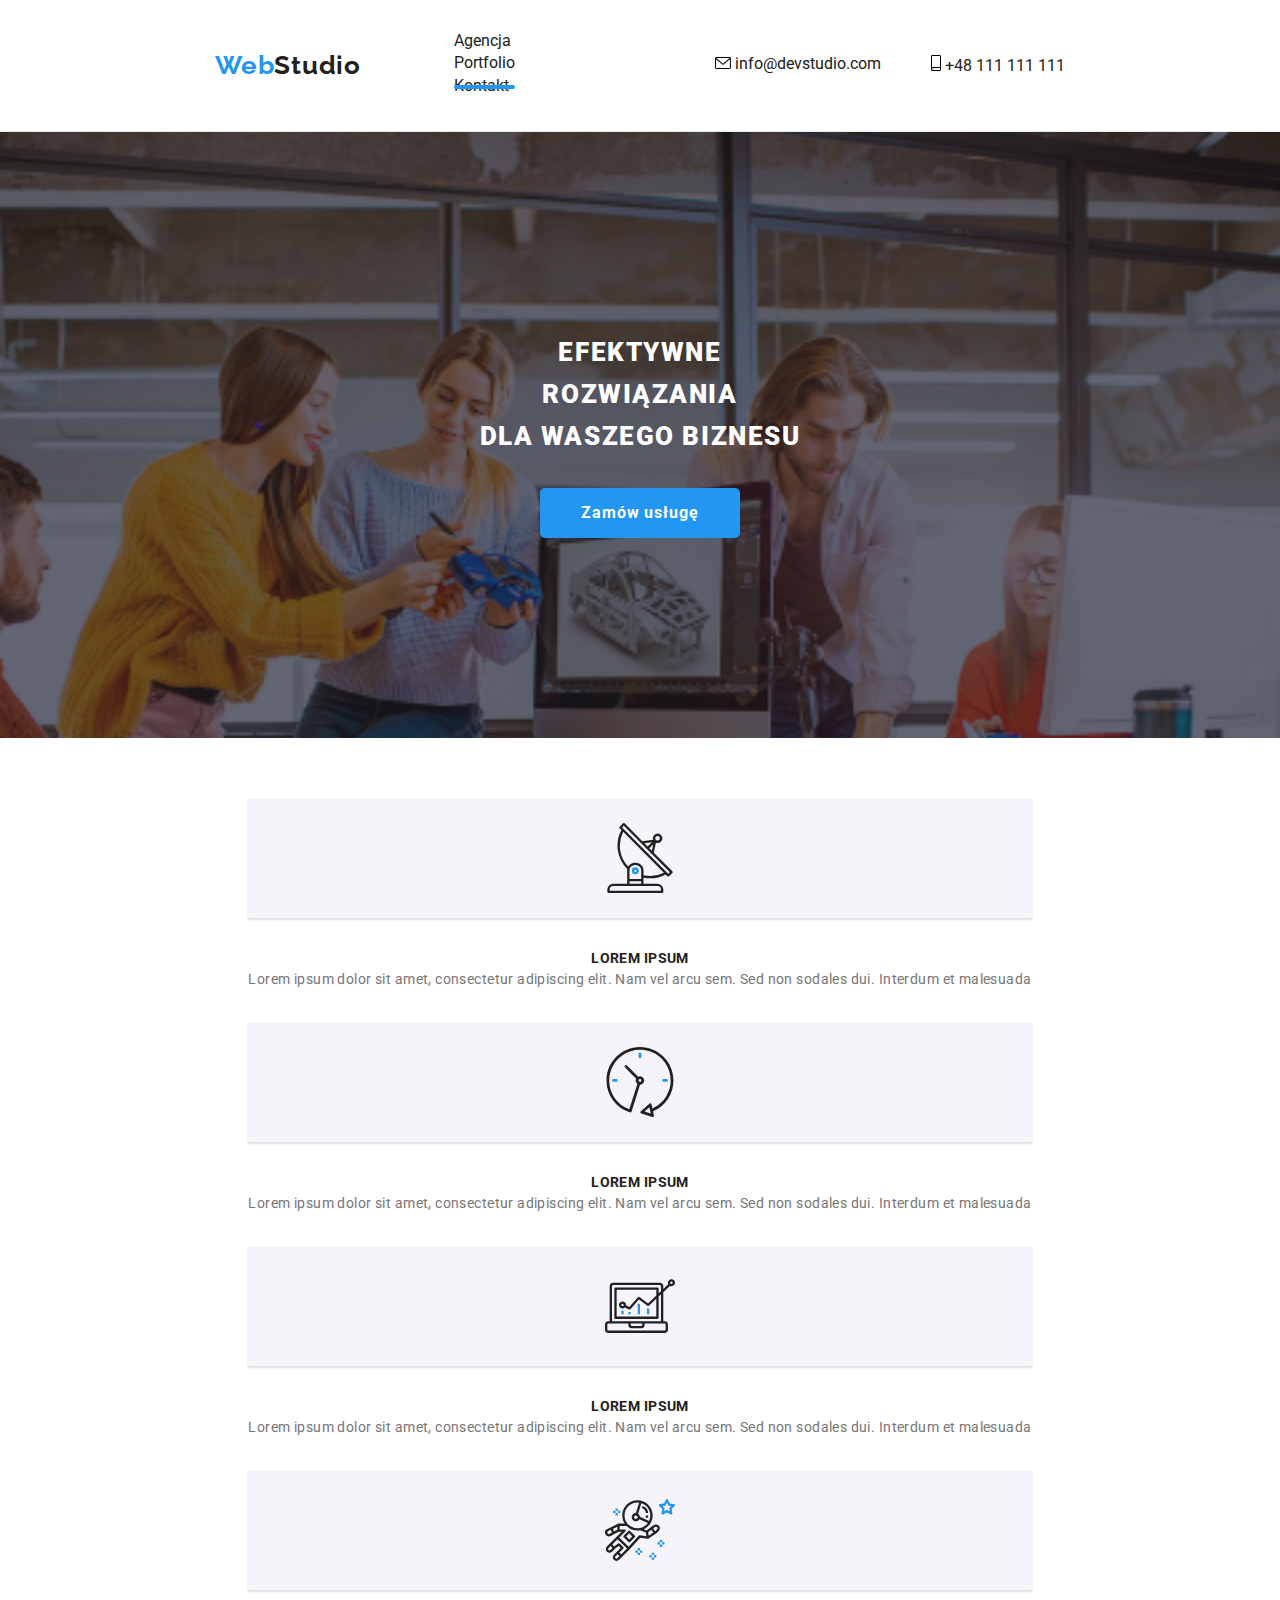
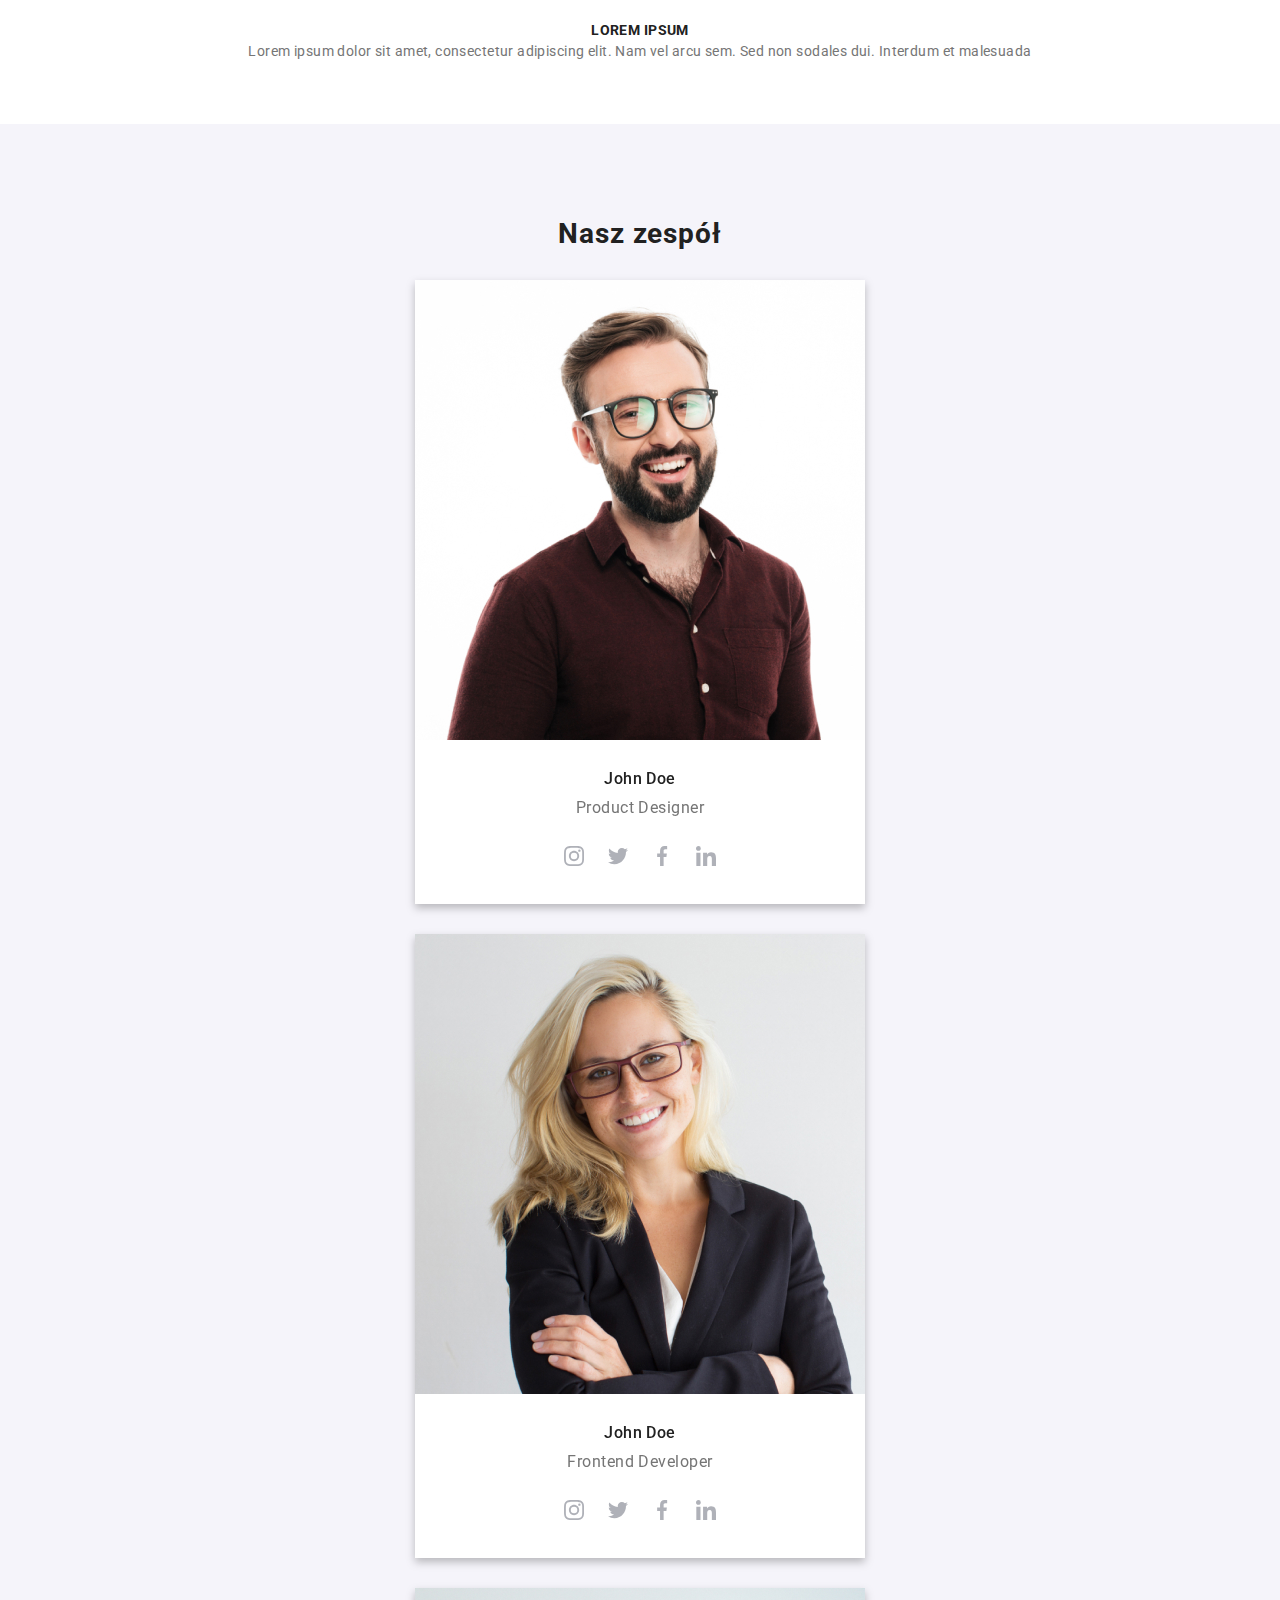
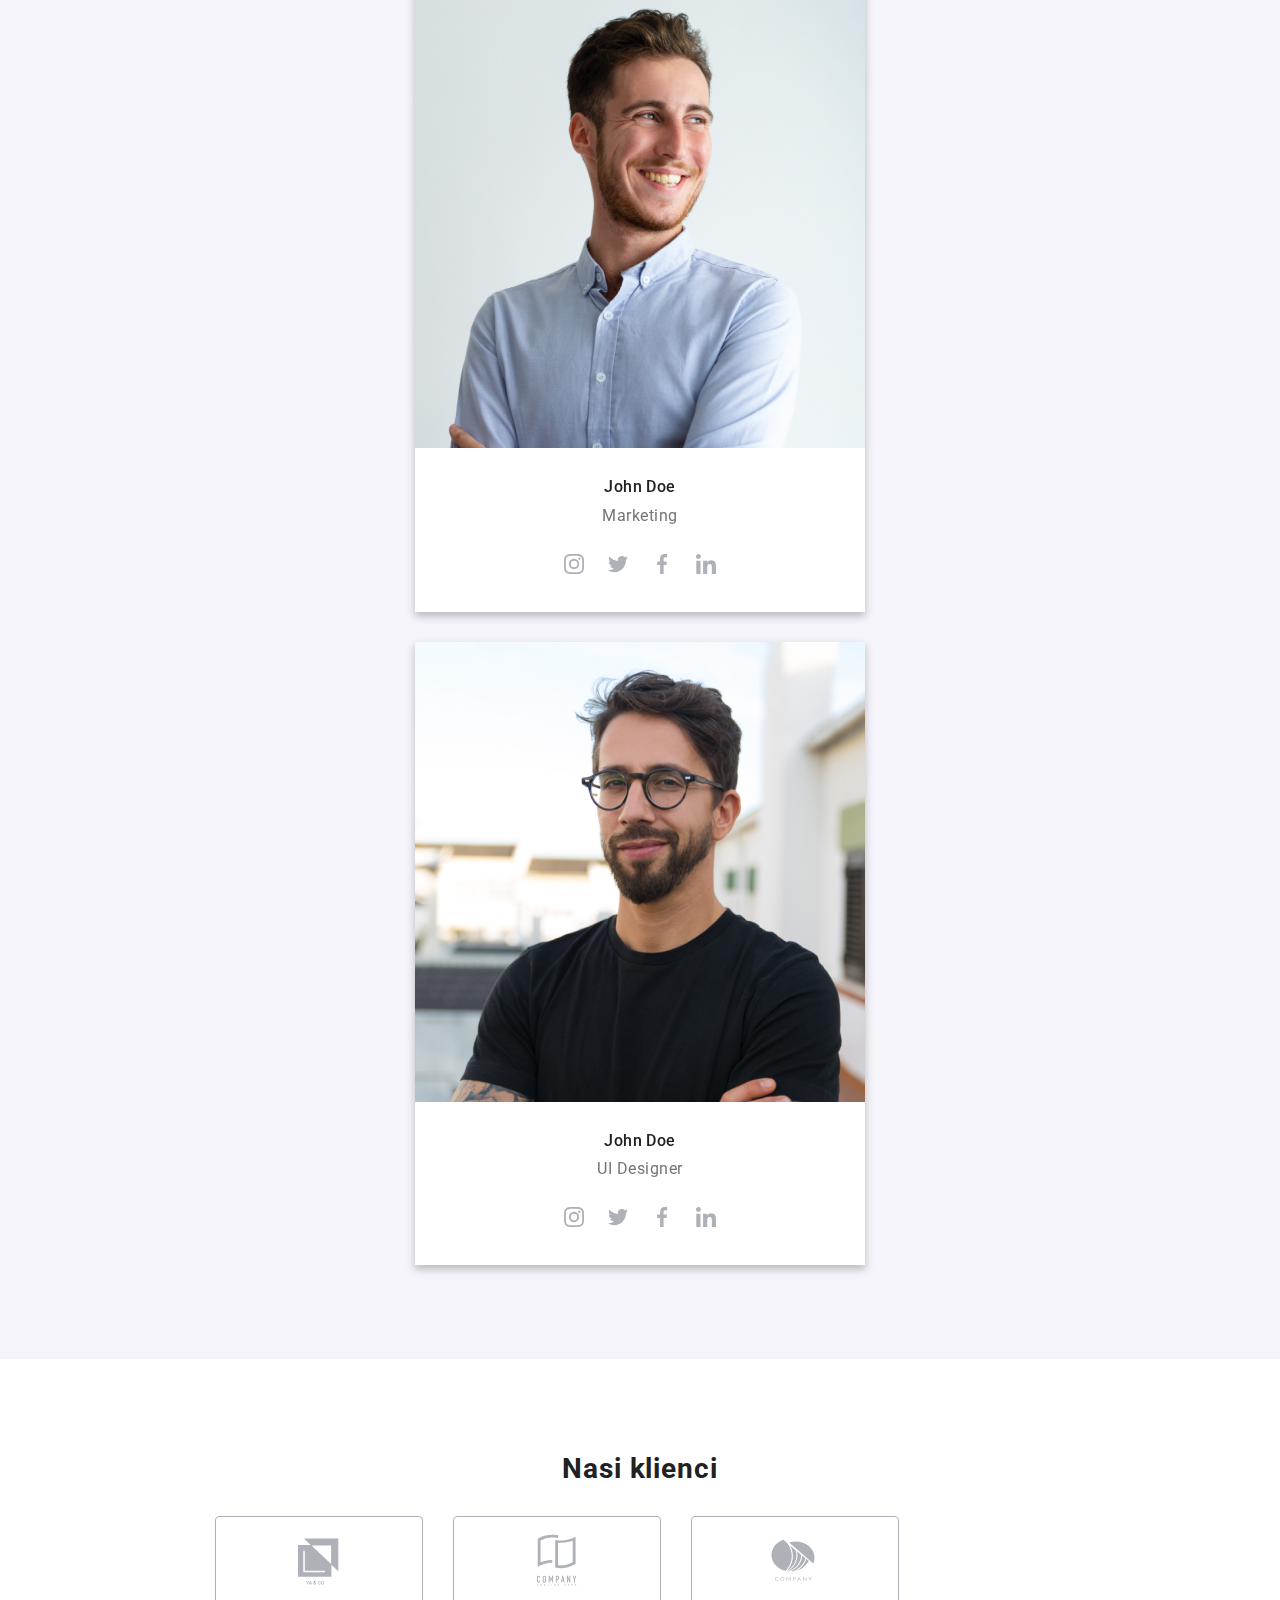
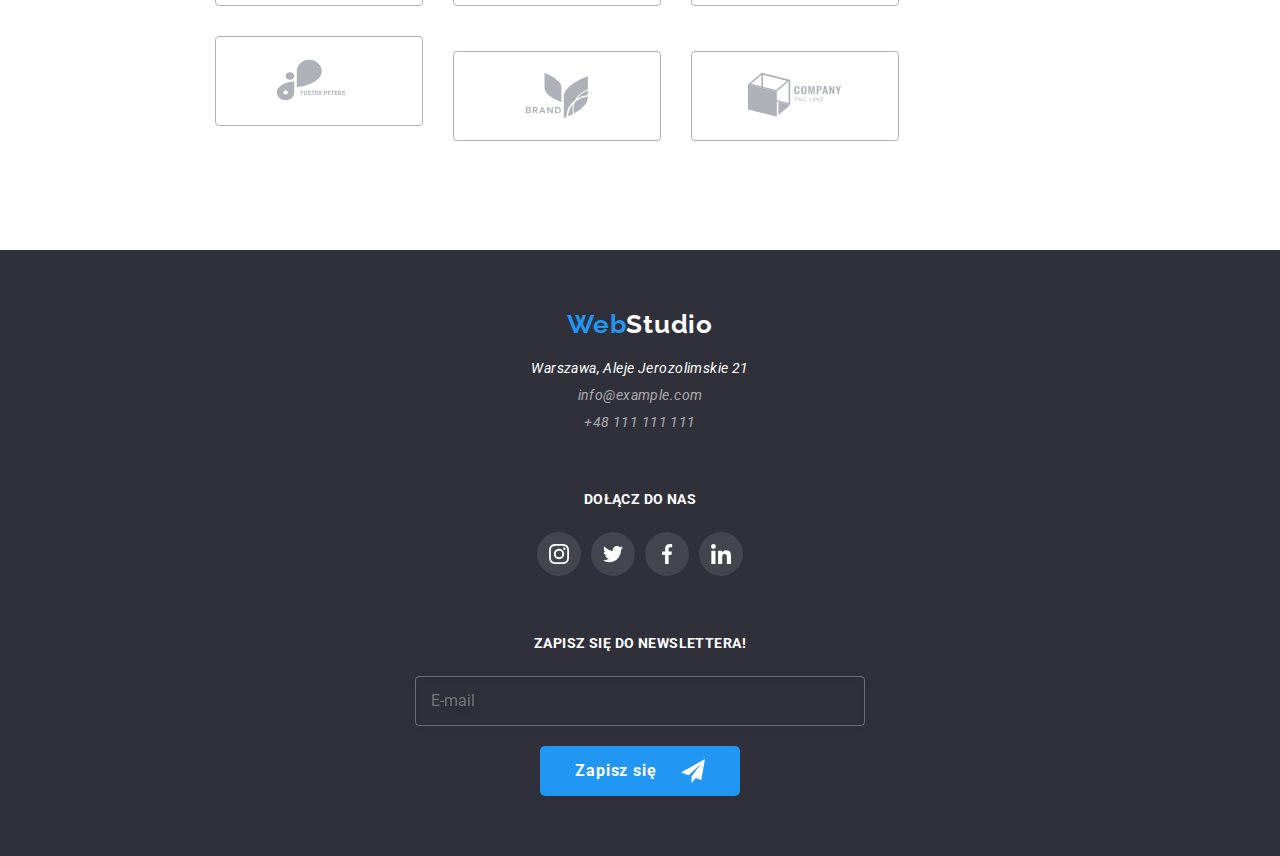
==== index.html @ 055e0a2e "1" ====
<!DOCTYPE html>
<html lang="en">
  <head>
    <meta charset="UTF-8" />
    <meta http-equiv="X-UA-Compatible" content="IE=edge" />
    <meta name="viewport" content="width=device-width, initial-scale=1.0" />
    <title>Studio</title>
    <link
      rel="stylesheet"
      href="https://cdnjs.cloudflare.com/ajax/libs/modern-normalize/1.0.0/modern-normalize.min.css"
    />
    <link rel="stylesheet" href="css/main.min.css" />
    <link rel="preconnect" href="https://fonts.googleapis.com" />
    <link rel="preconnect" href="https://fonts.gstatic.com" crossorigin />
    <link
      href="https://fonts.googleapis.com/css2?family=Raleway:wght@700&family=Roboto:wght@400;500;700;900&display=swap"
      rel="stylesheet"
    />
  </head>
  <body class="body">
 
      <header class="header header--border">
        <div class="header__div">
          <div class="header__logo-div">
            <a href="index.html" class="logo">
              <span class="logo--blue">Web</span><span class="logo--black">Studio</span></a>
          </div>
          <svg alt="mobile menu" class="header__menu menu--hover" data-menu-open>
              <use href="./images/icons.svg#icon-menu"></use>
            </svg>
          <nav class="mobile-menu">
            <ul class="mobile-menu__list list">
              <li class="mobile-menu__list-point">
                <a href="index.html" class="link--hover link active">Agencja</a>
              </li>
              <li class="mobile-menu__list-point">
                <a href="portfolio.html" class="link--hover link active--choose">Portfolio</a>
              </li>
              <li class="mobile-menu__list-point"><a href="#kontakt" class="link--hover link active--choose">Kontakt</a></li>
            </ul>
          </nav>
          <ul class="header__contact list">
          <li><a href="mailto:info@devstudio.com" class="link--hover link header__mail"
            ><svg class="header__mail-svg" alt="mail icon" >
              <use href="./images/icons.svg#icon-mail"></use>
            </svg>
            info@devstudio.com</a
          ></li>

          <li><a href="tel:+48111111111" class="link--hover link header__tel"
            ><svg class="header__tel-svg" alt="phone icon">
              <use href="./images/icons.svg#icon-phone"></use>
            </svg>
            +48 111 111 111</a
          ></li></ul>
        </div>
      </header>
    
    <main class="main">
      <div class="main__background">
        <section class="section container main-site">
          <h1 class="main-site__headline">EFEKTYWNE ROZWIĄZANIA <br> DLA WASZEGO BIZNESU</h1>
          <div class="main-site__btn">
            <button type="button" class="btn-primary" data-modal-open>Zamów usługę</button>
          </div>
        </section>
      </div>

      <ul class="list main-description container">
        <li class="main-description__list">
          <div class="main-description__pic" width="270" height="120">
            <svg alt="radar" class="main-description__svg" width="70" height="70">
              <use href="./images/icons.svg#icon-antenna"></use>
            </svg>
          </div>
          <h3 class="main-description__title">LOREM IPSUM</h3>
          <p class="main-description__text">
            Lorem ipsum dolor sit amet, consectetur adipiscing elit. Nam vel arcu sem. Sed non
            sodales dui. Interdum et malesuada
          </p>
        </li>
        <li class="main-description__list">
          <div class="main-description__pic" width="270" height="120">
            <svg alt="radar" class="main-description__svg" width="70" height="70">
              <use href="./images/icons.svg#icon-clock"></use>
            </svg>
          </div>
          <h3 class="main-description__title">LOREM IPSUM</h3>
          <p class="main-description__text">
            Lorem ipsum dolor sit amet, consectetur adipiscing elit. Nam vel arcu sem. Sed non
            sodales dui. Interdum et malesuada
          </p>
        </li>
        <li class="main-description__list">
          <div class="main-description__pic" width="270" height="120">
            <svg alt="radar" class="main-description__svg" width="70" height="70">
              <use href="./images/icons.svg#icon-diagram"></use>
            </svg>
          </div>
          <h3 class="main-description__title">LOREM IPSUM</h3>
          <p class="main-description__text">
            Lorem ipsum dolor sit amet, consectetur adipiscing elit. Nam vel arcu sem. Sed non
            sodales dui. Interdum et malesuada
          </p>
        </li>
        <li class="main-description__list">
          <div class="main-description__pic" width="270" height="120">
            <svg alt="radar" class="main-description__svg" width="70" height="70">
              <use href="./images/icons.svg#icon-astronaut"></use>
            </svg>
          </div>
          <h3 class="main-description__title">LOREM IPSUM</h3>
          <p class="main-description__text">
            Lorem ipsum dolor sit amet, consectetur adipiscing elit. Nam vel arcu sem. Sed non
            sodales dui. Interdum et malesuada
          </p>
        </li>
      </ul>

      <section class="section container about-us">
        <h2 class="main-headline">Czym się zajmujemy</h2>

        <ul class="about-us__list list">
          <li class="about-us__list-point">
            <img class="about-us__image" src="images/job/box1.jpg" alt="komputer" width="370" height="294" />
            <span class="about-us__text" width="370" height="70px">Aplikacje komputerowe</span>
          </li>

          <li class="about-us__list-point">
            <img class="about-us__image" src="images/job/box2.jpg" alt="laptop" width="370" height="294" />
            <span class="about-us__text" width="370" height="70px">Aplikacje mobilne</span>
          </li>

          <li class="about-us__list-point">
            <img class="about-us__image" src="images/job/box3.jpg" alt="tablet" width="370" height="294" />
            <span class="about-us__text" width="370" height="70px">Rozwiązania graficzne</span>
          </li>
        </ul>
      </section>
      <div class="third-section-bcgd">
        <section class="container section crew">
          <h2 class="main-headline">Nasz zespół</h2>
          <ul class="crew__list list">
            <li class="crew__list-point">
              <figure class="crew__fig">
                <img src="images/crew/crew-mob-1.jpg" alt="John Doe" class="crew-fig__image" />
                <figcaption>
                  <ul class="crew-fig__list list">
                    <li class="crew-fig__list-name">John Doe</li>
                    <li class="crew-fig__list-tag">Product Designer</li>
                    <ul class="social-list list">
                      <li clas="social-list-item link">
                         <a class="social-link social-link--crew" href="#">
                          <svg class="social-link__icon" alt="Instagram icon" width="20" height="20">
                            <use href="./images/icons.svg#icon-instagram"></use>
                          </svg>
                        </a>
                      </li>
                      <li clas="social-list-item link">
                        <a class="social-link social-link--crew" href="#">
                          <svg class="social-link__icon" alt="Twitter icon" width="20" height="20">
                            <use href="./images/icons.svg#icon-twitter"></use>
                          </svg>
                        </a>
                      </li>
                      <li clas="social-list-item link">
                        <a class="social-link social-link--crew" href="#">
                          <svg class="social-link__icon" alt="Facebook icon" width="20" height="20">
                            <use href="./images/icons.svg#icon-facebook"></use>
                          </svg>
                        </a>
                      </li>
                      <li clas="social-list-item link">
                        <a class="social-link social-link--crew" href="#">
                          <svg class="social-link__icon" alt="LinkedIn icon" width="20" height="20">
                            <use href="./images/icons.svg#icon-linkedin"></use>
                          </svg>
                        </a>
                      </li>
                    </ul>
                  </ul>
                </figcaption>
              </figure>
            </li>

             <li class="crew__list-point">
              <figure class="crew__fig">
                <img src="images/crew/crew-mob-2.jpg" alt="John Doe2" class="crew-fig__image" />
                <figcaption>
                  <ul class="crew-fig__list list">
                    <li class="crew-fig__list-name">John Doe</li>
                    <li class="crew-fig__list-tag">Frontend Developer</li>
                    <ul class="social-list list">
                      <li clas="social-list-item link">
                         <a class="social-link social-link--crew" href="#">
                          <svg class="social-link__icon" alt="Instagram icon" width="20" height="20">
                            <use href="./images/icons.svg#icon-instagram"></use>
                          </svg>
                        </a>
                      </li>
                      <li clas="social-list-item link">
                        <a class="social-link social-link--crew" href="#">
                          <svg class="social-link__icon" alt="Twitter icon" width="20" height="20">
                            <use href="./images/icons.svg#icon-twitter"></use>
                          </svg>
                        </a>
                      </li>
                      <li clas="social-list-item link">
                        <a class="social-link social-link--crew" href="#">
                          <svg class="social-link__icon" alt="Facebook icon" width="20" height="20">
                            <use href="./images/icons.svg#icon-facebook"></use>
                          </svg>
                        </a>
                      </li>
                      <li clas="social-list-item link">
                        <a class="social-link social-link--crew" href="#">
                          <svg class="social-link__icon" alt="LinkedIn icon" width="20" height="20">
                            <use href="./images/icons.svg#icon-linkedin"></use>
                          </svg>
                        </a>
                      </li>
                    </ul>
                  </ul>
                </figcaption>
              </figure>
            </li>
             <li class="crew__list-point">
              <figure class="crew__fig">
                <img src="images/crew/crew-mob-3.jpg" alt="John Doe3" class="crew-fig__image" />
                <figcaption>
                  <ul class="crew-fig__list list">
                    <li class="crew-fig__list-name">John Doe</li>
                    <li class="crew-fig__list-tag">Marketing</li>
                    <ul class="social-list list">
                      <li clas="social-list-item link">
                         <a class="social-link social-link--crew" href="#">
                          <svg class="social-link__icon" alt="Instagram icon" width="20" height="20">
                            <use href="./images/icons.svg#icon-instagram"></use>
                          </svg>
                        </a>
                      </li>
                      <li clas="social-list-item link">
                        <a class="social-link social-link--crew" href="#">
                          <svg class="social-link__icon" alt="Twitter icon" width="20" height="20">
                            <use href="./images/icons.svg#icon-twitter"></use>
                          </svg>
                        </a>
                      </li>
                      <li clas="social-list-item link">
                        <a class="social-link social-link--crew" href="#">
                          <svg class="social-link__icon" alt="Facebook icon" width="20" height="20">
                            <use href="./images/icons.svg#icon-facebook"></use>
                          </svg>
                        </a>
                      </li>
                      <li clas="social-list-item link">
                        <a class="social-link social-link--crew" href="#">
                          <svg class="social-link__icon" alt="LinkedIn icon" width="20" height="20">
                            <use href="./images/icons.svg#icon-linkedin"></use>
                          </svg>
                        </a>
                      </li>
                    </ul>
                  </ul>
                </figcaption>
              </figure>
            </li>

             <li class="crew__list-point">
              <figure class="crew__fig">
                <img src="images/crew/crew-mob-4.jpg" alt="John Doe4" class="crew-fig__image" />
                <figcaption>
                  <ul class="crew-fig__list list">
                    <li class="crew-fig__list-name">John Doe</li>
                    <li class="crew-fig__list-tag">UI Designer</li>
                    <ul class="social-list list">
                      <li clas="social-list-item link">
                         <a class="social-link social-link--crew" href="#">
                          <svg class="social-link__icon" alt="Instagram icon" width="20" height="20">
                            <use href="./images/icons.svg#icon-instagram"></use>
                          </svg>
                        </a>
                      </li>
                      <li clas="social-list-item link">
                        <a class="social-link social-link--crew" href="#">
                          <svg class="social-link__icon" alt="Twitter icon" width="20" height="20">
                            <use href="./images/icons.svg#icon-twitter"></use>
                          </svg>
                        </a>
                      </li>
                      <li clas="social-list-item link">
                        <a class="social-link social-link--crew" href="#">
                          <svg class="social-link__icon" alt="Facebook icon" width="20" height="20">
                            <use href="./images/icons.svg#icon-facebook"></use>
                          </svg>
                        </a>
                      </li>
                      <li clas="social-list-item link">
                        <a class="social-link social-link--crew" href="#">
                          <svg class="social-link__icon" alt="LinkedIn icon" width="20" height="20">
                            <use href="./images/icons.svg#icon-linkedin"></use>
                          </svg>
                        </a>
                      </li>
                    </ul>
                  </ul>
                </figcaption>
              </figure>
            </li>
          </ul>
        </section>
      </div>
      <section class="section clients">
        <h2 class="main-headline">Nasi klienci</h2>
        <div class="container clients__container">
          <ul class="list clients__list">
            <li class="clients__list-point">
              <a class="clients__list-link" href="#">
              <svg class="clients__list-svg" width="106" height="60">
                <use href="./images/icons.svg#icon-Logo"></use>
              </svg></a>
            </li>
            <li class="clients__list-point">
              <a class="clients__list-link" href="#">
              <svg class="clients__list-svg" width="106" height="60">
                <use href="./images/icons.svg#icon-Logo1"></use>
              </svg></a>
            </li>
            <li class="clients__list-point">
              <a class="clients__list-link" href="#">
              <svg class="clients__list-svg" width="106" height="60">
                <use href="./images/icons.svg#icon-Logo2"></use>
              </svg></a>
            </li>
            <li class="clients__list-point">
              <a class="clients__list-link" href="#">
              <svg class="clients__list-svg" width="106" height="60">
                <use href="./images/icons.svg#icon-Logo3"></use>
              </svg></a>
            </li>
            <li class="clients__list-point">
              <a class="clients__list-link" href="#">
              <svg class="clients__list-svg" width="106" height="60">
                <use href="./images/icons.svg#icon-Logo4"></use>
              </svg></a>
            </li>
            <li class="clients__list-point">
              <a class="clients__list-link" href="#">
              <svg class="clients__list-svg" width="106" height="60">
                <use href="./images/icons.svg#icon-Logo5"></use>
              </svg></a>
            </li>
          </ul>
        </div>

      </section>
    </section>
    </main>

    <footer class="footer">
      <div class="container">
        <ul class="list footer__flex">
        <li class="footer__flex-item"><a href="index.html" class="logo"><span class="logo--blue">Web</span><span class="logo--white">Studio</span></a>
        
        <address class="address">
          <ul class="address__list list">
            <li class="address__list-point">
              <a href="https://goo.gl/maps/sYoEFAyqpLNGCCFF7" class="address--color-main address--font link--hover link"
                >Warszawa, Aleje Jerozolimskie 21</a
              >
            </li>
            <li class="address__list-point">
              <a href="mailto:info@example.com" class="address--color-second address--font link--hover link"
                >info@example.com</a
              >
            </li>
            <li class="address__list-point">
              <a href="tel:+48111111111" class="address--color-second address--font link--hover link">+48 111 111 111</a>
            </li>
          </ul>
        </address></li>
        <li class="footer__flex-item"><div class="footer__social-media">
          <h3 class="footer--headers">Dołącz do nas</h3>
          <ul class="footer-social list">
                      <li clas="footer-social__list link">
                        <a class="social-link social-link--footer" href="#">
                          <svg class="social-link__icon" alt="Instagram icon" width="20" height="20">
                            <use href="./images/icons.svg#icon-instagram"></use>
                          </svg>
                        </a>
                      </li>
                      <li clas="footer-social__list link">
                        <a class="social-link social-link--footer" href="#">
                          <svg class="social-link__icon" alt="Twitter icon" width="20" height="20">
                            <use href="./images/icons.svg#icon-twitter"></use>
                          </svg>
                        </a>
                      </li>
                      <li clas="footer-social__list link">
                        <a class="social-link social-link--footer" href="#">
                          <svg class="social-link__icon" alt="Facebook icon" width="20" height="20">
                            <use href="./images/icons.svg#icon-facebook"></use>
                          </svg>
                        </a>
                      </li>
                      <li clas="footer-social__list link">
                        <a class="social-link social-link--footer" href="#">
                          <svg class="social-link__icon" alt="LinkedIn icon" width="20" height="20">
                            <use href="./images/icons.svg#icon-linkedin"></use>
                          </svg>
                        </a>
                      </li>
                    </ul></div></li>
        <li class="footer__form">
          <h2 class="footer--headers">Zapisz się do newslettera!</h2>
          <form action="#" class="footer-form">
            <span class="footer-form__span">
              <label for=""><input type="text" class="footer-form__textbox" name="email" placeholder="E-mail"></label>
              <button type="submit" class="btn-primary btn-primary--form">Zapisz się
              <svg class="footer-form__svg">
                <use href="./images/icons.svg#icon-plane"></use>
              </svg>
            </button>
            </span>
          </form>
        </li>
        </ul>
      </div>
    </footer>

    <div class="backdrop is-hidden" data-modal>
      <div class="modal"><svg type="button" class="close-btn" data-modal-close width="18" height="18">
        <use href="./images/icons.svg#icon-x"></use></button></svg>
        <h2 class="modal--title">Zostaw swoje dane w formularzu poniżej</h2>
        <form class="form" action="#">
          <label for="username" class="form__input">
            Imię
            <span class="form__input-bar"><input type="text" name="username" class="form__input-area"/>
          <svg class="form__svg" width="18" height="18" alt="icon of person">
            <use href="./images/icons.svg#icon-person"></use>
          </svg></span></label>
         <label for="user-phone" class="form__input">
            Telefon
            <span class="form__input-bar"><input type="text" name="phone" class="form__input-area"/>
          <svg class="form__svg" width="18" height="18" alt="icon of person">
            <use href="./images/icons.svg#icon-tel"></use>
          </svg></span></label>
          <label for="user-mail" class="form__input ">
            Email
            <span class="form__input-bar"><input type="text" name="email" class="form__input-area"/>
          <svg class="form__svg" width="18" height="18" alt="icon of person">
            <use href="./images/icons.svg#icon-mailto"></use>
          </svg></span></label>
          <label for="comments" class="form__input-last">
            Komentarz
            <span class="form__textarea">
              <textarea placeholder="Wprowadź tekst" name="comments" rows="5" class="form__textarea-bar" ></textarea></span></label>
            <span class="form__policy">
              <input type="checkbox" name="user-policy" class="form__policy-check visually-hidden" id="user-policy" required/>
              <label for="user-policy" class="form__policy-text">
                Oświadczam iż akceptuję <a href="#" class="form__policy-link">Regulamin</a> i <a href="#" class="form__policy-link">Politykę Prywatności.</a></label>
            </span>
          <button type="submit" class="btn-primary btn-primary--submit">Wyślij</button>
        </form>
      </div>
    </div>

    <div class="backdrop-menu is-hidden" data-menu>
      <svg type="button" class="close-btn" data-menu-close width="18" height="18">
        <use href="./images/icons.svg#icon-x"></use></button></svg>

       <nav class="mobile-menu">
            <ul class="mobile-menu__list list">
              <li class="mobile-menu__list-point">
                <a href="index.html" class="">Agencja</a>
              </li>
              <li class="mobile-menu__list-point">
                <a href="portfolio.html" class="">Portfolio</a>
              </li>
              <li class="mobile-menu__list-point"><a href="#kontakt" class="">Kontakt</a></li>
            </ul>
          </nav>
          <ul class="header__contact list">
          <li><a href="mailto:info@devstudio.com" class="link--hover link header__mail"
            ><svg class="header__mail-svg" alt="mail icon" >
              <use href="./images/icons.svg#icon-mail"></use>
            </svg>
            info@devstudio.com</a
          ></li>

          <li><a href="tel:+48111111111" class="link--hover link header__tel"
            ><svg class="header__tel-svg" alt="phone icon">
              <use href="./images/icons.svg#icon-phone"></use>
            </svg>
            +48 111 111 111</a
          ></li></ul>
      
    </div>
    <script src="./js/menu.js"></script>
    <script src="./js/modal.js"></script>
  </body>
</html>
---- css/main.min.css ----
.visually-hidden{-moz-appearance:none;-webkit-appearance:none;appearance:none}.social-link{display:flex;align-items:center;justify-content:center;width:44px;height:44px;border-radius:50%;transition-property:background;transition-duration:250ms;transition-timing-function:cubic-bezier(0.4, 0, 0.2, 1);transition-delay:0}.social-link--footer:hover,.social-link--footer:focus{background:var(--main-color);transform:background}.social-link--footer{background:rgba(255,255,255,0.1);fill:var(--transparent-fill)}.backdrop{position:fixed;background-color:rgba(0,0,0,0.2);left:0;top:0;width:100%;height:100%;transition:opacity 250ms cubic-bezier(0.4, 0, 0.2, 1)}.is-hidden{opacity:0;pointer-events:none}.backdrop-menu{display:flex;flex-direction:column;justify-content:space-between;z-index:1;position:fixed;left:0;top:0;width:100%;height:100%;background-color:var(--transparent-fill);padding:48px 40px;padding-right:17.291vw;transition:opacity 250ms cubic-bezier(0.4, 0, 0.2, 1)}.modal{position:absolute;background-color:var(--transparent-fill);box-shadow:0px 1px 3px rgba(0,0,0,0.12),0px 1px 1px rgba(0,0,0,0.14),0px 2px 1px rgba(0,0,0,0.2);border-radius:4px;width:528px;min-height:581px;top:50%;left:50%;transform:translate(-50%, -50%);padding:40px}.modal--title{font-weight:700;font-size:20px;line-height:1.15;text-align:center;letter-spacing:0.03em;color:var(--secondary-color);margin-bottom:12px}.form{margin-top:12px}.form__input{font-size:12px;line-height:1.167;letter-spacing:0.01em;color:var(--background-color);margin-bottom:10px}.form__input-last{font-size:12px;line-height:1.167;letter-spacing:0.01em;color:var(--background-color)}.form__input-bar{display:block;position:relative;margin-top:4px;margin-bottom:10px;height:40px}.form__input-area{width:100%;height:40px;padding-left:35px;border:1px solid rgba(33,33,33,0.2);border-radius:4px;transition:border-color 250ms cubic-bezier(0.4, 0, 0.2, 1)}.form__svg{position:absolute;left:12px;top:50%;transform:translateY(-50%);transition:fill 250ms cubic-bezier(0.4, 0, 0.2, 1);fill:var(--secondary-color)}.form__textarea{display:block;position:relative;margin-top:4px;margin-bottom:10px}.form__textarea-bar{resize:none;width:100%;height:120px;border:1px solid rgba(33,33,33,0.2);border-radius:4px;transition:border-color 250ms cubic-bezier(0.4, 0, 0.2, 1);padding:12px 16px;color:var(--secondary-color)}.form__textarea-bar:placeholder-shown{font-size:12px;line-height:1.167;letter-spacing:0.01em;color:rgba(117,117,117,0.5)}.form__input-area:focus,.form__textarea-bar:focus{border-color:var(--main-color);outline:none}.form__input-area:focus+.form__svg{fill:var(--main-color)}.form__policy-link{display:inline-block;margin-left:3px;margin-right:3px;color:var(--main-color)}.form__policy-text::before{display:inline-block;content:"";background-image:url("data:image/svg+xml;charset=utf8,%3Csvg width='16' height='16' viewBox='0 0 16 16' fill='none' xmlns='http://www.w3.org/2000/svg'%3E%3Cpath d='M14.2222 1.66667V13.3333H1.77778V1.66667H14.2222ZM14.2222 0H1.77778C0.8 0 0 0.75 0 1.66667V13.3333C0 14.25 0.8 15 1.77778 15H14.2222C15.2 15 16 14.25 16 13.3333V1.66667C16 0.75 15.2 0 14.2222 0Z' fill='%23212121'/%3E%3C/svg%3E");width:16px;height:16px;margin-right:8px;transition:opacity 250ms cubic-bezier(0.4, 0, 0.2, 1);opacity:0.85}.form__policy-check:checked+.form__policy-text::before{background-image:url("data:image/svg+xml;charset=utf8,%3Csvg width='16' height='16' viewBox='0 0 16 16' fill='none' xmlns='http://www.w3.org/2000/svg'%3E%3Crect width='16' height='16' rx='2' fill='%232196F3'/%3E%3Cpath d='M3.95703 7.75166L3.88825 7.68604L3.81923 7.75141L2.93123 8.59258L2.85486 8.66492L2.93097 8.73753L6.42671 12.0724L6.49574 12.1382L6.56476 12.0724L14.069 4.91352L14.1449 4.84116L14.069 4.76881L13.1873 3.92764L13.1183 3.86183L13.0493 3.92761L6.49577 10.1735L3.95703 7.75166Z' fill='white' stroke='white' stroke-width='0.2'/%3E%3C/svg%3E");opacity:1}.form__policy-text{display:flex;justify-content:center;align-items:center;font-size:14px;line-height:1.71;letter-spacing:0.03em;color:var(--background-color);margin-bottom:30px}.btn-primary{width:200px;height:50px;background-color:var(--main-color);font-weight:700;font-size:16px;letter-spacing:0.06em;cursor:pointer;color:var(--transparent-fill);border-radius:5px;border:none;display:block}.btn-primary--submit{margin:0 auto}.btn-primary--form{display:flex;align-items:center;justify-content:center}.btn-primary:hover,.btn-primary:focus{background-color:#0286f1}.portfolio__btn{height:38px;background-color:var(--btn-background);border-radius:5px;cursor:pointer;border:none;padding:6px 22px;transition-property:color, background-color, box-shadow;transition-duration:250ms;transition-timing-function:cubic-bezier(0.4, 0, 0.2, 1);transition-delay:0}.portfolio__btn:hover,.portfolio__btn:focus{background-color:var(--main-color);color:var(--transparent-fill);box-shadow:0px 3px 1px rgba(0,0,0,0.1),0px 1px 2px rgba(0,0,0,0.08),0px 2px 2px rgba(0,0,0,0.12);font-weight:bold;transform:color, background-color, box-shadow}.close-btn{position:absolute;width:30px;height:30px;padding:5px;top:8px;right:8px;border:1px solid rgba(0,0,0,0.1);border-radius:50%;cursor:pointer;background-color:var(--transparent-fill)}.portfolio__buttons{display:flex;justify-content:center;align-items:center;padding-bottom:34px}.portfolio__buttons-list:not(:last-child){margin-right:8px}:root{--main-color: #2196f3;--secondary-color: #212121;--background-color: #757575;--footer-background: #2f303a;--transparent-fill: #ffffff;--btn-background: #f5f4fa;--portfolio-frames: #eeeeee;--header-border: #ECECEC;--svg-color: #afb1b8;--gradient: rgba(47, 48, 58, 0.4);--logo-font: 'Raleway';--body-font: 'Roboto'}body{font-family:var(--body-font);font-style:normal;color:var(--background-color);max-width:1600;margin:0 auto}h1,h2,h3,h4,h5,h6,ul,ol,p{margin:0;padding:0}img{display:block;max-width:100%;height:auto}.list{list-style:none}.container{width:100%;padding:0px 15px;margin-right:auto;margin-left:auto}@media screen and (min-width: 480px) and (max-width: 768px){.container{min-width:480px}.section{padding:60px 0px}}@media screen and (min-width: 768px){.container{min-width:768px}}@media screen and (min-width: 1200px){.container{min-width:1200px;padding:0px 215px}.section{padding:94px 0px}}.logo{text-decoration:none}.logo--blue,.logo--black,.logo--white{font-family:var(--logo-font);font-weight:700;font-size:24px;line-height:1.1;letter-spacing:0.03em}.logo--blue{color:var(--main-color)}.logo--black{color:var(--secondary-color)}.logo--white{color:var(--transparent-fill)}@media screen and (min-width: 1200px){.logo{text-decoration:none}.logo--blue,.logo--black,.logo--white{font-size:26px}}.header{padding:0 15px}.header__div{display:flex;align-items:center;justify-content:space-between;padding:16px 0}.header__menu{display:block;width:40px;height:40px}.header--border{border-bottom:1px solid var(--header-border)}.header__mail,.header__tel,.header__contact{display:none}.header .nav-header{display:none}.header .menu--hover{text-decoration:none;color:var(--secondary-color);transition-property:color, fill;transition-duration:250ms;transition-timing-function:cubic-bezier(0.4, 0, 0.2, 1);transition-delay:0;cursor:pointer}.header .menu--hover:hover,.header .menu--hover:focus{color:var(--main-color);transform:color;fill:var(--main-color)}@media screen and (min-width: 768px) and (max-width: 1200px){.header__div{padding:26px 0;justify-content:start}.header__menu{display:none}.header__logo-div{margin-right:83px}.header__mail{margin-bottom:10px}.header__mail,.header__tel{display:unset;font-size:12px;line-height:1;letter-spacing:0.02em;margin:0 auto}.header__mail-svg{width:14px;height:10px;margin-right:8px}.header__tel-svg{width:10px;height:14px;margin-right:8px}.header__contact{display:flex;flex-direction:column;color:var(--background-color);margin-left:101px}.header .nav-header{display:unset}.header .nav-header__list{display:flex;align-items:center;justify-content:start}.header .nav-header__list-point:not(:last-child){margin-right:60px}.header .link--hover{text-decoration:none;color:var(--secondary-color);transition-property:color, fill;transition-duration:250ms;transition-timing-function:cubic-bezier(0.4, 0, 0.2, 1);transition-delay:0}.header .link--hover:hover,.header .link--hover:focus{color:var(--main-color);transform:color;fill:var(--main-color)}.header .active::after{content:"";display:block;border-bottom:4px solid var(--main-color);border-radius:2px;transform:translateY(39px)}.header .active--choose::after{content:"";display:block;border-bottom:4px solid transparent;border-radius:2px;transform:scaleX(0) translateY(39px);transform-origin:right;transition:transform 150ms ease-in}.header .active--choose:hover::after,.header .active--choose:focus::after{content:"";display:block;border-bottom:4px solid var(--main-color);border-radius:2px;transform:scaleX(1) translateY(39px);transform-origin:left}}@media screen and (min-width: 1200px){.header{display:flex;justify-content:center}.header__div{display:flex;align-items:center;justify-content:center;padding:32px 0}.header__menu{display:none}.header__contact{display:flex;margin-right:auto;margin-left:200px}.header__mail,.header__tel{display:unset}.header__mail-svg{width:16px;height:12px}.header__tel-svg{width:10px;height:16px}.header__logo-div{margin-right:93px}.header__mail{margin-left:auto;margin-right:50px}.header .nav-header{display:unset}.header .nav-header__list{display:flex;align-items:center}.header .nav-header__list-point:not(:last-child){margin-right:46px}.header .link--hover{text-decoration:none;color:var(--secondary-color);transition-property:color, fill;transition-duration:250ms;transition-timing-function:cubic-bezier(0.4, 0, 0.2, 1);transition-delay:0}.header .link--hover:hover,.header .link--hover:focus{color:var(--main-color);transform:color;fill:var(--main-color)}.header .active::after{content:"";display:block;border-bottom:4px solid var(--main-color);border-radius:2px;transform:translateY(35px)}.header .active--choose::after{content:"";display:block;border-bottom:4px solid transparent;border-radius:2px;transform:scaleX(0) translateY(35px);transform-origin:right;transition:transform 150ms ease-in}.header .active--choose:hover::after,.header .active--choose:focus::after{content:"";display:block;border-bottom:4px solid var(--main-color);border-radius:2px;transform:scaleX(1) translateY(35px);transform-origin:left}}.footer{background-color:var(--footer-background);padding:60px 0}.footer__flex{display:flex;flex-direction:column;justify-content:center;align-items:center}.footer .logo{display:flex;justify-content:center}.footer__social-media{display:flex;justify-content:center;flex-direction:column;width:206px;height:80px;text-align:center}.footer--headers{font-size:14px;line-height:1.71;letter-spacing:0.03em;text-transform:uppercase;color:var(--transparent-fill);margin-bottom:20px;font-weight:700}.footer-social{display:flex;align-items:center;justify-content:space-between;height:44px}.footer__form{display:flex;flex-direction:column;justify-content:center;align-items:center;text-align:center}.footer__flex-item{margin-bottom:60px}.footer-form__span{display:flex;flex-direction:column;justify-content:center;align-items:center}.footer-form .btn-primary{margin-top:20px}.footer-form__textbox{display:block;width:450px;height:50px;background-color:transparent;border:1px solid rgba(255,255,255,0.3);box-sizing:border-box;filter:drop-shadow(0px 4px 4px rgba(0,0,0,0.15));border-radius:4px;padding:16px 15px;color:var(--transparent-fill)}.footer-form__svg{width:24px;height:24px;margin-left:24px}.address{text-align:center}.address--font{font-weight:400;font-size:14px;line-height:1;letter-spacing:0.03em}.address--color-main{color:var(--transparent-fill)}.address--color-second{color:rgba(255,255,255,0.6)}.address__list-point:not(:last-child){padding-bottom:9px}.address__list-point:first-child{padding-top:20px}.link--hover{text-decoration:none;transition-property:color, fill;transition-duration:250ms;transition-timing-function:cubic-bezier(0.4, 0, 0.2, 1);transition-delay:0}.link--hover:hover,.link--hover:focus{color:var(--main-color);transform:color;fill:var(--main-color)}.main__background{background-image:linear-gradient(var(--gradient), var(--gradient)),url(../images/main/main-mob.jpg);background-size:cover}.main-site{display:flex;justify-content:center;align-items:center;flex-direction:column}.main-site__headline{width:365px;font-weight:900;font-size:26px;line-height:1.61;text-align:center;letter-spacing:0.06em;text-transform:uppercase;color:var(--transparent-fill);padding-top:106px;padding-bottom:30px}.main-site__btn{padding-bottom:106px}.main-description,.about-us__list,.main-crew{display:flex;align-items:center;justify-content:space-evenly;flex-direction:row}.main-headline{font-weight:700;font-size:28px;line-height:1.17;text-align:center;letter-spacing:0.03em;color:var(--secondary-color);padding-bottom:30px}@media screen and (min-device-pixel-ratio: 2) and (min-width: 320px) and (max-width: 767px), screen and (-webkit-min-device-pixel-ratio: 2) and (min-width: 320px) and (max-width: 767px), screen and (min-resolution: 192dpi) and (min-width: 320px) and (max-width: 767px), screen and (min-resolution: 2dppx) and (min-width: 320px) and (max-width: 767px){.main__background{background-image:linear-gradient(var(--gradient), var(--gradient)),url(../images/main/main-mob@2x.jpg);background-size:cover}}.main-description{padding-top:60px;padding-bottom:60px;display:flex;flex-direction:column}.main-description__text{font-size:14px;line-height:1.71;letter-spacing:0.03em}.main-description__pic{display:flex;justify-content:center;align-items:center;background-color:var(--btn-background);padding:25px 100px;margin-bottom:30px;box-shadow:0px 3px 1px rgba(0,0,0,0.01),0px 1px 2px rgba(0,0,0,0.05),0px 2px 2px rgba(0,0,0,0.09)}.main-description__title{font-weight:700;font-size:14px;line-height:1.43;letter-spacing:0.03em;text-transform:uppercase;color:var(--secondary-color);text-align:center}.main-description__list:not(:last-child){margin-bottom:30px}.about-us{display:none}.third-section-bcgd{background-color:var(--btn-background)}.crew__list{display:flex;align-items:center;flex-direction:column}.crew__list-point{border-bottom-left-radius:5px;border-bottom-right-radius:5px;filter:drop-shadow(0px 4px 4px rgba(0,0,0,0.25))}.crew__list-point:not(:last-child){margin-bottom:30px}.social-list{display:flex;align-items:center;justify-content:center}.crew__fig{margin:0px;background-color:var(--transparent-fill);transition:250ms cubic-bezier(0.4, 0, 0.2, 1)}.crew-fig__list-name{font-weight:500;font-size:16px;line-height:1.18;letter-spacing:0.03em;color:var(--secondary-color);padding-top:30px;padding-bottom:10px}.crew-fig__list-tag{font-size:16px;line-height:1.18;letter-spacing:0.03em;padding-bottom:16px;color:var(--background-color)}.crew-fig__list-name,.crew-fig__list-tag{text-align:center}.crew-fig__image{width:450px;height:460px}.crew-fig__list .social-list{padding-bottom:26px}.social-link--crew{fill:var(--svg-color)}.social-link--crew.social-link--crew:hover,.social-link--crew.social-link--crew:focus{background-color:var(--main-color);fill:var(--transparent-fill);transform:fill, background}.clients__list{display:flex;align-items:center;flex-wrap:wrap;flex-basis:calc(100% /2 -30px);margin-right:-30px}.clients__list-point:nth-child(-n+4){margin-bottom:30px}.clients__list-point:nth-child(n+1){margin-right:30px}.clients__list-link{display:flex;justify-content:center;align-items:center;padding:14px 50px;border:1px solid var(--svg-color);border-radius:4px;fill:var(--svg-color);transition-property:fill, border;transition-duration:250ms;transition-timing-function:cubic-bezier(0.4, 0, 0.2, 1);transition-delay:0}.clients__list-link:hover,.clients__list-link:focus{fill:var(--main-color);border:1px solid var(--main-color);transform:fill, border}.product{display:flex;justify-content:space-around;align-items:center;flex-wrap:wrap;flex-basis:calc((100% - 30px) / 3)}.product__title{font-weight:700;font-size:18px;line-height:2;letter-spacing:0.06em;color:var(--secondary-color)}.product__list{transition-property:box-shadow;transition-duration:250ms;transition-timing-function:cubic-bezier(0.4, 0, 0.2, 1);transition-delay:0}.product__list:hover,.product__list:focus{box-shadow:0px 1px 1px rgba(0,0,0,0.12),0px 4px 4px rgba(0,0,0,0.06),1px 4px 6px rgba(0,0,0,0.16);transform:box-shadow}.product__list:nth-child(-n+6){margin-bottom:30px}.product__fig{margin:0}.product__figcap{padding-top:20px;padding-left:24px;border-bottom:1px solid var(--portfolio-frames);border-left:1px solid var(--portfolio-frames);border-right:1px solid var(--portfolio-frames)}.product__img-text{font-size:16px;line-height:1.88;padding-bottom:20px;letter-spacing:0.03em}.hidden-box{position:relative;overflow:hidden}.overlay{position:absolute;top:0;left:0;width:100%;height:100%;transition-property:color,translateY(100%);transition-duration:250ms;transition-timing-function:cubic-bezier(0.4, 0, 0.2, 1);transition-delay:0;background-color:rgba(33,150,243,0.9);transform:translateY(100%);font-size:18px;color:var(--transparent-fill);padding:49px 45px 49px 24px;line-height:1.56;letter-spacing:0.03em}.product__fig:hover .overlay{transform:translateY(0)}
/*# sourceMappingURL=main.min.css.map */
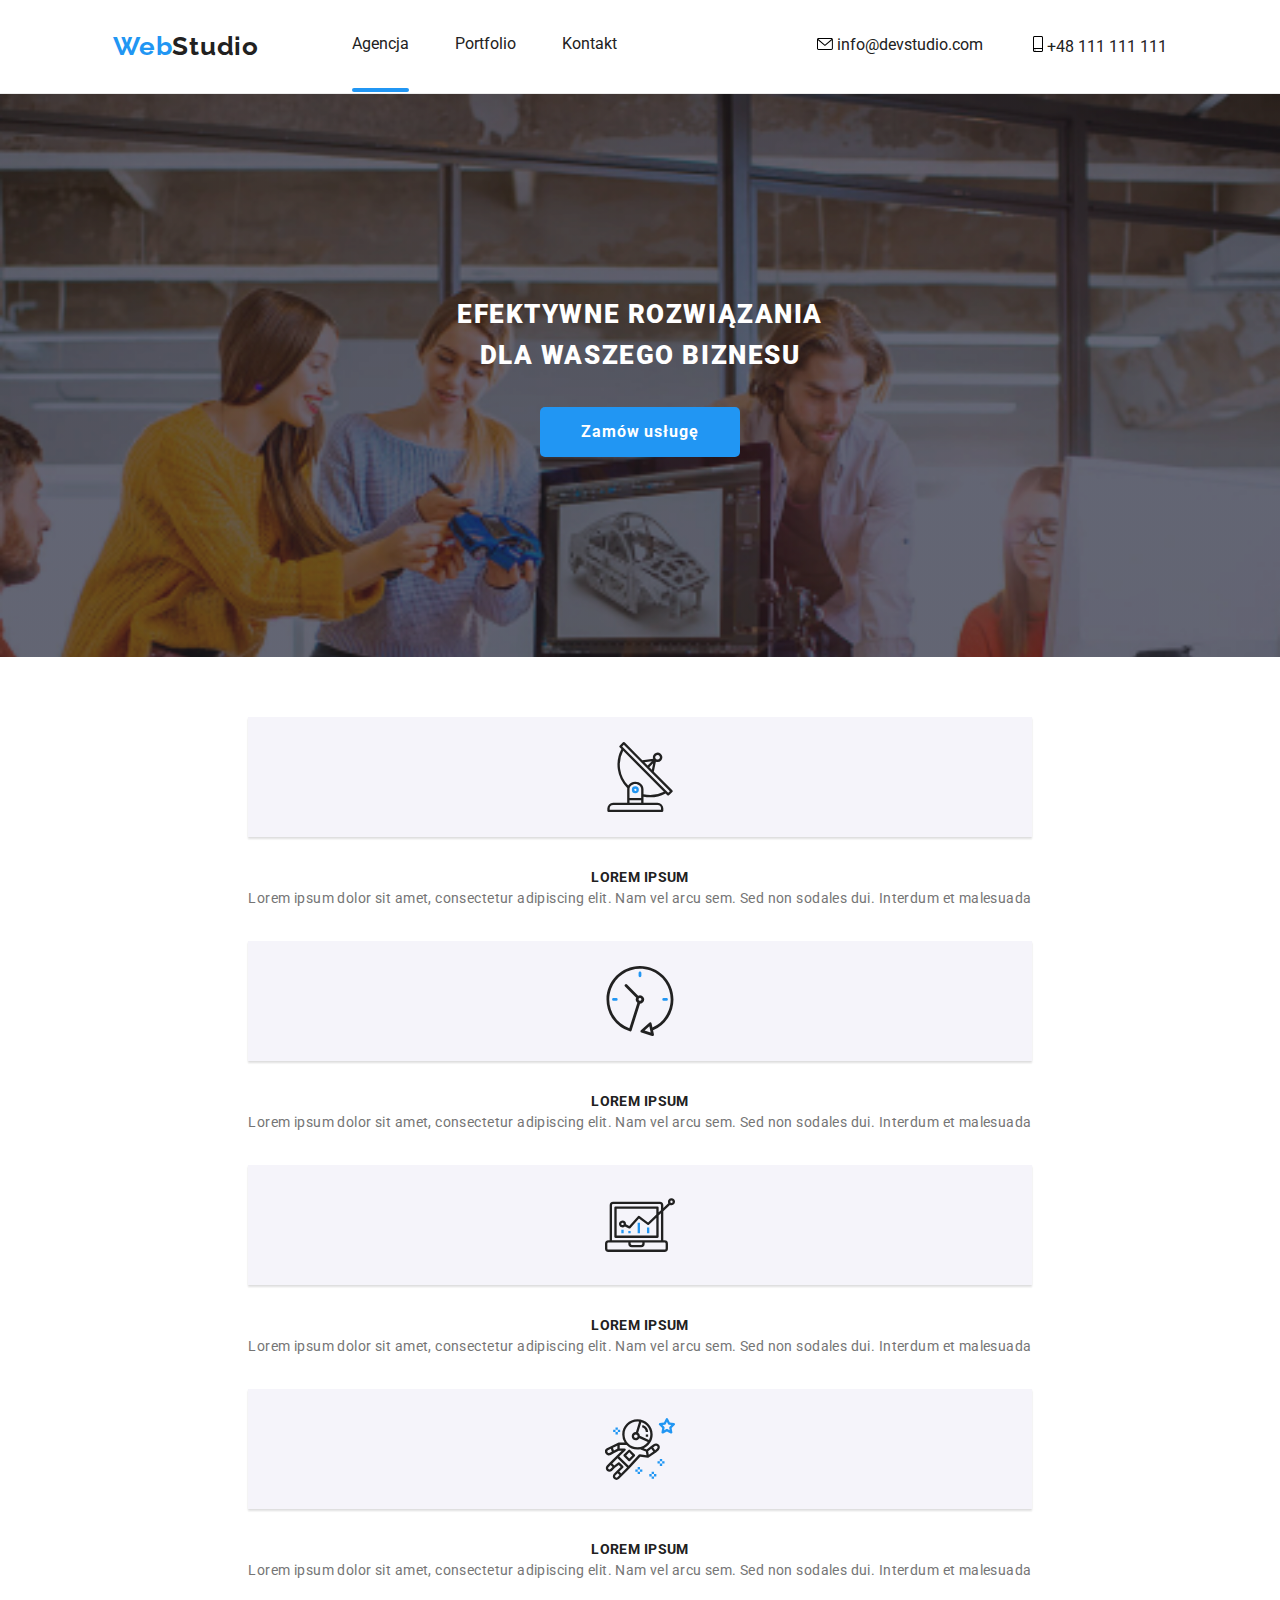
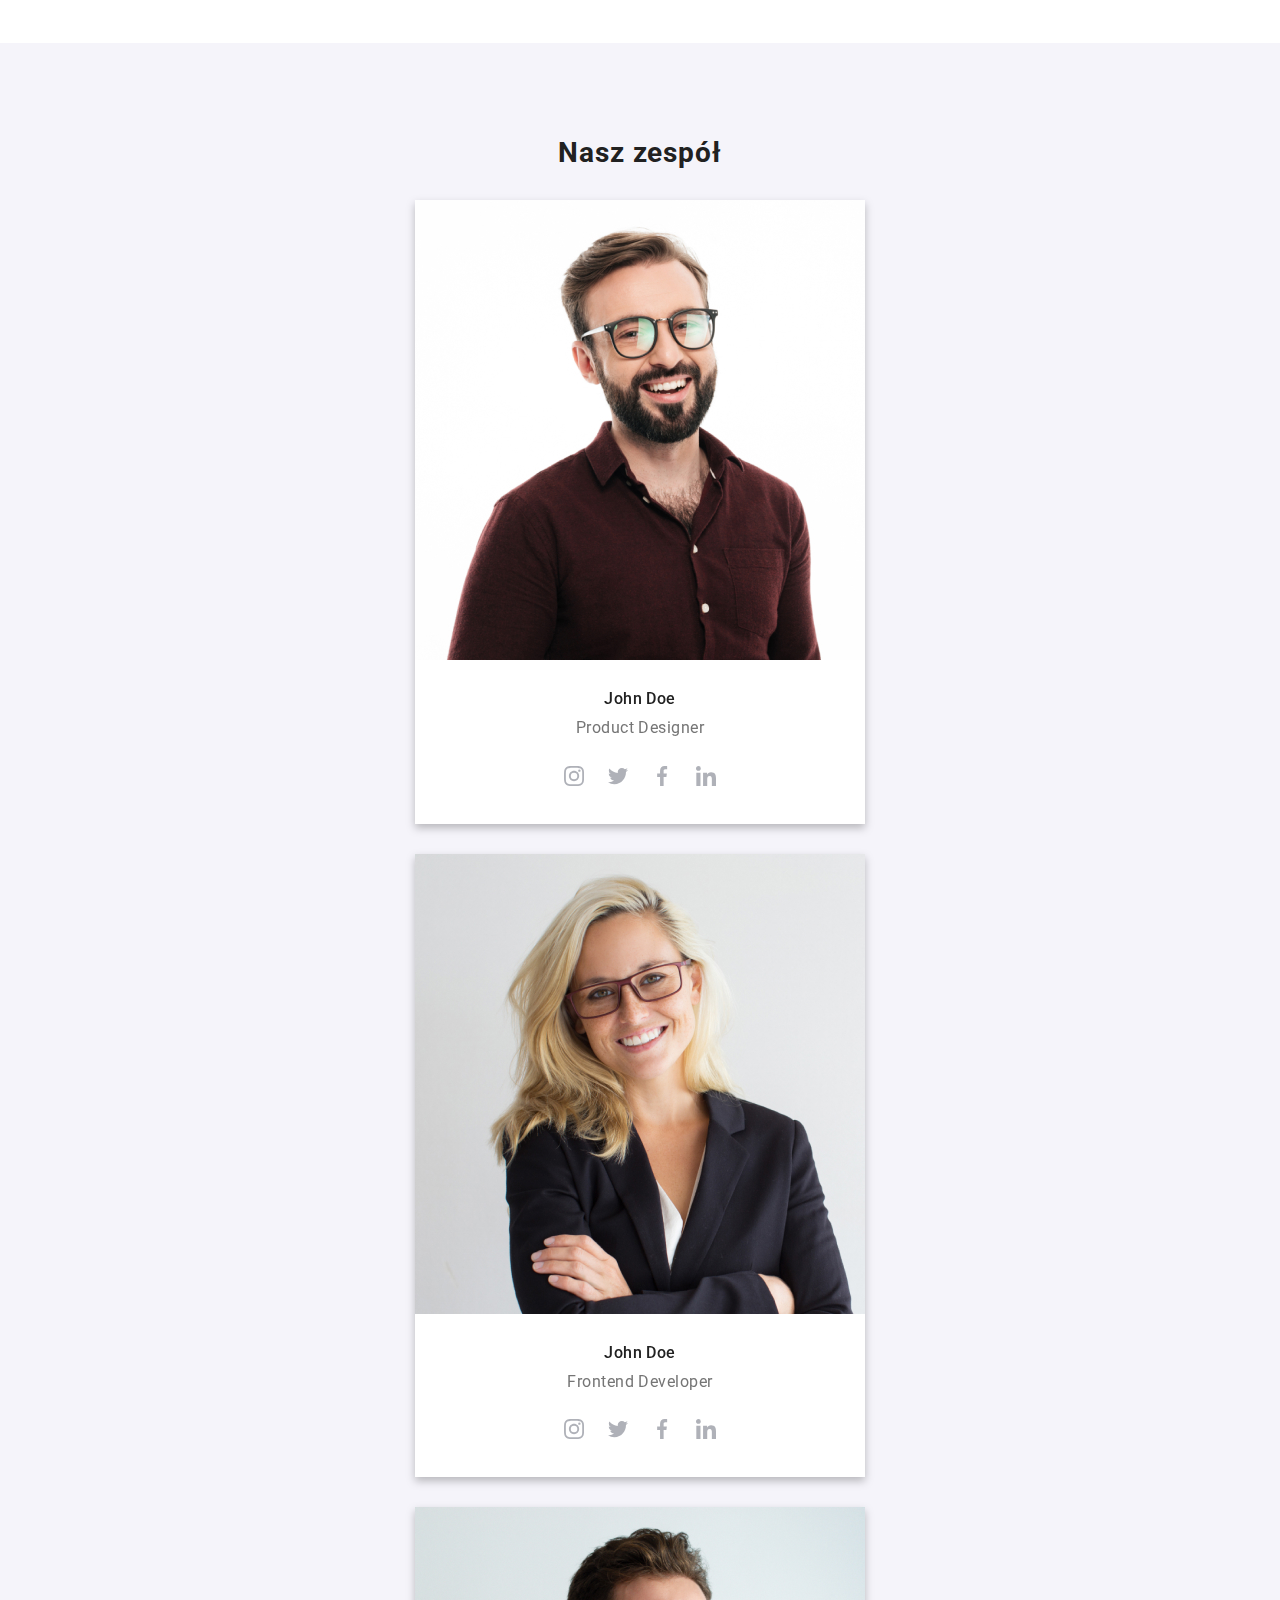
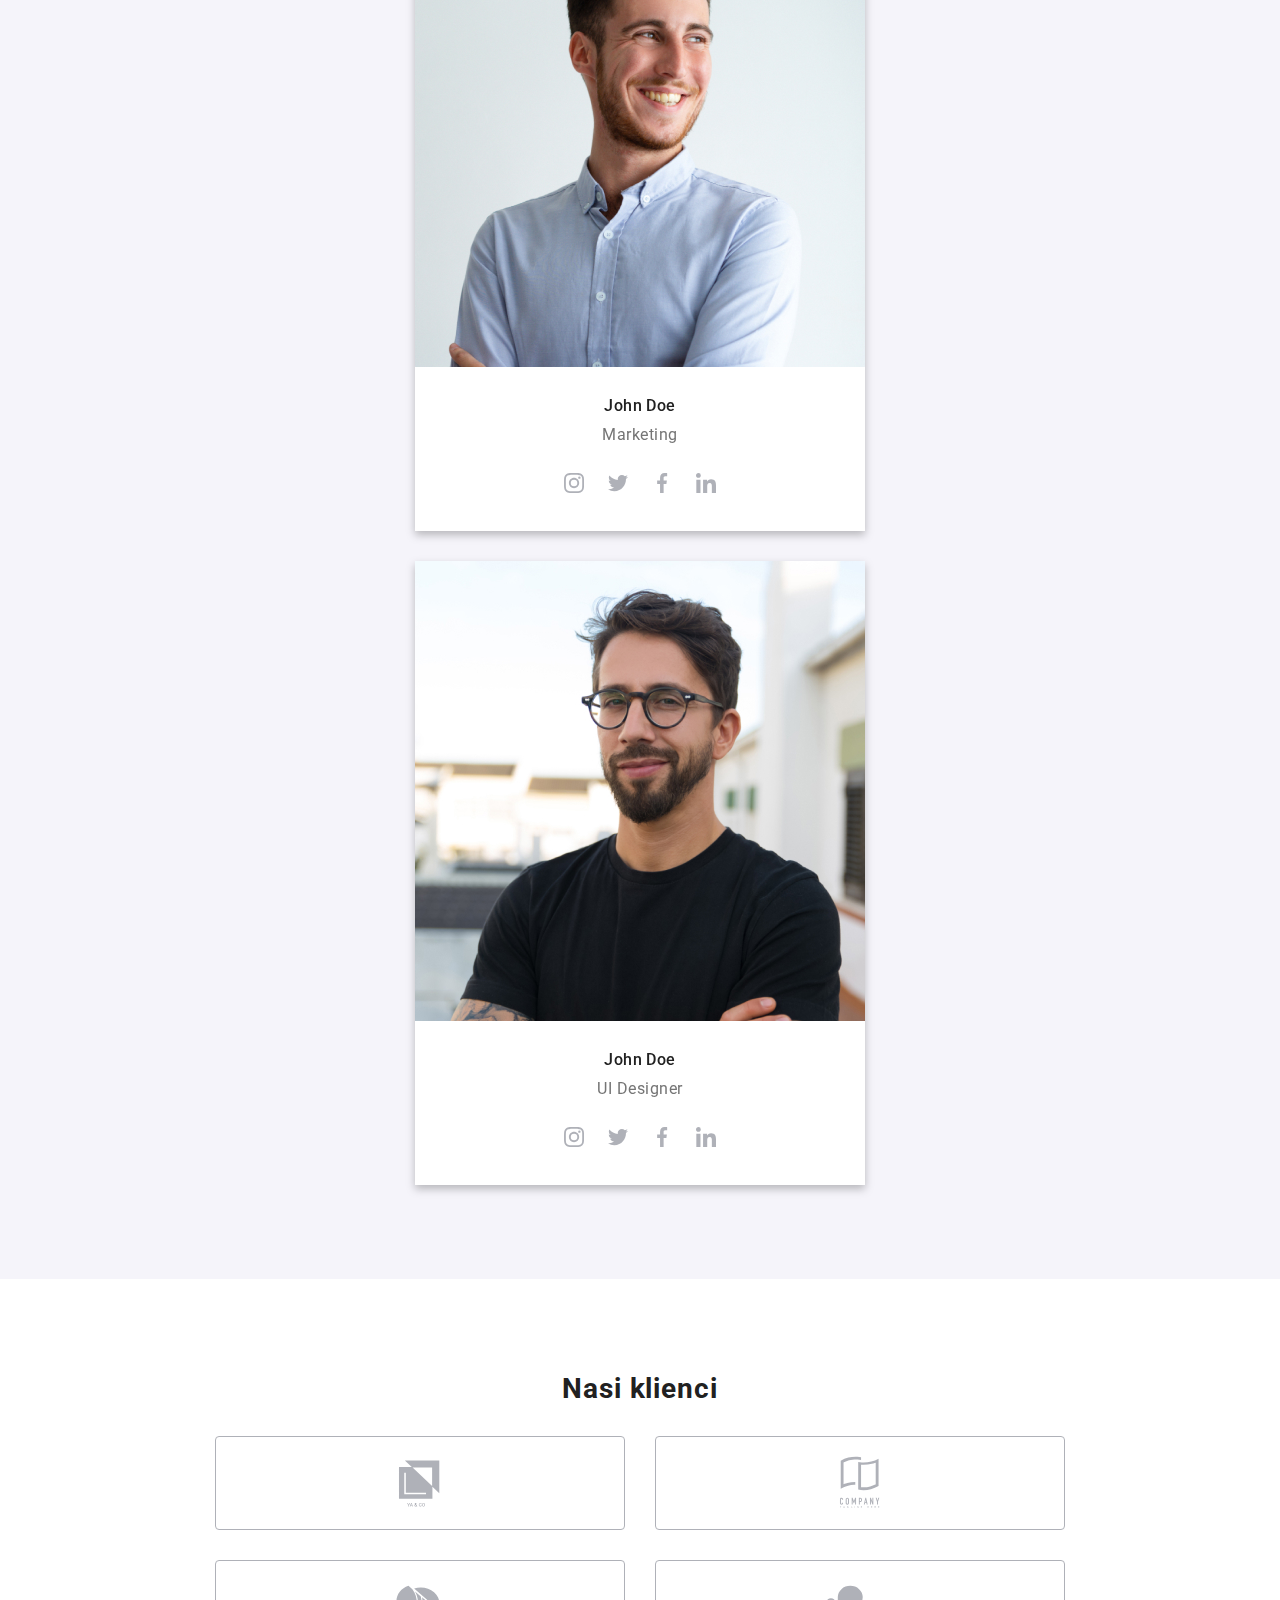
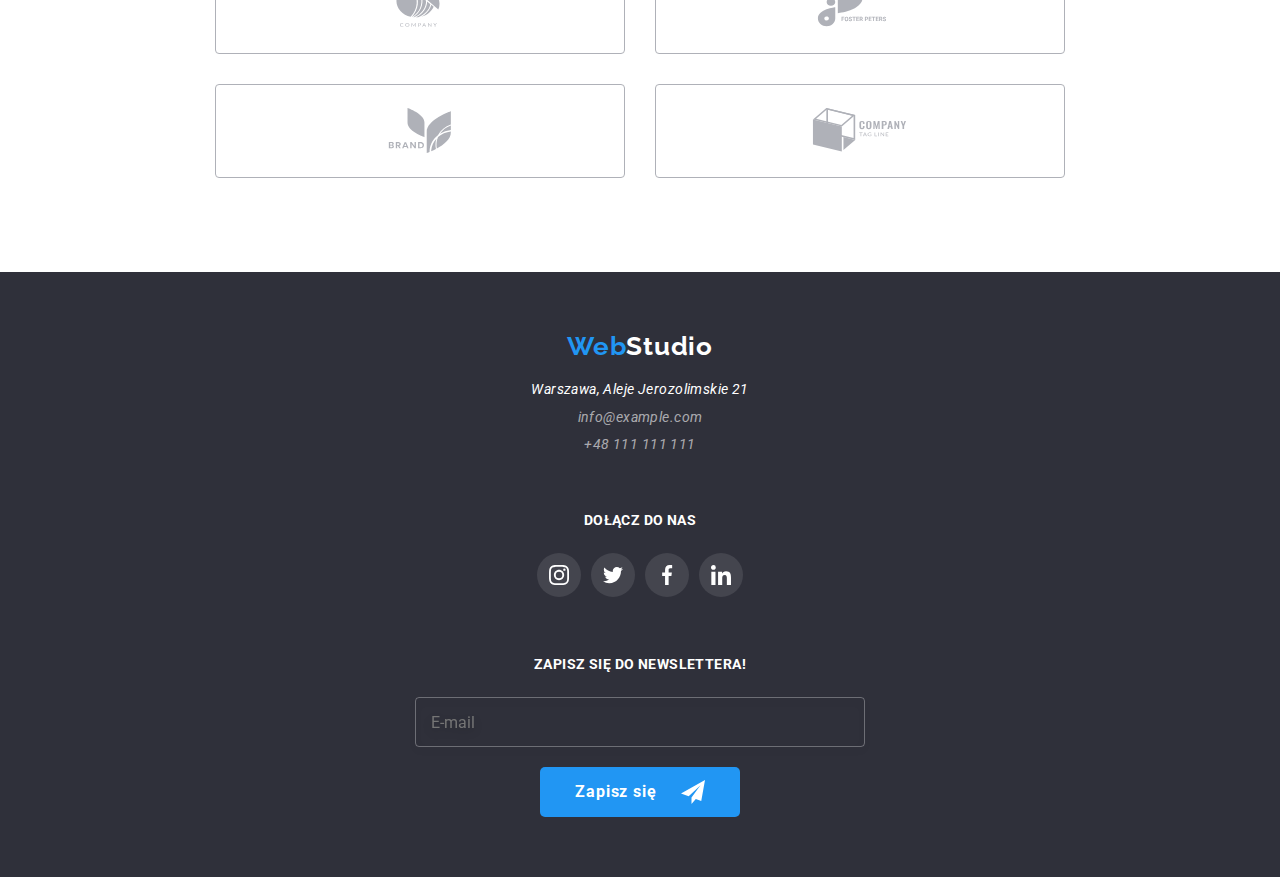
==== commit 91cc4d62: "mobile-done" ====
--- a/index.html
+++ b/index.html
@@ -20,41 +20,49 @@
   <body class="body">
  
       <header class="header header--border">
-        <div class="header__div">
-          <div class="header__logo-div">
-            <a href="index.html" class="logo">
-              <span class="logo--blue">Web</span><span class="logo--black">Studio</span></a>
-          </div>
-          <svg alt="mobile menu" class="header__menu menu--hover" data-menu-open>
-              <use href="./images/icons.svg#icon-menu"></use>
-            </svg>
-          <nav class="mobile-menu">
-            <ul class="mobile-menu__list list">
-              <li class="mobile-menu__list-point">
-                <a href="index.html" class="link--hover link active">Agencja</a>
-              </li>
-              <li class="mobile-menu__list-point">
-                <a href="portfolio.html" class="link--hover link active--choose">Portfolio</a>
-              </li>
-              <li class="mobile-menu__list-point"><a href="#kontakt" class="link--hover link active--choose">Kontakt</a></li>
-            </ul>
-          </nav>
-          <ul class="header__contact list">
-          <li><a href="mailto:info@devstudio.com" class="link--hover link header__mail"
-            ><svg class="header__mail-svg" alt="mail icon" >
-              <use href="./images/icons.svg#icon-mail"></use>
-            </svg>
-            info@devstudio.com</a
-          ></li>
-
-          <li><a href="tel:+48111111111" class="link--hover link header__tel"
-            ><svg class="header__tel-svg" alt="phone icon">
-              <use href="./images/icons.svg#icon-phone"></use>
-            </svg>
-            +48 111 111 111</a
-          ></li></ul>
+      <div class="header__div">
+        <div class="header__logo-div">
+          <a href="index.html" class="logo">
+            <span class="logo--blue">Web</span><span class="logo--black">Studio</span></a
+          >
         </div>
-      </header>
+        <svg alt="mobile menu" class="header__menu menu--hover" data-menu-open>
+          <use href="./images/icons.svg#icon-menu"></use>
+        </svg>
+        <nav class="nav-header">
+          <ul class="nav-header__list list">
+            <li class="nav-header__list-point">
+              <a href="index.html" class="link--hover link active">Agencja</a>
+            </li>
+            <li class="nav-header__list-point">
+              <a href="portfolio.html" class="link--hover link active--choose">Portfolio</a>
+            </li>
+            <li class="nav-header__list-point">
+              <a href="#kontakt" class="link--hover link active--choose">Kontakt</a>
+            </li>
+          </ul>
+        </nav>
+        <ul class="header__contact list">
+          <li>
+            <a href="mailto:info@devstudio.com" class="link--hover link header__mail"
+              ><svg class="header__mail-svg" alt="mail icon">
+                <use href="./images/icons.svg#icon-mail"></use>
+              </svg>
+              info@devstudio.com</a
+            >
+          </li>
+
+          <li>
+            <a href="tel:+48111111111" class="link--hover link header__tel"
+              ><svg class="header__tel-svg" alt="phone icon">
+                <use href="./images/icons.svg#icon-phone"></use>
+              </svg>
+              +48 111 111 111</a
+            >
+          </li>
+        </ul>
+      </div>
+    </header>
     
     <main class="main">
       <div class="main__background">
@@ -466,35 +474,32 @@
     </div>
 
     <div class="backdrop-menu is-hidden" data-menu>
-      <svg type="button" class="close-btn" data-menu-close width="18" height="18">
+      <svg type="button" class="mobile-close-btn" data-menu-close >
         <use href="./images/icons.svg#icon-x"></use></button></svg>
 
-       <nav class="mobile-menu">
+        <nav class="mobile-menu">
             <ul class="mobile-menu__list list">
               <li class="mobile-menu__list-point">
-                <a href="index.html" class="">Agencja</a>
+                <a href="index.html" class="mobile-menu__link link link--hover">Agencja</a>
               </li>
               <li class="mobile-menu__list-point">
-                <a href="portfolio.html" class="">Portfolio</a>
+                <a href="portfolio.html" class="mobile-menu__link link link--hover">Portfolio</a>
               </li>
-              <li class="mobile-menu__list-point"><a href="#kontakt" class="">Kontakt</a></li>
+              <li class="mobile-menu__list-point"><a href="#kontakt" class="mobile-menu__link link link--hover">Kontakt</a></li>
             </ul>
           </nav>
-          <ul class="header__contact list">
-          <li><a href="mailto:info@devstudio.com" class="link--hover link header__mail"
-            ><svg class="header__mail-svg" alt="mail icon" >
-              <use href="./images/icons.svg#icon-mail"></use>
-            </svg>
-            info@devstudio.com</a
-          ></li>
-
-          <li><a href="tel:+48111111111" class="link--hover link header__tel"
-            ><svg class="header__tel-svg" alt="phone icon">
-              <use href="./images/icons.svg#icon-phone"></use>
-            </svg>
-            +48 111 111 111</a
-          ></li></ul>
-      
+          <ul class="mobile-menu__contact list">
+            
+          <li class="mobile-menu__contact-list"><a href="tel:+48111111111" class="link mobile-menu__tel">
+            +48 111 111 111</a></li>
+          <li class="mobile-menu__contact-list"><a href="mailto:info@devstudio.com" class="link mobile-menu__mail">
+            info@devstudio.com</a></li></ul>
+          <ul class="mobile-menu__social list">
+            <li class="mobile-menu__social-list"><a href="#" class="mobile-menu__social-link link">Instagram</a></li>
+            <li class="mobile-menu__social-list"><a href="#" class="mobile-menu__social-link link">Twitter</a></li>
+            <li class="mobile-menu__social-list"><a href="#" class="mobile-menu__social-link link">Facebook</a></li>
+            <li class="mobile-menu__social-list"><a href="#" class="mobile-menu__social-link link">Linkedin</a></li>
+          </ul>
     </div>
     <script src="./js/menu.js"></script>
     <script src="./js/modal.js"></script>
--- a/css/main.min.css
+++ b/css/main.min.css
@@ -1,3 +1,3 @@
-.visually-hidden{-moz-appearance:none;-webkit-appearance:none;appearance:none}.social-link{display:flex;align-items:center;justify-content:center;width:44px;height:44px;border-radius:50%;transition-property:background;transition-duration:250ms;transition-timing-function:cubic-bezier(0.4, 0, 0.2, 1);transition-delay:0}.social-link--footer:hover,.social-link--footer:focus{background:var(--main-color);transform:background}.social-link--footer{background:rgba(255,255,255,0.1);fill:var(--transparent-fill)}.backdrop{position:fixed;background-color:rgba(0,0,0,0.2);left:0;top:0;width:100%;height:100%;transition:opacity 250ms cubic-bezier(0.4, 0, 0.2, 1)}.is-hidden{opacity:0;pointer-events:none}.backdrop-menu{display:flex;flex-direction:column;justify-content:space-between;z-index:1;position:fixed;left:0;top:0;width:100%;height:100%;background-color:var(--transparent-fill);padding:48px 40px;padding-right:17.291vw;transition:opacity 250ms cubic-bezier(0.4, 0, 0.2, 1)}.modal{position:absolute;background-color:var(--transparent-fill);box-shadow:0px 1px 3px rgba(0,0,0,0.12),0px 1px 1px rgba(0,0,0,0.14),0px 2px 1px rgba(0,0,0,0.2);border-radius:4px;width:528px;min-height:581px;top:50%;left:50%;transform:translate(-50%, -50%);padding:40px}.modal--title{font-weight:700;font-size:20px;line-height:1.15;text-align:center;letter-spacing:0.03em;color:var(--secondary-color);margin-bottom:12px}.form{margin-top:12px}.form__input{font-size:12px;line-height:1.167;letter-spacing:0.01em;color:var(--background-color);margin-bottom:10px}.form__input-last{font-size:12px;line-height:1.167;letter-spacing:0.01em;color:var(--background-color)}.form__input-bar{display:block;position:relative;margin-top:4px;margin-bottom:10px;height:40px}.form__input-area{width:100%;height:40px;padding-left:35px;border:1px solid rgba(33,33,33,0.2);border-radius:4px;transition:border-color 250ms cubic-bezier(0.4, 0, 0.2, 1)}.form__svg{position:absolute;left:12px;top:50%;transform:translateY(-50%);transition:fill 250ms cubic-bezier(0.4, 0, 0.2, 1);fill:var(--secondary-color)}.form__textarea{display:block;position:relative;margin-top:4px;margin-bottom:10px}.form__textarea-bar{resize:none;width:100%;height:120px;border:1px solid rgba(33,33,33,0.2);border-radius:4px;transition:border-color 250ms cubic-bezier(0.4, 0, 0.2, 1);padding:12px 16px;color:var(--secondary-color)}.form__textarea-bar:placeholder-shown{font-size:12px;line-height:1.167;letter-spacing:0.01em;color:rgba(117,117,117,0.5)}.form__input-area:focus,.form__textarea-bar:focus{border-color:var(--main-color);outline:none}.form__input-area:focus+.form__svg{fill:var(--main-color)}.form__policy-link{display:inline-block;margin-left:3px;margin-right:3px;color:var(--main-color)}.form__policy-text::before{display:inline-block;content:"";background-image:url("data:image/svg+xml;charset=utf8,%3Csvg width='16' height='16' viewBox='0 0 16 16' fill='none' xmlns='http://www.w3.org/2000/svg'%3E%3Cpath d='M14.2222 1.66667V13.3333H1.77778V1.66667H14.2222ZM14.2222 0H1.77778C0.8 0 0 0.75 0 1.66667V13.3333C0 14.25 0.8 15 1.77778 15H14.2222C15.2 15 16 14.25 16 13.3333V1.66667C16 0.75 15.2 0 14.2222 0Z' fill='%23212121'/%3E%3C/svg%3E");width:16px;height:16px;margin-right:8px;transition:opacity 250ms cubic-bezier(0.4, 0, 0.2, 1);opacity:0.85}.form__policy-check:checked+.form__policy-text::before{background-image:url("data:image/svg+xml;charset=utf8,%3Csvg width='16' height='16' viewBox='0 0 16 16' fill='none' xmlns='http://www.w3.org/2000/svg'%3E%3Crect width='16' height='16' rx='2' fill='%232196F3'/%3E%3Cpath d='M3.95703 7.75166L3.88825 7.68604L3.81923 7.75141L2.93123 8.59258L2.85486 8.66492L2.93097 8.73753L6.42671 12.0724L6.49574 12.1382L6.56476 12.0724L14.069 4.91352L14.1449 4.84116L14.069 4.76881L13.1873 3.92764L13.1183 3.86183L13.0493 3.92761L6.49577 10.1735L3.95703 7.75166Z' fill='white' stroke='white' stroke-width='0.2'/%3E%3C/svg%3E");opacity:1}.form__policy-text{display:flex;justify-content:center;align-items:center;font-size:14px;line-height:1.71;letter-spacing:0.03em;color:var(--background-color);margin-bottom:30px}.btn-primary{width:200px;height:50px;background-color:var(--main-color);font-weight:700;font-size:16px;letter-spacing:0.06em;cursor:pointer;color:var(--transparent-fill);border-radius:5px;border:none;display:block}.btn-primary--submit{margin:0 auto}.btn-primary--form{display:flex;align-items:center;justify-content:center}.btn-primary:hover,.btn-primary:focus{background-color:#0286f1}.portfolio__btn{height:38px;background-color:var(--btn-background);border-radius:5px;cursor:pointer;border:none;padding:6px 22px;transition-property:color,- background-color, box-shadow;transition-duration:250ms;transition-timing-function:cubic-bezier(0.4, 0, 0.2, 1);transition-delay:0}.portfolio__btn:hover,.portfolio__btn:focus{background-color:var(--main-color);color:var(--transparent-fill);box-shadow:0px 3px 1px rgba(0,0,0,0.1),0px 1px 2px rgba(0,0,0,0.08),0px 2px 2px rgba(0,0,0,0.12);font-weight:bold;transform:color, background-color, box-shadow}.close-btn{position:absolute;width:30px;height:30px;padding:5px;top:8px;right:8px;border:1px solid rgba(0,0,0,0.1);border-radius:50%;cursor:pointer;background-color:var(--transparent-fill)}.portfolio__buttons{display:flex;justify-content:center;align-items:center;padding-bottom:34px}.portfolio__buttons-list:not(:last-child){margin-right:8px}:root{--main-color: #2196f3;--secondary-color: #212121;--background-color: #757575;--footer-background: #2f303a;--transparent-fill: #ffffff;--btn-background: #f5f4fa;--portfolio-frames: #eeeeee;--header-border: #ECECEC;--svg-color: #afb1b8;--gradient: rgba(47, 48, 58, 0.4);--logo-font: 'Raleway';--body-font: 'Roboto'}body{font-family:var(--body-font);font-style:normal;color:var(--background-color);max-width:1600;margin:0 auto}h1,h2,h3,h4,h5,h6,ul,ol,p{margin:0;padding:0}img{display:block;max-width:100%;height:auto}.list{list-style:none}.container{width:100%;padding:0px 15px;margin-right:auto;margin-left:auto}@media screen and (min-width: 480px) and (max-width: 768px){.container{min-width:480px}.section{padding:60px 0px}}@media screen and (min-width: 768px){.container{min-width:768px}}@media screen and (min-width: 1200px){.container{min-width:1200px;padding:0px 215px}.section{padding:94px 0px}}.logo{text-decoration:none}.logo--blue,.logo--black,.logo--white{font-family:var(--logo-font);font-weight:700;font-size:24px;line-height:1.1;letter-spacing:0.03em}.logo--blue{color:var(--main-color)}.logo--black{color:var(--secondary-color)}.logo--white{color:var(--transparent-fill)}@media screen and (min-width: 1200px){.logo{text-decoration:none}.logo--blue,.logo--black,.logo--white{font-size:26px}}.header{padding:0 15px}.header__div{display:flex;align-items:center;justify-content:space-between;padding:16px 0}.header__menu{display:block;width:40px;height:40px}.header--border{border-bottom:1px solid var(--header-border)}.header__mail,.header__tel,.header__contact{display:none}.header .nav-header{display:none}.header .menu--hover{text-decoration:none;color:var(--secondary-color);transition-property:color, fill;transition-duration:250ms;transition-timing-function:cubic-bezier(0.4, 0, 0.2, 1);transition-delay:0;cursor:pointer}.header .menu--hover:hover,.header .menu--hover:focus{color:var(--main-color);transform:color;fill:var(--main-color)}@media screen and (min-width: 768px) and (max-width: 1200px){.header__div{padding:26px 0;justify-content:start}.header__menu{display:none}.header__logo-div{margin-right:83px}.header__mail{margin-bottom:10px}.header__mail,.header__tel{display:unset;font-size:12px;line-height:1;letter-spacing:0.02em;margin:0 auto}.header__mail-svg{width:14px;height:10px;margin-right:8px}.header__tel-svg{width:10px;height:14px;margin-right:8px}.header__contact{display:flex;flex-direction:column;color:var(--background-color);margin-left:101px}.header .nav-header{display:unset}.header .nav-header__list{display:flex;align-items:center;justify-content:start}.header .nav-header__list-point:not(:last-child){margin-right:60px}.header .link--hover{text-decoration:none;color:var(--secondary-color);transition-property:color, fill;transition-duration:250ms;transition-timing-function:cubic-bezier(0.4, 0, 0.2, 1);transition-delay:0}.header .link--hover:hover,.header .link--hover:focus{color:var(--main-color);transform:color;fill:var(--main-color)}.header .active::after{content:"";display:block;border-bottom:4px solid var(--main-color);border-radius:2px;transform:translateY(39px)}.header .active--choose::after{content:"";display:block;border-bottom:4px solid transparent;border-radius:2px;transform:scaleX(0) translateY(39px);transform-origin:right;transition:transform 150ms ease-in}.header .active--choose:hover::after,.header .active--choose:focus::after{content:"";display:block;border-bottom:4px solid var(--main-color);border-radius:2px;transform:scaleX(1) translateY(39px);transform-origin:left}}@media screen and (min-width: 1200px){.header{display:flex;justify-content:center}.header__div{display:flex;align-items:center;justify-content:center;padding:32px 0}.header__menu{display:none}.header__contact{display:flex;margin-right:auto;margin-left:200px}.header__mail,.header__tel{display:unset}.header__mail-svg{width:16px;height:12px}.header__tel-svg{width:10px;height:16px}.header__logo-div{margin-right:93px}.header__mail{margin-left:auto;margin-right:50px}.header .nav-header{display:unset}.header .nav-header__list{display:flex;align-items:center}.header .nav-header__list-point:not(:last-child){margin-right:46px}.header .link--hover{text-decoration:none;color:var(--secondary-color);transition-property:color, fill;transition-duration:250ms;transition-timing-function:cubic-bezier(0.4, 0, 0.2, 1);transition-delay:0}.header .link--hover:hover,.header .link--hover:focus{color:var(--main-color);transform:color;fill:var(--main-color)}.header .active::after{content:"";display:block;border-bottom:4px solid var(--main-color);border-radius:2px;transform:translateY(35px)}.header .active--choose::after{content:"";display:block;border-bottom:4px solid transparent;border-radius:2px;transform:scaleX(0) translateY(35px);transform-origin:right;transition:transform 150ms ease-in}.header .active--choose:hover::after,.header .active--choose:focus::after{content:"";display:block;border-bottom:4px solid var(--main-color);border-radius:2px;transform:scaleX(1) translateY(35px);transform-origin:left}}.footer{background-color:var(--footer-background);padding:60px 0}.footer__flex{display:flex;flex-direction:column;justify-content:center;align-items:center}.footer .logo{display:flex;justify-content:center}.footer__social-media{display:flex;justify-content:center;flex-direction:column;width:206px;height:80px;text-align:center}.footer--headers{font-size:14px;line-height:1.71;letter-spacing:0.03em;text-transform:uppercase;color:var(--transparent-fill);margin-bottom:20px;font-weight:700}.footer-social{display:flex;align-items:center;justify-content:space-between;height:44px}.footer__form{display:flex;flex-direction:column;justify-content:center;align-items:center;text-align:center}.footer__flex-item{margin-bottom:60px}.footer-form__span{display:flex;flex-direction:column;justify-content:center;align-items:center}.footer-form .btn-primary{margin-top:20px}.footer-form__textbox{display:block;width:450px;height:50px;background-color:transparent;border:1px solid rgba(255,255,255,0.3);box-sizing:border-box;filter:drop-shadow(0px 4px 4px rgba(0,0,0,0.15));border-radius:4px;padding:16px 15px;color:var(--transparent-fill)}.footer-form__svg{width:24px;height:24px;margin-left:24px}.address{text-align:center}.address--font{font-weight:400;font-size:14px;line-height:1;letter-spacing:0.03em}.address--color-main{color:var(--transparent-fill)}.address--color-second{color:rgba(255,255,255,0.6)}.address__list-point:not(:last-child){padding-bottom:9px}.address__list-point:first-child{padding-top:20px}.link--hover{text-decoration:none;transition-property:color, fill;transition-duration:250ms;transition-timing-function:cubic-bezier(0.4, 0, 0.2, 1);transition-delay:0}.link--hover:hover,.link--hover:focus{color:var(--main-color);transform:color;fill:var(--main-color)}.main__background{background-image:linear-gradient(var(--gradient), var(--gradient)),url(../images/main/main-mob.jpg);background-size:cover}.main-site{display:flex;justify-content:center;align-items:center;flex-direction:column}.main-site__headline{width:365px;font-weight:900;font-size:26px;line-height:1.61;text-align:center;letter-spacing:0.06em;text-transform:uppercase;color:var(--transparent-fill);padding-top:106px;padding-bottom:30px}.main-site__btn{padding-bottom:106px}.main-description,.about-us__list,.main-crew{display:flex;align-items:center;justify-content:space-evenly;flex-direction:row}.main-headline{font-weight:700;font-size:28px;line-height:1.17;text-align:center;letter-spacing:0.03em;color:var(--secondary-color);padding-bottom:30px}@media screen and (min-device-pixel-ratio: 2) and (min-width: 320px) and (max-width: 767px), screen and (-webkit-min-device-pixel-ratio: 2) and (min-width: 320px) and (max-width: 767px), screen and (min-resolution: 192dpi) and (min-width: 320px) and (max-width: 767px), screen and (min-resolution: 2dppx) and (min-width: 320px) and (max-width: 767px){.main__background{background-image:linear-gradient(var(--gradient), var(--gradient)),url(../images/main/main-mob@2x.jpg);background-size:cover}}.main-description{padding-top:60px;padding-bottom:60px;display:flex;flex-direction:column}.main-description__text{font-size:14px;line-height:1.71;letter-spacing:0.03em}.main-description__pic{display:flex;justify-content:center;align-items:center;background-color:var(--btn-background);padding:25px 100px;margin-bottom:30px;box-shadow:0px 3px 1px rgba(0,0,0,0.01),0px 1px 2px rgba(0,0,0,0.05),0px 2px 2px rgba(0,0,0,0.09)}.main-description__title{font-weight:700;font-size:14px;line-height:1.43;letter-spacing:0.03em;text-transform:uppercase;color:var(--secondary-color);text-align:center}.main-description__list:not(:last-child){margin-bottom:30px}.about-us{display:none}.third-section-bcgd{background-color:var(--btn-background)}.crew__list{display:flex;align-items:center;flex-direction:column}.crew__list-point{border-bottom-left-radius:5px;border-bottom-right-radius:5px;filter:drop-shadow(0px 4px 4px rgba(0,0,0,0.25))}.crew__list-point:not(:last-child){margin-bottom:30px}.social-list{display:flex;align-items:center;justify-content:center}.crew__fig{margin:0px;background-color:var(--transparent-fill);transition:250ms cubic-bezier(0.4, 0, 0.2, 1)}.crew-fig__list-name{font-weight:500;font-size:16px;line-height:1.18;letter-spacing:0.03em;color:var(--secondary-color);padding-top:30px;padding-bottom:10px}.crew-fig__list-tag{font-size:16px;line-height:1.18;letter-spacing:0.03em;padding-bottom:16px;color:var(--background-color)}.crew-fig__list-name,.crew-fig__list-tag{text-align:center}.crew-fig__image{width:450px;height:460px}.crew-fig__list .social-list{padding-bottom:26px}.social-link--crew{fill:var(--svg-color)}.social-link--crew.social-link--crew:hover,.social-link--crew.social-link--crew:focus{background-color:var(--main-color);fill:var(--transparent-fill);transform:fill, background}.clients__list{display:flex;align-items:center;flex-wrap:wrap;flex-basis:calc(100% /2 -30px);margin-right:-30px}.clients__list-point:nth-child(-n+4){margin-bottom:30px}.clients__list-point:nth-child(n+1){margin-right:30px}.clients__list-link{display:flex;justify-content:center;align-items:center;padding:14px 50px;border:1px solid var(--svg-color);border-radius:4px;fill:var(--svg-color);transition-property:fill, border;transition-duration:250ms;transition-timing-function:cubic-bezier(0.4, 0, 0.2, 1);transition-delay:0}.clients__list-link:hover,.clients__list-link:focus{fill:var(--main-color);border:1px solid var(--main-color);transform:fill, border}.product{display:flex;justify-content:space-around;align-items:center;flex-wrap:wrap;flex-basis:calc((100% - 30px) / 3)}.product__title{font-weight:700;font-size:18px;line-height:2;letter-spacing:0.06em;color:var(--secondary-color)}.product__list{transition-property:box-shadow;transition-duration:250ms;transition-timing-function:cubic-bezier(0.4, 0, 0.2, 1);transition-delay:0}.product__list:hover,.product__list:focus{box-shadow:0px 1px 1px rgba(0,0,0,0.12),0px 4px 4px rgba(0,0,0,0.06),1px 4px 6px rgba(0,0,0,0.16);transform:box-shadow}.product__list:nth-child(-n+6){margin-bottom:30px}.product__fig{margin:0}.product__figcap{padding-top:20px;padding-left:24px;border-bottom:1px solid var(--portfolio-frames);border-left:1px solid var(--portfolio-frames);border-right:1px solid var(--portfolio-frames)}.product__img-text{font-size:16px;line-height:1.88;padding-bottom:20px;letter-spacing:0.03em}.hidden-box{position:relative;overflow:hidden}.overlay{position:absolute;top:0;left:0;width:100%;height:100%;transition-property:color,translateY(100%);transition-duration:250ms;transition-timing-function:cubic-bezier(0.4, 0, 0.2, 1);transition-delay:0;background-color:rgba(33,150,243,0.9);transform:translateY(100%);font-size:18px;color:var(--transparent-fill);padding:49px 45px 49px 24px;line-height:1.56;letter-spacing:0.03em}.product__fig:hover .overlay{transform:translateY(0)}
+.visually-hidden{-moz-appearance:none;-webkit-appearance:none;appearance:none}.social-link{display:flex;align-items:center;justify-content:center;width:44px;height:44px;border-radius:50%;transition-property:background;transition-duration:250ms;transition-timing-function:cubic-bezier(0.4, 0, 0.2, 1);transition-delay:0}.social-link--footer:hover,.social-link--footer:focus{background:var(--main-color);transform:background}.social-link--footer{background:rgba(255,255,255,0.1);fill:var(--transparent-fill)}.backdrop{position:fixed;background-color:rgba(0,0,0,0.2);left:0;top:0;width:100%;height:100%;transition:opacity 250ms cubic-bezier(0.4, 0, 0.2, 1)}.is-hidden{opacity:0;pointer-events:none}.backdrop-menu{display:flex;flex-direction:column;justify-content:space-between;z-index:1;position:fixed;left:0;top:0;width:100%;height:100%;background-color:var(--transparent-fill);padding:48px 40px;padding-right:17.291vw;transition:opacity 250ms cubic-bezier(0.4, 0, 0.2, 1)}.modal{position:absolute;background-color:var(--transparent-fill);box-shadow:0px 1px 3px rgba(0,0,0,0.12),0px 1px 1px rgba(0,0,0,0.14),0px 2px 1px rgba(0,0,0,0.2);border-radius:4px;max-width:450px;width:100%;min-height:609px;top:50%;left:50%;transform:translate(-50%, -50%);padding:40px}.modal--title{font-weight:700;font-size:20px;line-height:1.15;text-align:center;letter-spacing:0.03em;color:var(--secondary-color);margin-bottom:12px}.form{margin-top:12px}.form__input{font-size:12px;line-height:1.167;letter-spacing:0.01em;color:var(--background-color);margin-bottom:10px}.form__input-last{font-size:12px;line-height:1.167;letter-spacing:0.01em;color:var(--background-color)}.form__input-bar{display:block;position:relative;margin-top:4px;margin-bottom:10px;height:40px}.form__input-area{width:100%;height:40px;padding-left:35px;border:1px solid rgba(33,33,33,0.2);border-radius:4px;transition:border-color 250ms cubic-bezier(0.4, 0, 0.2, 1)}.form__svg{position:absolute;left:12px;top:50%;transform:translateY(-50%);transition:fill 250ms cubic-bezier(0.4, 0, 0.2, 1);fill:var(--secondary-color)}.form__textarea{display:block;position:relative;margin-top:4px;margin-bottom:10px}.form__textarea-bar{resize:none;width:100%;height:120px;border:1px solid rgba(33,33,33,0.2);border-radius:4px;transition:border-color 250ms cubic-bezier(0.4, 0, 0.2, 1);padding:12px 16px;color:var(--secondary-color)}.form__textarea-bar:placeholder-shown{font-size:12px;line-height:1.167;letter-spacing:0.01em;color:rgba(117,117,117,0.5)}.form__input-area:focus,.form__textarea-bar:focus{border-color:var(--main-color);outline:none}.form__input-area:focus+.form__svg{fill:var(--main-color)}.form__policy-link{display:inline-block;margin-left:3px;margin-right:3px;color:var(--main-color)}.form__policy-text::before{display:inline-block;content:"";background-image:url("data:image/svg+xml;charset=utf8,%3Csvg width='16' height='16' viewBox='0 0 16 16' fill='none' xmlns='http://www.w3.org/2000/svg'%3E%3Cpath d='M14.2222 1.66667V13.3333H1.77778V1.66667H14.2222ZM14.2222 0H1.77778C0.8 0 0 0.75 0 1.66667V13.3333C0 14.25 0.8 15 1.77778 15H14.2222C15.2 15 16 14.25 16 13.3333V1.66667C16 0.75 15.2 0 14.2222 0Z' fill='%23212121'/%3E%3C/svg%3E");width:16px;height:16px;margin-right:8px;transition:opacity 250ms cubic-bezier(0.4, 0, 0.2, 1);opacity:0.85}.form__policy-check:checked+.form__policy-text::before{background-image:url("data:image/svg+xml;charset=utf8,%3Csvg width='16' height='16' viewBox='0 0 16 16' fill='none' xmlns='http://www.w3.org/2000/svg'%3E%3Crect width='16' height='16' rx='2' fill='%232196F3'/%3E%3Cpath d='M3.95703 7.75166L3.88825 7.68604L3.81923 7.75141L2.93123 8.59258L2.85486 8.66492L2.93097 8.73753L6.42671 12.0724L6.49574 12.1382L6.56476 12.0724L14.069 4.91352L14.1449 4.84116L14.069 4.76881L13.1873 3.92764L13.1183 3.86183L13.0493 3.92761L6.49577 10.1735L3.95703 7.75166Z' fill='white' stroke='white' stroke-width='0.2'/%3E%3C/svg%3E");opacity:1}.form__policy-text{display:flex;justify-content:center;align-items:center;font-size:12px;line-height:1.71;letter-spacing:0.03em;color:var(--background-color);margin-bottom:30px}.btn-primary{width:200px;height:50px;background-color:var(--main-color);font-weight:700;font-size:16px;letter-spacing:0.06em;cursor:pointer;color:var(--transparent-fill);border-radius:5px;border:none;display:block}.btn-primary--submit{margin:0 auto}.btn-primary--form{display:flex;align-items:center;justify-content:center}.btn-primary:hover,.btn-primary:focus{background-color:#0286f1}.portfolio__btn{height:38px;background-color:var(--btn-background);border-radius:5px;cursor:pointer;border:none;padding:6px 22px;transition-property:color,+ background-color, box-shadow;transition-duration:250ms;transition-timing-function:cubic-bezier(0.4, 0, 0.2, 1);transition-delay:0}.portfolio__btn:hover,.portfolio__btn:focus{background-color:var(--main-color);color:var(--transparent-fill);box-shadow:0px 3px 1px rgba(0,0,0,0.1),0px 1px 2px rgba(0,0,0,0.08),0px 2px 2px rgba(0,0,0,0.12);font-weight:bold;transform:color, background-color, box-shadow}.close-btn{position:absolute;width:30px;height:30px;padding:5px;top:8px;right:8px;border:1px solid rgba(0,0,0,0.1);border-radius:50%;cursor:pointer;background-color:var(--transparent-fill);transition:fill}.close-btn:hover,.close-btn:focus{fill:var(--main-color);transform:fill}.mobile-close-btn{position:absolute;width:40px;height:40px;padding:5px;top:10px;right:15px;cursor:pointer;fill:var(--secondary-color);background-color:var(--transparent-fill);transition:fill}.mobile-close-btn:hover,.mobile-close-btn:focus{fill:var(--main-color);transform:fill}.portfolio__buttons{display:flex;justify-content:center;align-items:center;padding-bottom:34px}.portfolio__buttons-list:not(:last-child){margin-right:8px}.mobile-menu__link{font-weight:500;font-size:40px;line-height:1.17;letter-spacing:0.02em;color:var(--secondary-color)}.mobile-menu__list-point:not(:last-child){margin-bottom:36px}.mobile-menu__contact{margin-top:auto;margin-bottom:64px}.mobile-menu__contact-list:not(:last-child){margin-bottom:32px}.mobile-menu__tel{font-weight:500;font-size:34px;line-height:1.17;letter-spacing:0.02em}.mobile-menu__mail{font-weight:500;font-size:24px;line-height:1.17;letter-spacing:0.02em;color:var(--background-color)}.mobile-menu__social{display:flex;align-items:center;flex-wrap:wrap;justify-content:space-between}.mobile-menu__social-link{position:relative;font-weight:500;font-size:18px;line-height:1.17;letter-spacing:0.02em;color:var(--main-color)}.mobile-menu__social-list{position:relative}.mobile-menu__social-list:not(:first-child)::after{content:"";position:absolute;left:0;top:0;width:0;height:100%;border:1px solid rgba(33,33,33,0.2);transform:translateX(-10px)}:root{--main-color: #2196f3;--secondary-color: #212121;--background-color: #757575;--footer-background: #2f303a;--transparent-fill: #ffffff;--btn-background: #f5f4fa;--portfolio-frames: #eeeeee;--header-border: #ECECEC;--svg-color: #afb1b8;--gradient: rgba(47, 48, 58, 0.4);--logo-font: 'Raleway';--body-font: 'Roboto'}body{font-family:var(--body-font);font-style:normal;color:var(--background-color);max-width:1600;margin:0 auto}h1,h2,h3,h4,h5,h6,ul,ol,p{margin:0;padding:0}img{display:block;max-width:100%;height:auto}.list{list-style:none}.link{text-decoration:none}.container{width:100%;padding:0px 15px;margin-right:auto;margin-left:auto}@media screen and (min-width: 480px) and (max-width: 768px){.container{min-width:480px}.section{padding:60px 0px}}@media screen and (min-width: 768px){.container{min-width:768px}}@media screen and (min-width: 1200px){.container{min-width:1200px;padding:0px 215px}.section{padding:94px 0px}}.logo{text-decoration:none}.logo--blue,.logo--black,.logo--white{font-family:var(--logo-font);font-weight:700;font-size:24px;line-height:1.1;letter-spacing:0.03em}.logo--blue{color:var(--main-color)}.logo--black{color:var(--secondary-color)}.logo--white{color:var(--transparent-fill)}@media screen and (min-width: 1200px){.logo{text-decoration:none}.logo--blue,.logo--black,.logo--white{font-size:26px}}.header{padding:0 15px}.header__div{display:flex;align-items:center;justify-content:space-between;padding:16px 0}.header__menu{display:block;width:40px;height:40px}.header--border{border-bottom:1px solid var(--header-border)}.header__mail,.header__tel,.header__contact{display:none}.header .nav-header{display:none}.header .menu--hover{text-decoration:none;color:var(--secondary-color);transition-property:color, fill;transition-duration:250ms;transition-timing-function:cubic-bezier(0.4, 0, 0.2, 1);transition-delay:0;cursor:pointer}.header .menu--hover:hover,.header .menu--hover:focus{color:var(--main-color);transform:color;fill:var(--main-color)}@media screen and (min-width: 768px) and (max-width: 1200px){.header__div{padding:26px 0;justify-content:start}.header__menu{display:none}.header__logo-div{margin-right:83px}.header__mail{margin-bottom:10px}.header__mail,.header__tel{display:unset;font-size:12px;line-height:1;letter-spacing:0.02em;margin:0 auto}.header__mail-svg{width:14px;height:10px;margin-right:8px}.header__tel-svg{width:10px;height:14px;margin-right:8px}.header__contact{display:flex;flex-direction:column;color:var(--background-color);margin-left:101px}.header .nav-header{display:unset}.header .nav-header__list{display:flex;align-items:center;justify-content:start}.header .nav-header__list-point:not(:last-child){margin-right:60px}.header .link--hover{text-decoration:none;color:var(--secondary-color);transition-property:color, fill;transition-duration:250ms;transition-timing-function:cubic-bezier(0.4, 0, 0.2, 1);transition-delay:0}.header .link--hover:hover,.header .link--hover:focus{color:var(--main-color);transform:color;fill:var(--main-color)}.header .active::after{content:"";display:block;border-bottom:4px solid var(--main-color);border-radius:2px;transform:translateY(39px)}.header .active--choose::after{content:"";display:block;border-bottom:4px solid transparent;border-radius:2px;transform:scaleX(0) translateY(39px);transform-origin:right;transition:transform 150ms ease-in}.header .active--choose:hover::after,.header .active--choose:focus::after{content:"";display:block;border-bottom:4px solid var(--main-color);border-radius:2px;transform:scaleX(1) translateY(39px);transform-origin:left}}@media screen and (min-width: 1200px){.header{display:flex;justify-content:center}.header__div{display:flex;align-items:center;justify-content:center;padding:32px 0}.header__menu{display:none}.header__contact{display:flex;margin-right:auto;margin-left:200px}.header__mail,.header__tel{display:unset}.header__mail-svg{width:16px;height:12px}.header__tel-svg{width:10px;height:16px}.header__logo-div{margin-right:93px}.header__mail{margin-left:auto;margin-right:50px}.header .nav-header{display:unset}.header .nav-header__list{display:flex;align-items:center}.header .nav-header__list-point:not(:last-child){margin-right:46px}.header .link--hover{text-decoration:none;color:var(--secondary-color);transition-property:color, fill;transition-duration:250ms;transition-timing-function:cubic-bezier(0.4, 0, 0.2, 1);transition-delay:0}.header .link--hover:hover,.header .link--hover:focus{color:var(--main-color);transform:color;fill:var(--main-color)}.header .active::after{content:"";display:block;border-bottom:4px solid var(--main-color);border-radius:2px;transform:translateY(35px)}.header .active--choose::after{content:"";display:block;border-bottom:4px solid transparent;border-radius:2px;transform:scaleX(0) translateY(35px);transform-origin:right;transition:transform 150ms ease-in}.header .active--choose:hover::after,.header .active--choose:focus::after{content:"";display:block;border-bottom:4px solid var(--main-color);border-radius:2px;transform:scaleX(1) translateY(35px);transform-origin:left}}.footer{background-color:var(--footer-background);padding:60px 0}.footer__flex{display:flex;flex-direction:column;justify-content:center;align-items:center}.footer .logo{display:flex;justify-content:center}.footer__social-media{display:flex;justify-content:center;flex-direction:column;width:206px;height:80px;text-align:center}.footer--headers{font-size:14px;line-height:1.71;letter-spacing:0.03em;text-transform:uppercase;color:var(--transparent-fill);margin-bottom:20px;font-weight:700}.footer-social{display:flex;align-items:center;justify-content:space-between;height:44px}.footer__form{display:flex;flex-direction:column;justify-content:center;align-items:center;text-align:center}.footer__flex-item{margin-bottom:60px}.footer-form{width:100%}.footer-form__span{display:flex;flex-direction:column;justify-content:center;align-items:center}.footer-form .btn-primary{margin-top:20px}.footer-form__textbox{display:block;width:91vw;max-width:450px;height:50px;background-color:transparent;border:1px solid rgba(255,255,255,0.3);box-sizing:border-box;filter:drop-shadow(0px 4px 4px rgba(0,0,0,0.15));border-radius:4px;padding:16px 15px;color:var(--transparent-fill)}.footer-form__svg{width:24px;height:24px;margin-left:24px}.address{text-align:center}.address--font{font-weight:400;font-size:14px;line-height:1;letter-spacing:0.03em}.address--color-main{color:var(--transparent-fill)}.address--color-second{color:rgba(255,255,255,0.6)}.address__list-point:not(:last-child){padding-bottom:9px}.address__list-point:first-child{padding-top:20px}.link--hover{text-decoration:none;transition-property:color, fill;transition-duration:250ms;transition-timing-function:cubic-bezier(0.4, 0, 0.2, 1);transition-delay:0}.link--hover:hover,.link--hover:focus{color:var(--main-color);transform:color;fill:var(--main-color)}.main__background{background-image:linear-gradient(var(--gradient), var(--gradient)),url(../images/main/main-mob.jpg);background-size:cover}.main-site{display:flex;justify-content:center;align-items:center;flex-direction:column}.main-site__headline{width:100%;font-weight:900;font-size:26px;line-height:1.61;text-align:center;letter-spacing:0.06em;text-transform:uppercase;color:var(--transparent-fill);padding-top:106px;padding-bottom:30px}.main-site__btn{padding-bottom:106px}.main-description,.about-us__list,.main-crew{display:flex;align-items:center;justify-content:space-evenly;flex-direction:row}.main-headline{font-weight:700;font-size:28px;line-height:1.17;text-align:center;letter-spacing:0.03em;color:var(--secondary-color);padding-bottom:30px}@media screen and (min-device-pixel-ratio: 2) and (min-width: 320px) and (max-width: 767px), screen and (-webkit-min-device-pixel-ratio: 2) and (min-width: 320px) and (max-width: 767px), screen and (min-resolution: 192dpi) and (min-width: 320px) and (max-width: 767px), screen and (min-resolution: 2dppx) and (min-width: 320px) and (max-width: 767px){.main__background{background-image:linear-gradient(var(--gradient), var(--gradient)),url(../images/main/main-mob@2x.jpg);background-size:cover}}.main-description{padding-top:60px;padding-bottom:60px;display:flex;flex-direction:column}.main-description__text{font-size:14px;line-height:1.71;letter-spacing:0.03em}.main-description__pic{display:flex;justify-content:center;align-items:center;background-color:var(--btn-background);padding:25px 100px;margin-bottom:30px;box-shadow:0px 3px 1px rgba(0,0,0,0.01),0px 1px 2px rgba(0,0,0,0.05),0px 2px 2px rgba(0,0,0,0.09)}.main-description__title{font-weight:700;font-size:14px;line-height:1.43;letter-spacing:0.03em;text-transform:uppercase;color:var(--secondary-color);text-align:center}.main-description__list:not(:last-child){margin-bottom:30px}.about-us{display:none}.third-section-bcgd{background-color:var(--btn-background)}.crew__list{display:flex;align-items:center;flex-direction:column}.crew__list-point{border-bottom-left-radius:5px;border-bottom-right-radius:5px;filter:drop-shadow(0px 4px 4px rgba(0,0,0,0.25))}.crew__list-point:not(:last-child){margin-bottom:30px}.social-list{display:flex;align-items:center;justify-content:center}.crew__fig{margin:0px;background-color:var(--transparent-fill);transition:250ms cubic-bezier(0.4, 0, 0.2, 1)}.crew-fig__list-name{font-weight:500;font-size:16px;line-height:1.18;letter-spacing:0.03em;color:var(--secondary-color);padding-top:30px;padding-bottom:10px}.crew-fig__list-tag{font-size:16px;line-height:1.18;letter-spacing:0.03em;padding-bottom:16px;color:var(--background-color)}.crew-fig__list-name,.crew-fig__list-tag{text-align:center}.crew-fig__image{width:100%;height:100%}.crew-fig__list .social-list{padding-bottom:26px}.social-link--crew{fill:var(--svg-color)}.social-link--crew.social-link--crew:hover,.social-link--crew.social-link--crew:focus{background-color:var(--main-color);fill:var(--transparent-fill);transform:fill, background}.clients__list{display:flex;align-items:center;justify-content:center;flex-wrap:wrap;margin-left:-30px;margin-top:-30px}.clients__list-point{margin-left:30px;margin-top:30px;flex-basis:calc(100% / 2 - 30px)}.clients__list-link{display:flex;justify-content:center;align-items:center;padding:16px 0px;border:1px solid var(--svg-color);border-radius:4px;fill:var(--svg-color);transition-property:fill, border;transition-duration:250ms;transition-timing-function:cubic-bezier(0.4, 0, 0.2, 1);transition-delay:0}.clients__list-link:hover,.clients__list-link:focus{fill:var(--main-color);border:1px solid var(--main-color);transform:fill, border}.product{display:flex;justify-content:space-around;align-items:center;flex-wrap:wrap}.product__title{font-weight:700;font-size:18px;line-height:2;letter-spacing:0.06em;color:var(--secondary-color)}.product__list{flex-basis:100%;transition-property:box-shadow;transition-duration:250ms;transition-timing-function:cubic-bezier(0.4, 0, 0.2, 1);transition-delay:0}.product__list:hover,.product__list:focus{box-shadow:0px 1px 1px rgba(0,0,0,0.12),0px 4px 4px rgba(0,0,0,0.06),1px 4px 6px rgba(0,0,0,0.16);transform:box-shadow}.product__list:nth-child(-n+6){margin-bottom:30px}.product__fig{margin:0}.product__figcap{padding-top:20px;padding-left:24px;border-bottom:1px solid var(--portfolio-frames);border-left:1px solid var(--portfolio-frames);border-right:1px solid var(--portfolio-frames)}.product__img-text{font-size:16px;line-height:1.88;padding-bottom:20px;letter-spacing:0.03em}.hidden-box{position:relative;overflow:hidden}.overlay{position:absolute;top:0;left:0;width:100%;height:100%;transition-property:color,translateY(100%);transition-duration:250ms;transition-timing-function:cubic-bezier(0.4, 0, 0.2, 1);transition-delay:0;background-color:rgba(33,150,243,0.9);transform:translateY(100%);font-size:18px;color:var(--transparent-fill);padding:49px 45px 49px 24px;line-height:1.56;letter-spacing:0.03em}.product__fig:hover .overlay{transform:translateY(0)}
 /*# sourceMappingURL=main.min.css.map */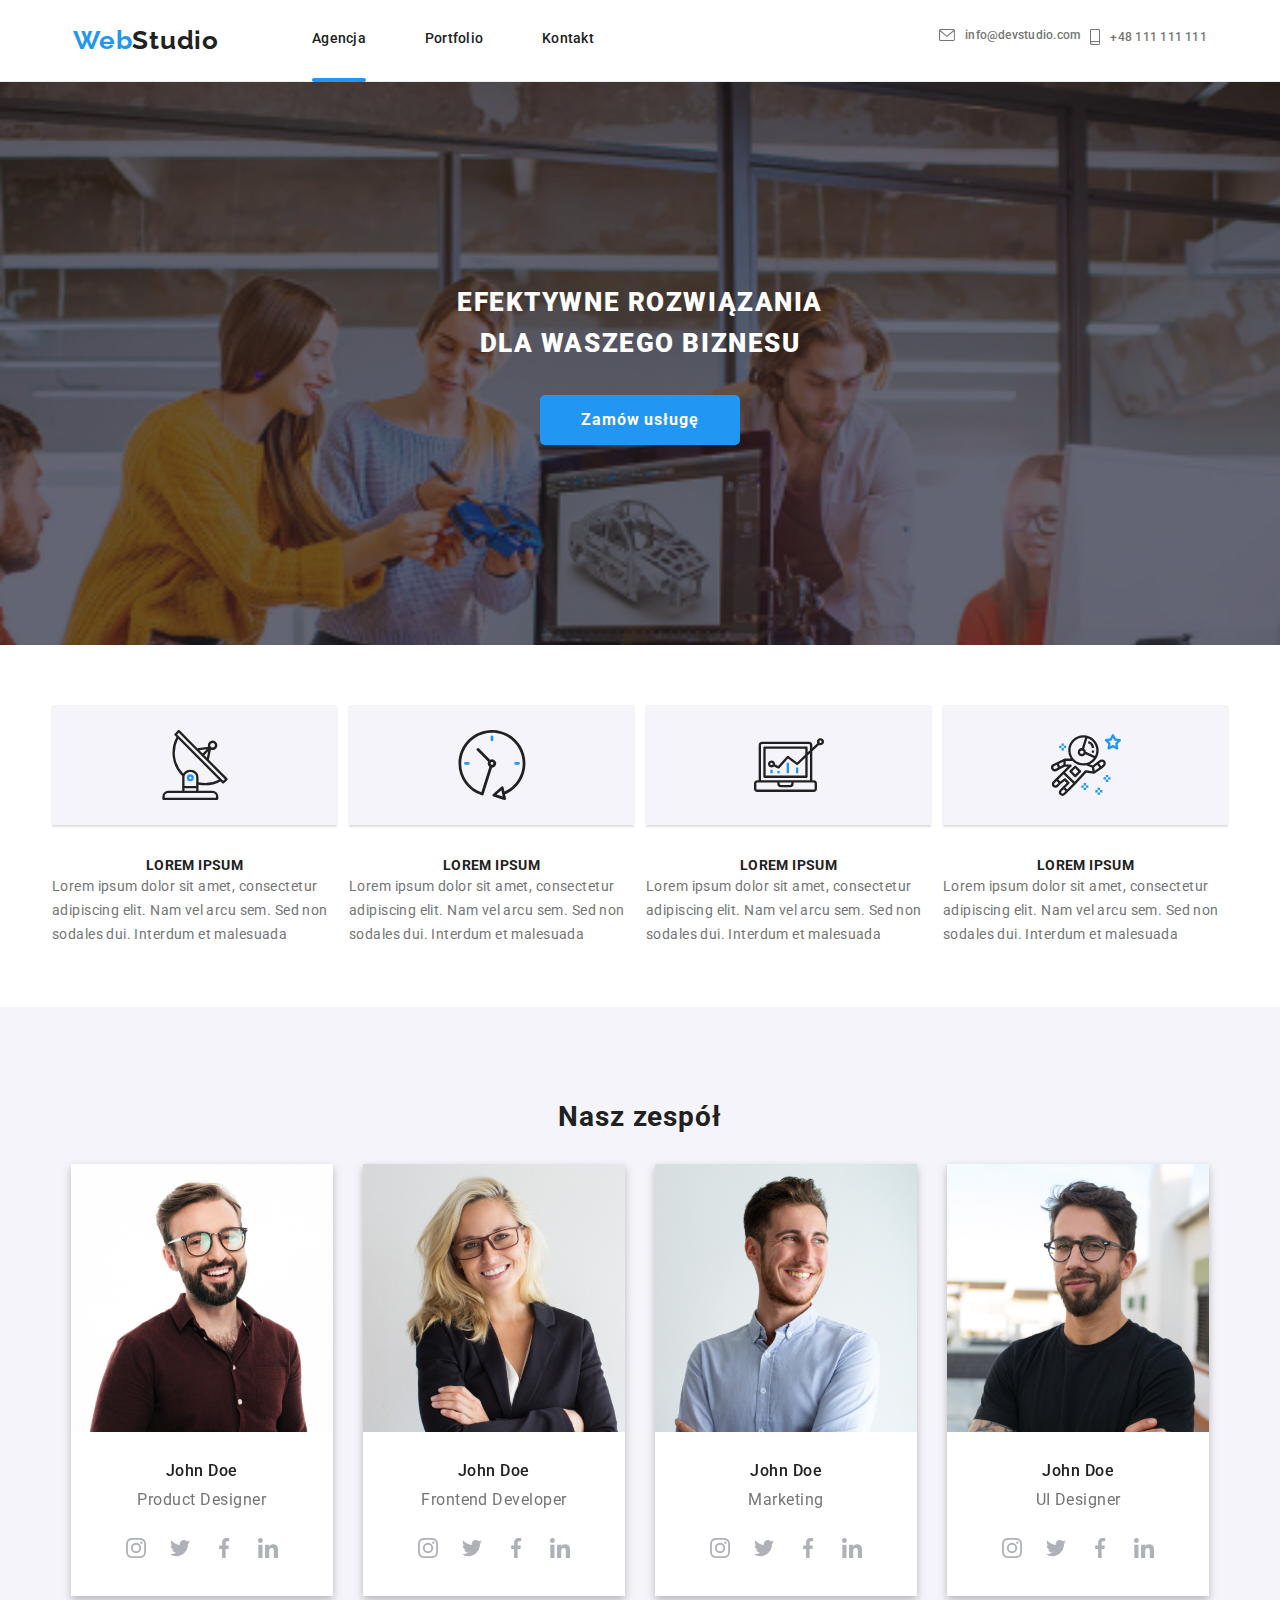
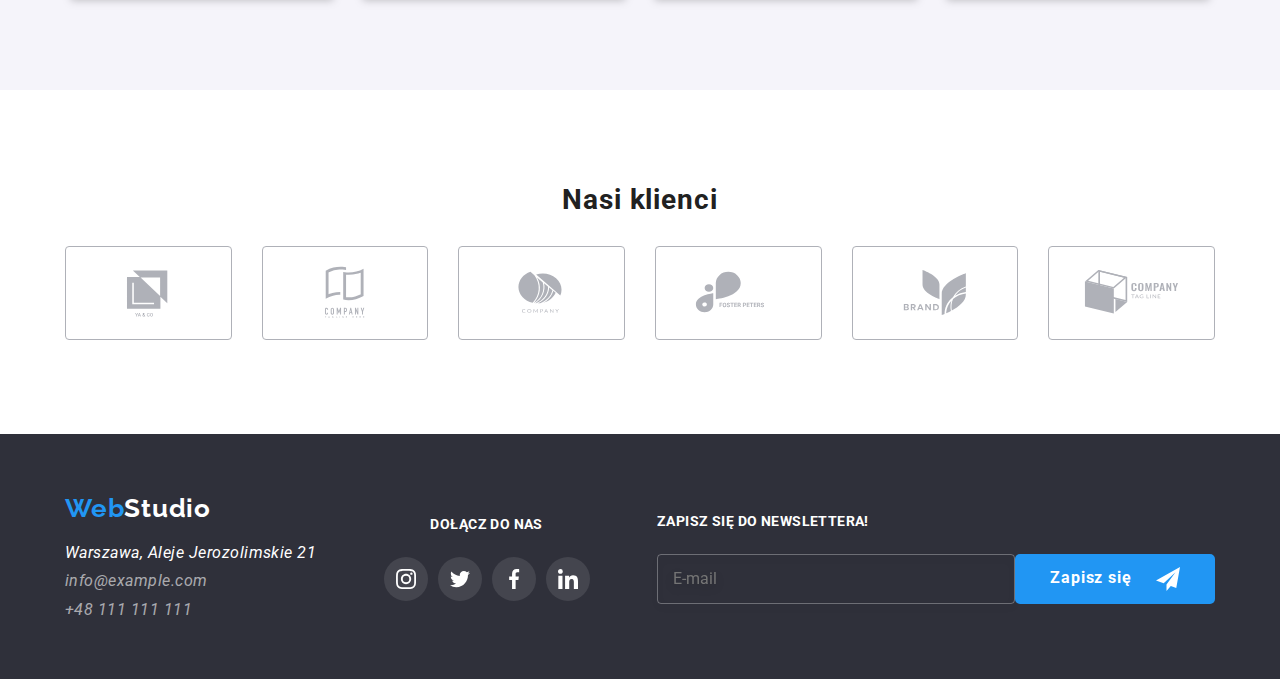
==== commit 9345a060: "style-done" ====
--- a/index.html
+++ b/index.html
@@ -19,7 +19,7 @@
   </head>
   <body class="body">
  
-      <header class="header header--border">
+      <header class="header header--border container">
       <div class="header__div">
         <div class="header__logo-div">
           <a href="index.html" class="logo">
@@ -44,7 +44,7 @@
         </nav>
         <ul class="header__contact list">
           <li>
-            <a href="mailto:info@devstudio.com" class="link--hover link header__mail"
+            <a href="mailto:info@devstudio.com" class=" link header__mail"
               ><svg class="header__mail-svg" alt="mail icon">
                 <use href="./images/icons.svg#icon-mail"></use>
               </svg>
@@ -53,7 +53,7 @@
           </li>
 
           <li>
-            <a href="tel:+48111111111" class="link--hover link header__tel"
+            <a href="tel:+48111111111" class=" link header__tel"
               ><svg class="header__tel-svg" alt="phone icon">
                 <use href="./images/icons.svg#icon-phone"></use>
               </svg>
--- a/css/main.min.css
+++ b/css/main.min.css
@@ -1,3 +1,3 @@
-.visually-hidden{-moz-appearance:none;-webkit-appearance:none;appearance:none}.social-link{display:flex;align-items:center;justify-content:center;width:44px;height:44px;border-radius:50%;transition-property:background;transition-duration:250ms;transition-timing-function:cubic-bezier(0.4, 0, 0.2, 1);transition-delay:0}.social-link--footer:hover,.social-link--footer:focus{background:var(--main-color);transform:background}.social-link--footer{background:rgba(255,255,255,0.1);fill:var(--transparent-fill)}.backdrop{position:fixed;background-color:rgba(0,0,0,0.2);left:0;top:0;width:100%;height:100%;transition:opacity 250ms cubic-bezier(0.4, 0, 0.2, 1)}.is-hidden{opacity:0;pointer-events:none}.backdrop-menu{display:flex;flex-direction:column;justify-content:space-between;z-index:1;position:fixed;left:0;top:0;width:100%;height:100%;background-color:var(--transparent-fill);padding:48px 40px;padding-right:17.291vw;transition:opacity 250ms cubic-bezier(0.4, 0, 0.2, 1)}.modal{position:absolute;background-color:var(--transparent-fill);box-shadow:0px 1px 3px rgba(0,0,0,0.12),0px 1px 1px rgba(0,0,0,0.14),0px 2px 1px rgba(0,0,0,0.2);border-radius:4px;max-width:450px;width:100%;min-height:609px;top:50%;left:50%;transform:translate(-50%, -50%);padding:40px}.modal--title{font-weight:700;font-size:20px;line-height:1.15;text-align:center;letter-spacing:0.03em;color:var(--secondary-color);margin-bottom:12px}.form{margin-top:12px}.form__input{font-size:12px;line-height:1.167;letter-spacing:0.01em;color:var(--background-color);margin-bottom:10px}.form__input-last{font-size:12px;line-height:1.167;letter-spacing:0.01em;color:var(--background-color)}.form__input-bar{display:block;position:relative;margin-top:4px;margin-bottom:10px;height:40px}.form__input-area{width:100%;height:40px;padding-left:35px;border:1px solid rgba(33,33,33,0.2);border-radius:4px;transition:border-color 250ms cubic-bezier(0.4, 0, 0.2, 1)}.form__svg{position:absolute;left:12px;top:50%;transform:translateY(-50%);transition:fill 250ms cubic-bezier(0.4, 0, 0.2, 1);fill:var(--secondary-color)}.form__textarea{display:block;position:relative;margin-top:4px;margin-bottom:10px}.form__textarea-bar{resize:none;width:100%;height:120px;border:1px solid rgba(33,33,33,0.2);border-radius:4px;transition:border-color 250ms cubic-bezier(0.4, 0, 0.2, 1);padding:12px 16px;color:var(--secondary-color)}.form__textarea-bar:placeholder-shown{font-size:12px;line-height:1.167;letter-spacing:0.01em;color:rgba(117,117,117,0.5)}.form__input-area:focus,.form__textarea-bar:focus{border-color:var(--main-color);outline:none}.form__input-area:focus+.form__svg{fill:var(--main-color)}.form__policy-link{display:inline-block;margin-left:3px;margin-right:3px;color:var(--main-color)}.form__policy-text::before{display:inline-block;content:"";background-image:url("data:image/svg+xml;charset=utf8,%3Csvg width='16' height='16' viewBox='0 0 16 16' fill='none' xmlns='http://www.w3.org/2000/svg'%3E%3Cpath d='M14.2222 1.66667V13.3333H1.77778V1.66667H14.2222ZM14.2222 0H1.77778C0.8 0 0 0.75 0 1.66667V13.3333C0 14.25 0.8 15 1.77778 15H14.2222C15.2 15 16 14.25 16 13.3333V1.66667C16 0.75 15.2 0 14.2222 0Z' fill='%23212121'/%3E%3C/svg%3E");width:16px;height:16px;margin-right:8px;transition:opacity 250ms cubic-bezier(0.4, 0, 0.2, 1);opacity:0.85}.form__policy-check:checked+.form__policy-text::before{background-image:url("data:image/svg+xml;charset=utf8,%3Csvg width='16' height='16' viewBox='0 0 16 16' fill='none' xmlns='http://www.w3.org/2000/svg'%3E%3Crect width='16' height='16' rx='2' fill='%232196F3'/%3E%3Cpath d='M3.95703 7.75166L3.88825 7.68604L3.81923 7.75141L2.93123 8.59258L2.85486 8.66492L2.93097 8.73753L6.42671 12.0724L6.49574 12.1382L6.56476 12.0724L14.069 4.91352L14.1449 4.84116L14.069 4.76881L13.1873 3.92764L13.1183 3.86183L13.0493 3.92761L6.49577 10.1735L3.95703 7.75166Z' fill='white' stroke='white' stroke-width='0.2'/%3E%3C/svg%3E");opacity:1}.form__policy-text{display:flex;justify-content:center;align-items:center;font-size:12px;line-height:1.71;letter-spacing:0.03em;color:var(--background-color);margin-bottom:30px}.btn-primary{width:200px;height:50px;background-color:var(--main-color);font-weight:700;font-size:16px;letter-spacing:0.06em;cursor:pointer;color:var(--transparent-fill);border-radius:5px;border:none;display:block}.btn-primary--submit{margin:0 auto}.btn-primary--form{display:flex;align-items:center;justify-content:center}.btn-primary:hover,.btn-primary:focus{background-color:#0286f1}.portfolio__btn{height:38px;background-color:var(--btn-background);border-radius:5px;cursor:pointer;border:none;padding:6px 22px;transition-property:color,- background-color, box-shadow;transition-duration:250ms;transition-timing-function:cubic-bezier(0.4, 0, 0.2, 1);transition-delay:0}.portfolio__btn:hover,.portfolio__btn:focus{background-color:var(--main-color);color:var(--transparent-fill);box-shadow:0px 3px 1px rgba(0,0,0,0.1),0px 1px 2px rgba(0,0,0,0.08),0px 2px 2px rgba(0,0,0,0.12);font-weight:bold;transform:color, background-color, box-shadow}.close-btn{position:absolute;width:30px;height:30px;padding:5px;top:8px;right:8px;border:1px solid rgba(0,0,0,0.1);border-radius:50%;cursor:pointer;background-color:var(--transparent-fill);transition:fill}.close-btn:hover,.close-btn:focus{fill:var(--main-color);transform:fill}.mobile-close-btn{position:absolute;width:40px;height:40px;padding:5px;top:10px;right:15px;cursor:pointer;fill:var(--secondary-color);background-color:var(--transparent-fill);transition:fill}.mobile-close-btn:hover,.mobile-close-btn:focus{fill:var(--main-color);transform:fill}.portfolio__buttons{display:flex;justify-content:center;align-items:center;padding-bottom:34px}.portfolio__buttons-list:not(:last-child){margin-right:8px}.mobile-menu__link{font-weight:500;font-size:40px;line-height:1.17;letter-spacing:0.02em;color:var(--secondary-color)}.mobile-menu__list-point:not(:last-child){margin-bottom:36px}.mobile-menu__contact{margin-top:auto;margin-bottom:64px}.mobile-menu__contact-list:not(:last-child){margin-bottom:32px}.mobile-menu__tel{font-weight:500;font-size:34px;line-height:1.17;letter-spacing:0.02em}.mobile-menu__mail{font-weight:500;font-size:24px;line-height:1.17;letter-spacing:0.02em;color:var(--background-color)}.mobile-menu__social{display:flex;align-items:center;flex-wrap:wrap;justify-content:space-between}.mobile-menu__social-link{position:relative;font-weight:500;font-size:18px;line-height:1.17;letter-spacing:0.02em;color:var(--main-color)}.mobile-menu__social-list{position:relative}.mobile-menu__social-list:not(:first-child)::after{content:"";position:absolute;left:0;top:0;width:0;height:100%;border:1px solid rgba(33,33,33,0.2);transform:translateX(-10px)}:root{--main-color: #2196f3;--secondary-color: #212121;--background-color: #757575;--footer-background: #2f303a;--transparent-fill: #ffffff;--btn-background: #f5f4fa;--portfolio-frames: #eeeeee;--header-border: #ECECEC;--svg-color: #afb1b8;--gradient: rgba(47, 48, 58, 0.4);--logo-font: 'Raleway';--body-font: 'Roboto'}body{font-family:var(--body-font);font-style:normal;color:var(--background-color);max-width:1600;margin:0 auto}h1,h2,h3,h4,h5,h6,ul,ol,p{margin:0;padding:0}img{display:block;max-width:100%;height:auto}.list{list-style:none}.link{text-decoration:none}.container{width:100%;padding:0px 15px;margin-right:auto;margin-left:auto}@media screen and (min-width: 480px) and (max-width: 768px){.container{min-width:480px}.section{padding:60px 0px}}@media screen and (min-width: 768px){.container{min-width:768px}}@media screen and (min-width: 1200px){.container{min-width:1200px;padding:0px 215px}.section{padding:94px 0px}}.logo{text-decoration:none}.logo--blue,.logo--black,.logo--white{font-family:var(--logo-font);font-weight:700;font-size:24px;line-height:1.1;letter-spacing:0.03em}.logo--blue{color:var(--main-color)}.logo--black{color:var(--secondary-color)}.logo--white{color:var(--transparent-fill)}@media screen and (min-width: 1200px){.logo{text-decoration:none}.logo--blue,.logo--black,.logo--white{font-size:26px}}.header{padding:0 15px}.header__div{display:flex;align-items:center;justify-content:space-between;padding:16px 0}.header__menu{display:block;width:40px;height:40px}.header--border{border-bottom:1px solid var(--header-border)}.header__mail,.header__tel,.header__contact{display:none}.header .nav-header{display:none}.header .menu--hover{text-decoration:none;color:var(--secondary-color);transition-property:color, fill;transition-duration:250ms;transition-timing-function:cubic-bezier(0.4, 0, 0.2, 1);transition-delay:0;cursor:pointer}.header .menu--hover:hover,.header .menu--hover:focus{color:var(--main-color);transform:color;fill:var(--main-color)}@media screen and (min-width: 768px) and (max-width: 1200px){.header__div{padding:26px 0;justify-content:start}.header__menu{display:none}.header__logo-div{margin-right:83px}.header__mail{margin-bottom:10px}.header__mail,.header__tel{display:unset;font-size:12px;line-height:1;letter-spacing:0.02em;margin:0 auto}.header__mail-svg{width:14px;height:10px;margin-right:8px}.header__tel-svg{width:10px;height:14px;margin-right:8px}.header__contact{display:flex;flex-direction:column;color:var(--background-color);margin-left:101px}.header .nav-header{display:unset}.header .nav-header__list{display:flex;align-items:center;justify-content:start}.header .nav-header__list-point:not(:last-child){margin-right:60px}.header .link--hover{text-decoration:none;color:var(--secondary-color);transition-property:color, fill;transition-duration:250ms;transition-timing-function:cubic-bezier(0.4, 0, 0.2, 1);transition-delay:0}.header .link--hover:hover,.header .link--hover:focus{color:var(--main-color);transform:color;fill:var(--main-color)}.header .active::after{content:"";display:block;border-bottom:4px solid var(--main-color);border-radius:2px;transform:translateY(39px)}.header .active--choose::after{content:"";display:block;border-bottom:4px solid transparent;border-radius:2px;transform:scaleX(0) translateY(39px);transform-origin:right;transition:transform 150ms ease-in}.header .active--choose:hover::after,.header .active--choose:focus::after{content:"";display:block;border-bottom:4px solid var(--main-color);border-radius:2px;transform:scaleX(1) translateY(39px);transform-origin:left}}@media screen and (min-width: 1200px){.header{display:flex;justify-content:center}.header__div{display:flex;align-items:center;justify-content:center;padding:32px 0}.header__menu{display:none}.header__contact{display:flex;margin-right:auto;margin-left:200px}.header__mail,.header__tel{display:unset}.header__mail-svg{width:16px;height:12px}.header__tel-svg{width:10px;height:16px}.header__logo-div{margin-right:93px}.header__mail{margin-left:auto;margin-right:50px}.header .nav-header{display:unset}.header .nav-header__list{display:flex;align-items:center}.header .nav-header__list-point:not(:last-child){margin-right:46px}.header .link--hover{text-decoration:none;color:var(--secondary-color);transition-property:color, fill;transition-duration:250ms;transition-timing-function:cubic-bezier(0.4, 0, 0.2, 1);transition-delay:0}.header .link--hover:hover,.header .link--hover:focus{color:var(--main-color);transform:color;fill:var(--main-color)}.header .active::after{content:"";display:block;border-bottom:4px solid var(--main-color);border-radius:2px;transform:translateY(35px)}.header .active--choose::after{content:"";display:block;border-bottom:4px solid transparent;border-radius:2px;transform:scaleX(0) translateY(35px);transform-origin:right;transition:transform 150ms ease-in}.header .active--choose:hover::after,.header .active--choose:focus::after{content:"";display:block;border-bottom:4px solid var(--main-color);border-radius:2px;transform:scaleX(1) translateY(35px);transform-origin:left}}.footer{background-color:var(--footer-background);padding:60px 0}.footer__flex{display:flex;flex-direction:column;justify-content:center;align-items:center}.footer .logo{display:flex;justify-content:center}.footer__social-media{display:flex;justify-content:center;flex-direction:column;width:206px;height:80px;text-align:center}.footer--headers{font-size:14px;line-height:1.71;letter-spacing:0.03em;text-transform:uppercase;color:var(--transparent-fill);margin-bottom:20px;font-weight:700}.footer-social{display:flex;align-items:center;justify-content:space-between;height:44px}.footer__form{display:flex;flex-direction:column;justify-content:center;align-items:center;text-align:center}.footer__flex-item{margin-bottom:60px}.footer-form{width:100%}.footer-form__span{display:flex;flex-direction:column;justify-content:center;align-items:center}.footer-form .btn-primary{margin-top:20px}.footer-form__textbox{display:block;width:91vw;max-width:450px;height:50px;background-color:transparent;border:1px solid rgba(255,255,255,0.3);box-sizing:border-box;filter:drop-shadow(0px 4px 4px rgba(0,0,0,0.15));border-radius:4px;padding:16px 15px;color:var(--transparent-fill)}.footer-form__svg{width:24px;height:24px;margin-left:24px}.address{text-align:center}.address--font{font-weight:400;font-size:14px;line-height:1;letter-spacing:0.03em}.address--color-main{color:var(--transparent-fill)}.address--color-second{color:rgba(255,255,255,0.6)}.address__list-point:not(:last-child){padding-bottom:9px}.address__list-point:first-child{padding-top:20px}.link--hover{text-decoration:none;transition-property:color, fill;transition-duration:250ms;transition-timing-function:cubic-bezier(0.4, 0, 0.2, 1);transition-delay:0}.link--hover:hover,.link--hover:focus{color:var(--main-color);transform:color;fill:var(--main-color)}.main__background{background-image:linear-gradient(var(--gradient), var(--gradient)),url(../images/main/main-mob.jpg);background-size:cover}.main-site{display:flex;justify-content:center;align-items:center;flex-direction:column}.main-site__headline{width:100%;font-weight:900;font-size:26px;line-height:1.61;text-align:center;letter-spacing:0.06em;text-transform:uppercase;color:var(--transparent-fill);padding-top:106px;padding-bottom:30px}.main-site__btn{padding-bottom:106px}.main-description,.about-us__list,.main-crew{display:flex;align-items:center;justify-content:space-evenly;flex-direction:row}.main-headline{font-weight:700;font-size:28px;line-height:1.17;text-align:center;letter-spacing:0.03em;color:var(--secondary-color);padding-bottom:30px}@media screen and (min-device-pixel-ratio: 2) and (min-width: 320px) and (max-width: 767px), screen and (-webkit-min-device-pixel-ratio: 2) and (min-width: 320px) and (max-width: 767px), screen and (min-resolution: 192dpi) and (min-width: 320px) and (max-width: 767px), screen and (min-resolution: 2dppx) and (min-width: 320px) and (max-width: 767px){.main__background{background-image:linear-gradient(var(--gradient), var(--gradient)),url(../images/main/main-mob@2x.jpg);background-size:cover}}.main-description{padding-top:60px;padding-bottom:60px;display:flex;flex-direction:column}.main-description__text{font-size:14px;line-height:1.71;letter-spacing:0.03em}.main-description__pic{display:flex;justify-content:center;align-items:center;background-color:var(--btn-background);padding:25px 100px;margin-bottom:30px;box-shadow:0px 3px 1px rgba(0,0,0,0.01),0px 1px 2px rgba(0,0,0,0.05),0px 2px 2px rgba(0,0,0,0.09)}.main-description__title{font-weight:700;font-size:14px;line-height:1.43;letter-spacing:0.03em;text-transform:uppercase;color:var(--secondary-color);text-align:center}.main-description__list:not(:last-child){margin-bottom:30px}.about-us{display:none}.third-section-bcgd{background-color:var(--btn-background)}.crew__list{display:flex;align-items:center;flex-direction:column}.crew__list-point{border-bottom-left-radius:5px;border-bottom-right-radius:5px;filter:drop-shadow(0px 4px 4px rgba(0,0,0,0.25))}.crew__list-point:not(:last-child){margin-bottom:30px}.social-list{display:flex;align-items:center;justify-content:center}.crew__fig{margin:0px;background-color:var(--transparent-fill);transition:250ms cubic-bezier(0.4, 0, 0.2, 1)}.crew-fig__list-name{font-weight:500;font-size:16px;line-height:1.18;letter-spacing:0.03em;color:var(--secondary-color);padding-top:30px;padding-bottom:10px}.crew-fig__list-tag{font-size:16px;line-height:1.18;letter-spacing:0.03em;padding-bottom:16px;color:var(--background-color)}.crew-fig__list-name,.crew-fig__list-tag{text-align:center}.crew-fig__image{width:100%;height:100%}.crew-fig__list .social-list{padding-bottom:26px}.social-link--crew{fill:var(--svg-color)}.social-link--crew.social-link--crew:hover,.social-link--crew.social-link--crew:focus{background-color:var(--main-color);fill:var(--transparent-fill);transform:fill, background}.clients__list{display:flex;align-items:center;justify-content:center;flex-wrap:wrap;margin-left:-30px;margin-top:-30px}.clients__list-point{margin-left:30px;margin-top:30px;flex-basis:calc(100% / 2 - 30px)}.clients__list-link{display:flex;justify-content:center;align-items:center;padding:16px 0px;border:1px solid var(--svg-color);border-radius:4px;fill:var(--svg-color);transition-property:fill, border;transition-duration:250ms;transition-timing-function:cubic-bezier(0.4, 0, 0.2, 1);transition-delay:0}.clients__list-link:hover,.clients__list-link:focus{fill:var(--main-color);border:1px solid var(--main-color);transform:fill, border}.product{display:flex;justify-content:space-around;align-items:center;flex-wrap:wrap}.product__title{font-weight:700;font-size:18px;line-height:2;letter-spacing:0.06em;color:var(--secondary-color)}.product__list{flex-basis:100%;transition-property:box-shadow;transition-duration:250ms;transition-timing-function:cubic-bezier(0.4, 0, 0.2, 1);transition-delay:0}.product__list:hover,.product__list:focus{box-shadow:0px 1px 1px rgba(0,0,0,0.12),0px 4px 4px rgba(0,0,0,0.06),1px 4px 6px rgba(0,0,0,0.16);transform:box-shadow}.product__list:nth-child(-n+6){margin-bottom:30px}.product__fig{margin:0}.product__figcap{padding-top:20px;padding-left:24px;border-bottom:1px solid var(--portfolio-frames);border-left:1px solid var(--portfolio-frames);border-right:1px solid var(--portfolio-frames)}.product__img-text{font-size:16px;line-height:1.88;padding-bottom:20px;letter-spacing:0.03em}.hidden-box{position:relative;overflow:hidden}.overlay{position:absolute;top:0;left:0;width:100%;height:100%;transition-property:color,translateY(100%);transition-duration:250ms;transition-timing-function:cubic-bezier(0.4, 0, 0.2, 1);transition-delay:0;background-color:rgba(33,150,243,0.9);transform:translateY(100%);font-size:18px;color:var(--transparent-fill);padding:49px 45px 49px 24px;line-height:1.56;letter-spacing:0.03em}.product__fig:hover .overlay{transform:translateY(0)}
+.visually-hidden{-moz-appearance:none;-webkit-appearance:none;appearance:none}.social-link{display:flex;align-items:center;justify-content:center;width:44px;height:44px;border-radius:50%;transition-property:background;transition-duration:250ms;transition-timing-function:cubic-bezier(0.4, 0, 0.2, 1);transition-delay:0}.social-link--footer:hover,.social-link--footer:focus{background:var(--main-color);transform:background}.social-link--footer{background:rgba(255,255,255,0.1);fill:var(--transparent-fill)}.backdrop{position:fixed;background-color:rgba(0,0,0,0.2);left:0;top:0;width:100%;height:100%;transition:opacity 250ms cubic-bezier(0.4, 0, 0.2, 1)}.is-hidden{opacity:0;pointer-events:none}.backdrop-menu{display:flex;flex-direction:column;justify-content:space-between;z-index:1;position:fixed;left:0;top:0;width:100%;height:100%;background-color:var(--transparent-fill);padding:48px 40px;padding-right:17.291vw;transition:opacity 250ms cubic-bezier(0.4, 0, 0.2, 1)}.modal{position:absolute;background-color:var(--transparent-fill);box-shadow:0px 1px 3px rgba(0,0,0,0.12),0px 1px 1px rgba(0,0,0,0.14),0px 2px 1px rgba(0,0,0,0.2);border-radius:4px;max-width:450px;width:100%;min-height:609px;top:50%;left:50%;transform:translate(-50%, -50%);padding:40px}@media screen and (min-width: 1200px){.modal{max-width:528px;min-height:581px}}.modal--title{font-weight:700;font-size:20px;line-height:1.15;text-align:center;letter-spacing:0.03em;color:var(--secondary-color);margin-bottom:12px}.form{margin-top:12px}.form__input{font-size:12px;line-height:1.167;letter-spacing:0.01em;color:var(--background-color);margin-bottom:10px}.form__input-last{font-size:12px;line-height:1.167;letter-spacing:0.01em;color:var(--background-color)}.form__input-bar{display:block;position:relative;margin-top:4px;margin-bottom:10px;height:40px}.form__input-area{width:100%;height:40px;padding-left:35px;border:1px solid rgba(33,33,33,0.2);border-radius:4px;transition:border-color 250ms cubic-bezier(0.4, 0, 0.2, 1)}.form__svg{position:absolute;left:12px;top:50%;transform:translateY(-50%);transition:fill 250ms cubic-bezier(0.4, 0, 0.2, 1);fill:var(--secondary-color)}.form__textarea{display:block;position:relative;margin-top:4px;margin-bottom:10px}.form__textarea-bar{resize:none;width:100%;height:120px;border:1px solid rgba(33,33,33,0.2);border-radius:4px;transition:border-color 250ms cubic-bezier(0.4, 0, 0.2, 1);padding:12px 16px;color:var(--secondary-color)}.form__textarea-bar:placeholder-shown{font-size:12px;line-height:1.167;letter-spacing:0.01em;color:rgba(117,117,117,0.5)}.form__input-area:focus,.form__textarea-bar:focus{border-color:var(--main-color);outline:none}.form__input-area:focus+.form__svg{fill:var(--main-color)}.form__policy-link{display:inline-block;margin-left:3px;margin-right:3px;color:var(--main-color)}.form__policy-text::before{display:inline-block;content:"";background-image:url("data:image/svg+xml;charset=utf8,%3Csvg width='16' height='16' viewBox='0 0 16 16' fill='none' xmlns='http://www.w3.org/2000/svg'%3E%3Cpath d='M14.2222 1.66667V13.3333H1.77778V1.66667H14.2222ZM14.2222 0H1.77778C0.8 0 0 0.75 0 1.66667V13.3333C0 14.25 0.8 15 1.77778 15H14.2222C15.2 15 16 14.25 16 13.3333V1.66667C16 0.75 15.2 0 14.2222 0Z' fill='%23212121'/%3E%3C/svg%3E");width:16px;height:16px;margin-right:8px;transition:opacity 250ms cubic-bezier(0.4, 0, 0.2, 1);opacity:0.85}.form__policy-check:checked+.form__policy-text::before{background-image:url("data:image/svg+xml;charset=utf8,%3Csvg width='16' height='16' viewBox='0 0 16 16' fill='none' xmlns='http://www.w3.org/2000/svg'%3E%3Crect width='16' height='16' rx='2' fill='%232196F3'/%3E%3Cpath d='M3.95703 7.75166L3.88825 7.68604L3.81923 7.75141L2.93123 8.59258L2.85486 8.66492L2.93097 8.73753L6.42671 12.0724L6.49574 12.1382L6.56476 12.0724L14.069 4.91352L14.1449 4.84116L14.069 4.76881L13.1873 3.92764L13.1183 3.86183L13.0493 3.92761L6.49577 10.1735L3.95703 7.75166Z' fill='white' stroke='white' stroke-width='0.2'/%3E%3C/svg%3E");opacity:1}.form__policy-text{display:flex;justify-content:center;align-items:center;font-size:12px;line-height:1.71;letter-spacing:0.03em;color:var(--background-color);margin-bottom:30px}@media screen and (min-width: 1200px){.form__policy-text{font-size:14px}}.btn-primary{width:200px;height:50px;background-color:var(--main-color);font-weight:700;font-size:16px;letter-spacing:0.06em;cursor:pointer;color:var(--transparent-fill);border-radius:5px;border:none;display:block}.btn-primary--submit{margin:0 auto}.btn-primary--form{display:flex;align-items:center;justify-content:center}.btn-primary:hover,.btn-primary:focus{background-color:#0286f1}.portfolio__btn{height:38px;background-color:var(--btn-background);border-radius:5px;cursor:pointer;border:none;padding:6px 22px;transition-property:color,+ background-color, box-shadow;transition-duration:250ms;transition-timing-function:cubic-bezier(0.4, 0, 0.2, 1);transition-delay:0}.portfolio__btn:hover,.portfolio__btn:focus{background-color:var(--main-color);color:var(--transparent-fill);box-shadow:0px 3px 1px rgba(0,0,0,0.1),0px 1px 2px rgba(0,0,0,0.08),0px 2px 2px rgba(0,0,0,0.12);font-weight:bold;transform:color, background-color, box-shadow}.close-btn{position:absolute;width:30px;height:30px;padding:5px;top:8px;right:8px;border:1px solid rgba(0,0,0,0.1);border-radius:50%;cursor:pointer;background-color:var(--transparent-fill);transition:fill}.close-btn:hover,.close-btn:focus{fill:var(--main-color);transform:fill}.mobile-close-btn{position:absolute;width:40px;height:40px;padding:5px;top:10px;right:15px;cursor:pointer;fill:var(--secondary-color);background-color:var(--transparent-fill);transition:fill}.mobile-close-btn:hover,.mobile-close-btn:focus{fill:var(--main-color);transform:fill}.portfolio__buttons{display:flex;justify-content:center;align-items:center;padding-bottom:34px}.portfolio__buttons-list:not(:last-child){margin-right:8px}.mobile-menu__link{font-weight:500;font-size:40px;line-height:1.17;letter-spacing:0.02em;color:var(--secondary-color)}.mobile-menu__list-point:not(:last-child){margin-bottom:36px}.mobile-menu__contact{margin-top:auto;margin-bottom:64px}.mobile-menu__contact-list:not(:last-child){margin-bottom:32px}.mobile-menu__tel{font-weight:500;font-size:34px;line-height:1.17;letter-spacing:0.02em}.mobile-menu__mail{font-weight:500;font-size:24px;line-height:1.17;letter-spacing:0.02em;color:var(--background-color)}.mobile-menu__social{display:flex;align-items:center;flex-wrap:wrap;justify-content:space-between}.mobile-menu__social-link{position:relative;font-weight:500;font-size:18px;line-height:1.17;letter-spacing:0.02em;color:var(--main-color)}.mobile-menu__social-list{position:relative}.mobile-menu__social-list:not(:first-child)::after{content:"";position:absolute;left:0;top:0;width:0;height:100%;border:1px solid rgba(33,33,33,0.2);transform:translateX(-10px)}:root{--main-color: #2196f3;--secondary-color: #212121;--background-color: #757575;--footer-background: #2f303a;--transparent-fill: #ffffff;--btn-background: #f5f4fa;--portfolio-frames: #eeeeee;--header-border: #ECECEC;--svg-color: #afb1b8;--gradient: rgba(47, 48, 58, 0.4);--logo-font: 'Raleway';--body-font: 'Roboto'}body{font-family:var(--body-font);font-style:normal;color:var(--background-color);max-width:1600;margin:0 auto}h1,h2,h3,h4,h5,h6,ul,ol,p{margin:0;padding:0}img{display:block;max-width:100%;height:auto}.list{list-style:none}.link{text-decoration:none}.container{width:100%;padding:0px 15px;margin-right:auto;margin-left:auto}.section{padding:60px 0px}@media screen and (min-width: 480px) and (max-width: 768px){.container{max-width:480px}}@media screen and (min-width: 768px){.container{max-width:768px}}@media screen and (min-width: 768px) and (min-width: 1200px){.container{max-width:1200px;padding:0px 25px}.section{padding:94px 0px}}.logo{text-decoration:none}.logo--blue,.logo--black,.logo--white{font-family:var(--logo-font);font-weight:700;font-size:24px;line-height:1.1;letter-spacing:0.03em}.logo--blue{color:var(--main-color)}.logo--black{color:var(--secondary-color)}.logo--white{color:var(--transparent-fill)}@media screen and (min-width: 1200px){.logo{text-decoration:none}.logo--blue,.logo--black,.logo--white{font-size:26px}}.header{display:flex;justify-content:space-between;align-items:center;padding:0 15px;max-width:320px}.header__div{display:flex;align-items:center;justify-content:space-evenly;padding:16px 0}.header__logo-div{margin-right:120px}.header__menu{display:block;width:40px;height:40px}.header--border{border-bottom:1px solid var(--header-border)}.header__mail,.header__tel,.header__contact{display:none}.header .nav-header{display:none}.header .menu--hover{text-decoration:none;color:var(--secondary-color);transition-property:color, fill;transition-duration:250ms;transition-timing-function:cubic-bezier(0.4, 0, 0.2, 1);transition-delay:0;cursor:pointer}.header .menu--hover:hover,.header .menu--hover:focus{color:var(--main-color);transform:color;fill:var(--main-color)}@media screen and (min-width: 480px){.header{max-width:480px}.header__logo-div{margin-right:276px}}@media screen and (min-width: 768px){.header{max-width:768px}.header__logo-div{margin-right:83px}.header__div{padding:26px 0}.header__menu{display:none}.header__mail{margin-bottom:10px}.header__mail,.header__tel{display:flex;justify-content:start;align-items:center;color:var(--background-color);fill:var(--background-color)}.header__mail:hover,.header__mail:focus,.header__tel:hover,.header__tel:focus{color:var(--main-color);transform:color;fill:var(--main-color)}.header__mail-svg{width:14px;height:10px;margin-right:10px}.header__tel-svg{width:10px;height:14px;margin-right:10px}.header__contact{display:flex;flex-direction:column;color:var(--background-color);font-size:12px;line-height:1.14px;letter-spacing:0.02em;font-weight:500}.header .nav-header{display:unset;margin-left:auto;margin-right:101px}.header .nav-header__list{display:flex;align-items:center;justify-content:space-between;min-width:282px;font-size:14px;line-height:1.14px;letter-spacing:0.02em;font-weight:500}.header .link--hover{text-decoration:none;color:var(--secondary-color);transition-property:color, fill;transition-duration:250ms;transition-timing-function:cubic-bezier(0.4, 0, 0.2, 1);transition-delay:0}.header .link--hover:hover,.header .link--hover:focus{color:var(--main-color);transform:color;fill:var(--main-color)}.header .active::after{content:"";display:block;border-bottom:4px solid var(--main-color);border-radius:2px;transform:translateY(41px)}.header .active--choose::after{content:"";display:block;border-bottom:4px solid transparent;border-radius:2px;transform:scaleX(0) translateY(41px);transform-origin:right;transition:transform 150ms ease-in}.header .active--choose:hover::after,.header .active--choose:focus::after{content:"";display:block;border-bottom:4px solid var(--main-color);border-radius:2px;transform:scaleX(1) translateY(41px);transform-origin:left}}@media screen and (min-width: 1200px){.header{justify-content:center;max-width:1600px}.header__logo-div{margin-right:93px}.header__div{padding:26px 0}.header__menu{display:none}.header__mail{margin-right:10px}.header__mail-svg{width:16px;height:12px;margin-right:10px}.header__tel-svg{width:10px;height:16px;margin-right:10px}.header__contact{display:flex;flex-direction:row}.header .nav-header{display:unset;margin-left:auto;margin-right:345px}.header .active::after{transform:translateY(39px)}.header .active--choose::after{content:"";transform:scaleX(0) translateY(39px)}.header .active--choose:hover::after,.header .active--choose:focus::after{content:"";transform:scaleX(1) translateY(39px)}}.footer{background-color:var(--footer-background);padding:60px 0}.footer__flex{display:flex;flex-direction:column;justify-content:center;align-items:center;flex-wrap:wrap}.footer__flex-item{margin-bottom:60px}.footer .logo{display:flex;justify-content:center}.footer__social-media{display:flex;justify-content:center;flex-direction:column;width:206px;height:80px;text-align:center}.footer--headers{font-size:14px;line-height:1.71;letter-spacing:0.03em;text-transform:uppercase;color:var(--transparent-fill);margin-bottom:20px;font-weight:700}.footer-social{display:flex;align-items:center;justify-content:space-between;height:44px}.footer__form{display:flex;flex-direction:column;justify-content:center;text-align:center}.footer-form{width:100%}.footer-form__span{display:flex;flex-direction:column;justify-content:center;align-items:center}.footer-form .btn-primary{margin-top:20px}.footer-form__textbox{display:block;width:91vw;max-width:450px;height:50px;background-color:transparent;border:1px solid rgba(255,255,255,0.3);box-sizing:border-box;filter:drop-shadow(0px 4px 4px rgba(0,0,0,0.15));border-radius:4px;padding:16px 15px;color:var(--transparent-fill)}.footer-form__textbox:focus{outline:none}.footer-form__svg{width:24px;height:24px;margin-left:24px}.address{text-align:center}.address--font{font-weight:400;line-height:1.2;letter-spacing:0.03em}.address--color-main{color:var(--transparent-fill)}.address--color-second{color:rgba(255,255,255,0.6)}.address__list-point:not(:last-child){padding-bottom:9px}.address__list-point:first-child{padding-top:20px}.link--hover{text-decoration:none;transition-property:color, fill;transition-duration:250ms;transition-timing-function:cubic-bezier(0.4, 0, 0.2, 1);transition-delay:0}.link--hover:hover,.link--hover:focus{color:var(--main-color);transform:color;fill:var(--main-color)}@media screen and (min-width: 480px){.footer__flex{max-width:480px}}@media screen and (min-width: 768px){.footer__flex{max-width:768px;flex-direction:row;justify-content:space-around}.footer__flex-item{flex-basis:calc(95%/2)}}@media screen and (min-width: 1200px){.footer__flex{flex-wrap:nowrap;max-width:1200px;justify-content:space-between}.footer__flex-item{flex-basis:unset;margin-bottom:unset}.footer__form{text-align:left}.footer .logo{justify-content:start}.footer .address{text-align:left}.footer-form__span{display:flex;flex-direction:row;justify-content:center;align-items:center}.footer-form .btn-primary{margin-top:unset}.footer-form__textbox{max-width:358px}}.main__background{background-image:linear-gradient(var(--gradient), var(--gradient)),url(../images/main/main-mob.jpg);background-size:cover}.main-site{display:flex;justify-content:center;align-items:center;flex-direction:column}.main-site__headline{width:100%;font-weight:900;font-size:26px;line-height:1.61;text-align:center;letter-spacing:0.06em;text-transform:uppercase;color:var(--transparent-fill);padding-top:106px;padding-bottom:30px}.main-site__btn{padding-bottom:106px}.main-description,.about-us__list,.main-crew{display:flex;align-items:center;justify-content:space-evenly;flex-direction:row}.main-headline{font-weight:700;font-size:28px;line-height:1.17;text-align:center;letter-spacing:0.03em;color:var(--secondary-color);padding-bottom:30px}@media screen and (min-width: 480px) and (max-width: 768px){.main-background{max-width:480px}}@media screen and (min-device-pixel-ratio: 2) and (min-width: 320px) and (max-width: 768px), screen and (-webkit-min-device-pixel-ratio: 2) and (min-width: 320px) and (max-width: 768px), screen and (min-resolution: 192dpi) and (min-width: 320px) and (max-width: 768px), screen and (min-resolution: 2dppx) and (min-width: 320px) and (max-width: 768px){.main__background{background-image:linear-gradient(var(--gradient), var(--gradient)),url(../images/main/main-mob@2x.jpg);background-size:cover}}.main-description{padding:60px 0;display:flex;align-items:center;justify-content:space-evenly;flex-direction:column;flex-wrap:wrap;margin-bottom:-30px}.main-description__list{flex-basis:calc(100%);margin-bottom:30px;max-width:95%}.main-description__text{font-size:14px;line-height:1.71;letter-spacing:0.03em}.main-description__pic{display:flex;justify-content:center;align-items:center;background-color:var(--btn-background);padding:25px 0px;margin-bottom:30px;box-shadow:0px 3px 1px rgba(0,0,0,0.01),0px 1px 2px rgba(0,0,0,0.05),0px 2px 2px rgba(0,0,0,0.09)}.main-description__title{font-weight:700;font-size:14px;line-height:1.43;letter-spacing:0.03em;text-transform:uppercase;color:var(--secondary-color);text-align:center}@media screen and (min-width: 480px){.main-description{max-width:480px}}@media screen and (min-width: 768px){.main-description{max-width:768px;flex-direction:row}.main-description__list{flex-basis:calc(95%/2)}}@media screen and (min-width: 1200px){.main-description{flex-direction:row;max-width:1200px}.main-description__list{flex-basis:calc(95%/4)}.main-description__list:nth-child(-n+2){margin-bottom:30px}}.about-us{display:none}.third-section-bcgd{background-color:var(--btn-background)}.crew__list{display:flex;align-items:center;justify-content:center;flex-wrap:wrap;flex-direction:column}.crew__list-point{border-bottom-left-radius:5px;border-bottom-right-radius:5px;filter:drop-shadow(0px 4px 4px rgba(0,0,0,0.25))}.crew__list-point:not(:last-child){margin-bottom:30px}.social-list{display:flex;align-items:center;justify-content:center}.crew__fig{margin:0px;background-color:var(--transparent-fill);transition:250ms cubic-bezier(0.4, 0, 0.2, 1)}.crew-fig__list-name{font-weight:500;font-size:16px;line-height:1.18;letter-spacing:0.03em;color:var(--secondary-color);padding-top:30px;padding-bottom:10px}.crew-fig__list-tag{font-size:16px;line-height:1.18;letter-spacing:0.03em;padding-bottom:16px;color:var(--background-color)}.crew-fig__list-name,.crew-fig__list-tag{text-align:center}.crew-fig__image{width:100%;height:100%}.crew-fig__list .social-list{padding-bottom:26px}.social-link--crew{fill:var(--svg-color)}.social-link--crew.social-link--crew:hover,.social-link--crew.social-link--crew:focus{background-color:var(--main-color);fill:var(--transparent-fill);transform:fill, background}@media screen and (min-width: 480px){.crew{max-width:480px}}@media screen and (min-width: 768px){.crew{max-width:768px}.crew__fig{margin-right:30px;margin-bottom:30px}.crew__list{display:flex;flex-direction:row;margin-right:-30px;margin-bottom:-30px}.crew__list-point{flex-basis:calc(95%/2)}.crew__list-point:not(:last-child){margin-bottom:0}}@media screen and (min-width: 1200px){.crew{max-width:1200px}.crew__fig{background-color:var(--transparent-fill);transition:250ms cubic-bezier(0.4, 0, 0.2, 1)}.crew__fig:hover,.crew__fig:focus{transform:scale(105%)}.crew__list-point{flex-basis:calc(95%/4)}}.clients__list{display:flex;align-items:center;justify-content:center;flex-wrap:wrap;margin-left:-30px;margin-top:-30px}.clients__list-point{margin-left:30px;margin-top:30px;flex-basis:calc(100% / 2 - 30px)}.clients__list-link{display:flex;justify-content:center;align-items:center;padding:16px 0px;border:1px solid var(--svg-color);border-radius:4px;fill:var(--svg-color);transition-property:fill, border;transition-duration:250ms;transition-timing-function:cubic-bezier(0.4, 0, 0.2, 1);transition-delay:0}.clients__list-link:hover,.clients__list-link:focus{fill:var(--main-color);border:1px solid var(--main-color);transform:fill, border}@media screen and (min-width: 480px){.clients__list{max-width:480px}}@media screen and (min-width: 768px){.clients__list{max-width:768px}.clients__list-point{flex-basis:calc(100% / 3 - 30px)}}@media screen and (min-width: 1200px){.clients__list{max-width:1200px}.clients__list-point{flex-basis:calc(100% / 6 - 30px)}}.product{display:flex;justify-content:space-around;align-items:center;flex-wrap:wrap;margin-bottom:-30px}.product__title{font-weight:700;font-size:18px;line-height:2;letter-spacing:0.06em;color:var(--secondary-color)}.product__list{flex-basis:100%;transition-property:box-shadow;transition-duration:250ms;transition-timing-function:cubic-bezier(0.4, 0, 0.2, 1);transition-delay:0;margin-bottom:30px}.product__list:hover,.product__list:focus{box-shadow:0px 1px 1px rgba(0,0,0,0.12),0px 4px 4px rgba(0,0,0,0.06),1px 4px 6px rgba(0,0,0,0.16);transform:box-shadow}.product__fig{margin:0}.product__figcap{padding-top:20px;padding-left:24px;border-bottom:1px solid var(--portfolio-frames);border-left:1px solid var(--portfolio-frames);border-right:1px solid var(--portfolio-frames)}.product__img-text{font-size:16px;line-height:1.88;padding-bottom:20px;letter-spacing:0.03em}@media screen and (min-width: 768px){.product{max-width:768px;justify-content:space-between}.product__list{flex-basis:calc(95%/2);width:100%}}@media screen and (min-width: 1200px){.product{max-width:1200px;justify-content:space-between}.product__list{flex-basis:calc(95%/3);width:100%}}.hidden-box{position:relative;overflow:hidden}.overlay{position:absolute;top:0;left:0;width:100%;height:100%;transition-property:color,translateY(100%);transition-duration:250ms;transition-timing-function:cubic-bezier(0.4, 0, 0.2, 1);transition-delay:0;background-color:rgba(33,150,243,0.9);transform:translateY(100%);font-size:18px;color:var(--transparent-fill);padding:49px 45px 49px 24px;line-height:1.56;letter-spacing:0.03em}.product__fig:hover .overlay{transform:translateY(0)}
 /*# sourceMappingURL=main.min.css.map */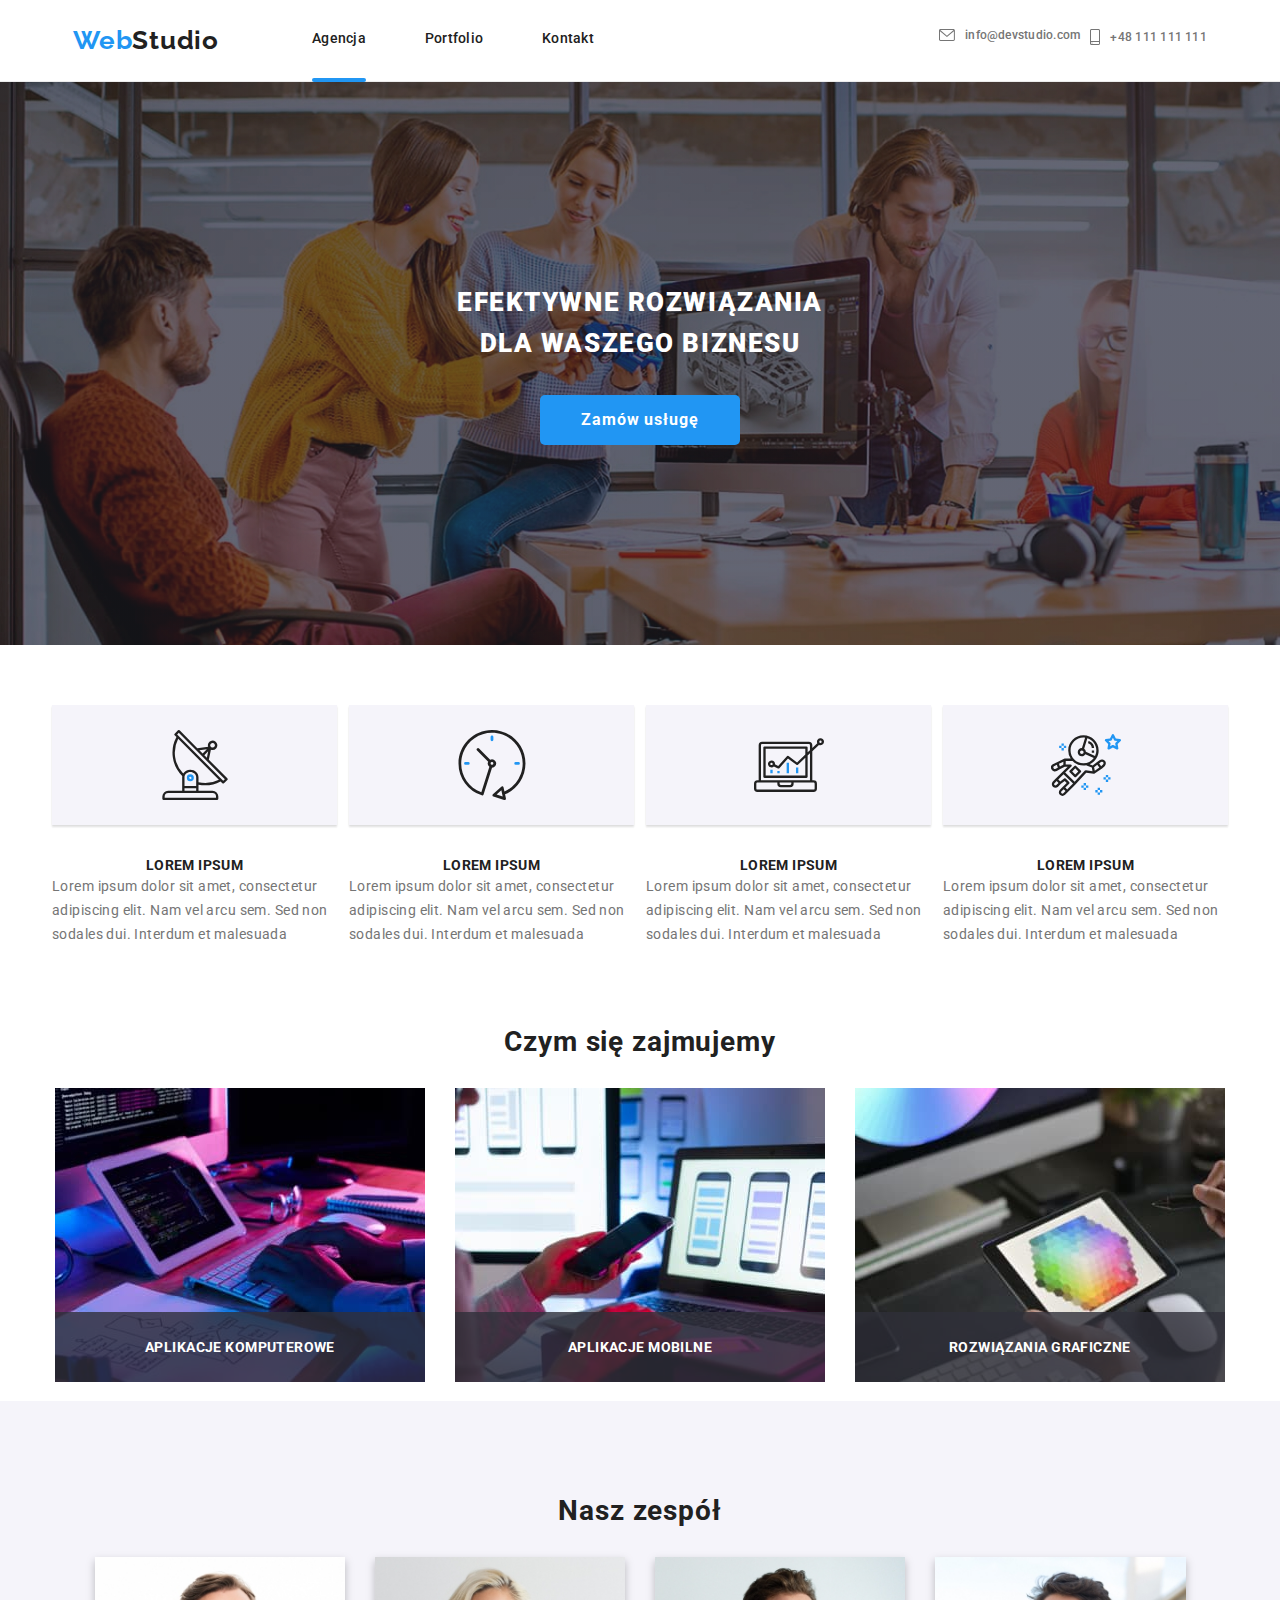
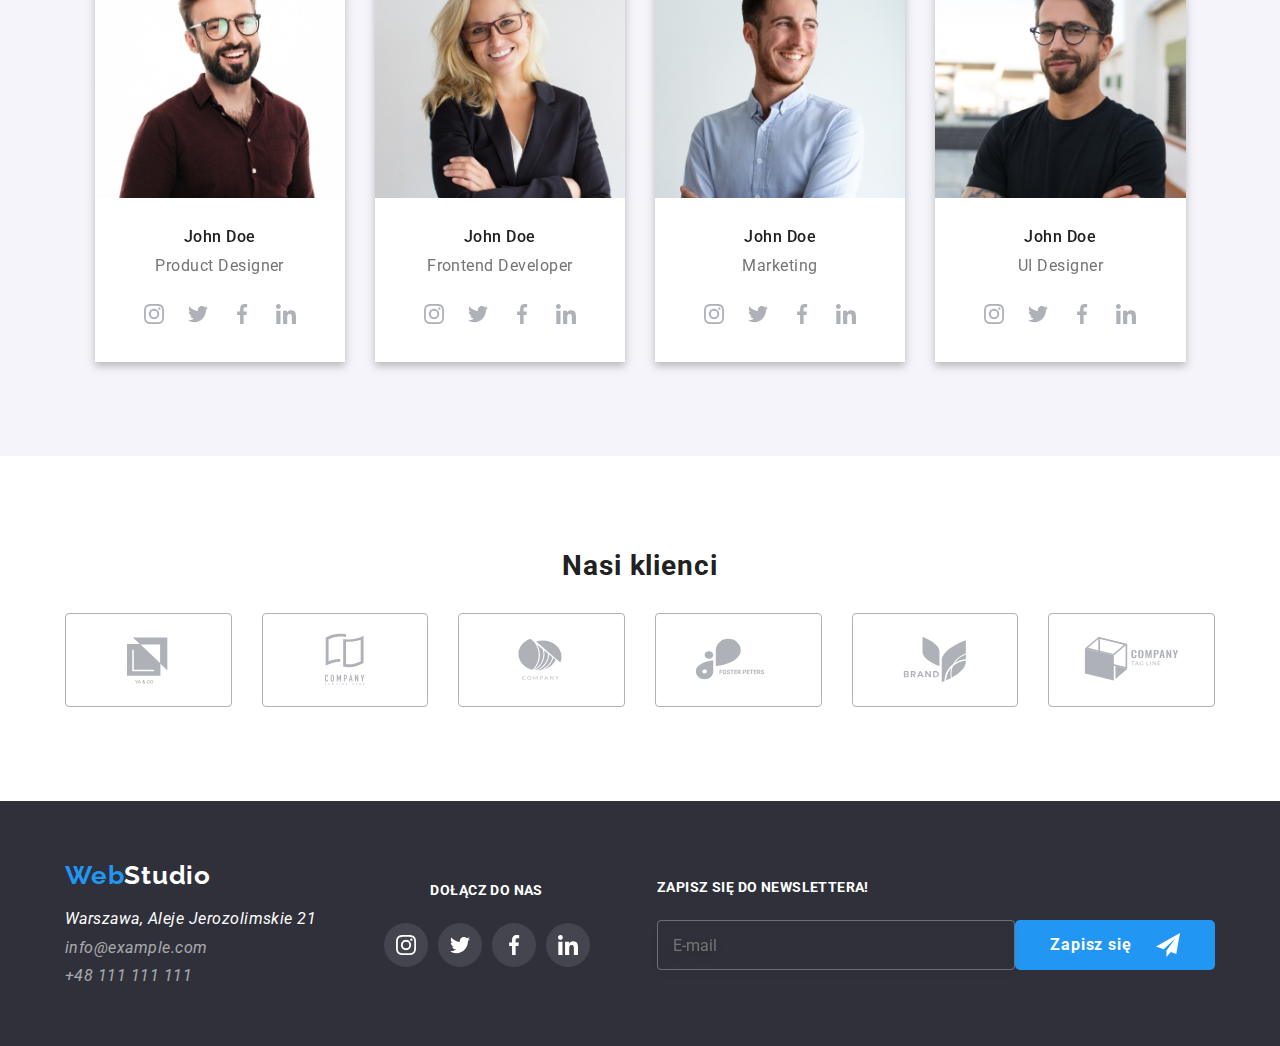
==== commit dd6473cf: "all done" ====
--- a/index.html
+++ b/index.html
@@ -76,7 +76,7 @@
 
       <ul class="list main-description container">
         <li class="main-description__list">
-          <div class="main-description__pic" width="270" height="120">
+          <div class="main-description__pic">
             <svg alt="radar" class="main-description__svg" width="70" height="70">
               <use href="./images/icons.svg#icon-antenna"></use>
             </svg>
@@ -88,7 +88,7 @@
           </p>
         </li>
         <li class="main-description__list">
-          <div class="main-description__pic" width="270" height="120">
+          <div class="main-description__pic">
             <svg alt="radar" class="main-description__svg" width="70" height="70">
               <use href="./images/icons.svg#icon-clock"></use>
             </svg>
@@ -100,7 +100,7 @@
           </p>
         </li>
         <li class="main-description__list">
-          <div class="main-description__pic" width="270" height="120">
+          <div class="main-description__pic">
             <svg alt="radar" class="main-description__svg" width="70" height="70">
               <use href="./images/icons.svg#icon-diagram"></use>
             </svg>
@@ -112,7 +112,7 @@
           </p>
         </li>
         <li class="main-description__list">
-          <div class="main-description__pic" width="270" height="120">
+          <div class="main-description__pic">
             <svg alt="radar" class="main-description__svg" width="70" height="70">
               <use href="./images/icons.svg#icon-astronaut"></use>
             </svg>
@@ -130,18 +130,42 @@
 
         <ul class="about-us__list list">
           <li class="about-us__list-point">
-            <img class="about-us__image" src="images/job/box1.jpg" alt="komputer" width="370" height="294" />
-            <span class="about-us__text" width="370" height="70px">Aplikacje komputerowe</span>
+            <picture>
+                      <source srcset="./images/job/box1-mob.jpeg 1x, ./images/job/box1-mob@2x.jpeg 2x" media="(min-width: 320px) and (max-width: 768px)" />
+                      <source srcset="./images/job/box1-tab.jpeg 1x, ./images/job/box1-tab@2x.jpeg 2x" media="(min-width: 768px) and (max-width: 1200px)" />
+                      <source srcset="./images/job/box1.jpeg 1x, ./images/job/box1@2x.jpeg 2x" media="(min-width: 1200px)" />
+                    <img
+                      src="images/job/box1-mob.jpeg"
+                      alt="komputer"
+                      class="about-us__image"
+                    /></picture>
+            <span class="about-us__text" ">Aplikacje komputerowe</span>
           </li>
 
           <li class="about-us__list-point">
-            <img class="about-us__image" src="images/job/box2.jpg" alt="laptop" width="370" height="294" />
-            <span class="about-us__text" width="370" height="70px">Aplikacje mobilne</span>
+            <picture>
+                      <source srcset="./images/job/box2-mob.jpeg 1x, ./images/job/box2-mob@2x.jpeg 2x" media="(min-width: 320px) and (max-width: 768px)" />
+                      <source srcset="./images/job/box2-tab.jpeg 1x, ./images/job/box2-tab@2x.jpeg 2x" media="(min-width: 768px) and (max-width: 1200px)" />
+                      <source srcset="./images/job/box2.jpeg 1x, ./images/job/box2@2x.jpeg 2x" media="(min-width: 1200px)" />
+                    <img
+                      src="images/job/box2-mob.jpeg"
+                      alt="laptop"
+                      class="about-us__image"
+                    /></picture>
+            <span class="about-us__text" ">Aplikacje mobilne</span>
           </li>
 
           <li class="about-us__list-point">
-            <img class="about-us__image" src="images/job/box3.jpg" alt="tablet" width="370" height="294" />
-            <span class="about-us__text" width="370" height="70px">Rozwiązania graficzne</span>
+            <picture>
+                      <source srcset="./images/job/box3-mob.jpeg 1x, ./images/job/box3-mob@2x.jpeg 2x" media="(min-width: 320px) and (max-width: 768px)" />
+                      <source srcset="./images/job/box3-tab.jpeg 1x, ./images/job/box3-tab@2x.jpeg 2x" media="(min-width: 768px) and (max-width: 1200px)" />
+                      <source srcset="./images/job/box3.jpeg 1x, ./images/job/box3@2x.jpeg 2x" media="(min-width: 1200px)" />
+                    <img
+                      src="images/job/box3-mob.jpeg"
+                      alt="tablet"
+                      class="about-us__image"
+                    /></picture>
+            <span class="about-us__text" ">Rozwiązania graficzne</span>
           </li>
         </ul>
       </section>
@@ -151,7 +175,15 @@
           <ul class="crew__list list">
             <li class="crew__list-point">
               <figure class="crew__fig">
-                <img src="images/crew/crew-mob-1.jpg" alt="John Doe" class="crew-fig__image" />
+                <picture>
+                      <source srcset="./images/crew/crew-mob-1.jpeg 1x, ./images/crew/crew-mob-1@2x.jpeg 2x" media="(min-width: 320px) and (max-width: 768px)" />
+                      <source srcset="./images/crew/crew-tab-1.jpeg 1x, ./images/crew/crew-tab-1@2x.jpeg 2x" media="(min-width: 768px) and (max-width: 1200px)" />
+                      <source srcset="./images/crew/crew-1.jpeg 1x, ./images/crew/crew-1@2x.-1jpeg 2x" media="(min-width: 1200px)" />
+                    <img
+                      src="images/crew/crew-mob-1.jpeg"
+                      alt="John Doe1"
+                      class="crew-fig__image"
+                    /></picture>
                 <figcaption>
                   <ul class="crew-fig__list list">
                     <li class="crew-fig__list-name">John Doe</li>
@@ -193,7 +225,15 @@
 
              <li class="crew__list-point">
               <figure class="crew__fig">
-                <img src="images/crew/crew-mob-2.jpg" alt="John Doe2" class="crew-fig__image" />
+                <picture>
+                      <source srcset="./images/crew/crew-mob-2.jpeg 1x, ./images/crew/crew-mob-2@2x.jpeg 2x" media="(min-width: 320px) and (max-width: 768px)" />
+                      <source srcset="./images/crew/crew-tab-2.jpeg 1x, ./images/crew/crew-tab-2@2x.jpeg 2x" media="(min-width: 768px) and (max-width: 1200px)" />
+                      <source srcset="./images/crew/crew-2.jpeg 1x, ./images/crew/crew-2@2x.2jpeg 2x" media="(min-width: 1200px)" />
+                    <img
+                      src="images/crew/crew-mob-2.jpeg"
+                      alt="John Doe2"
+                      class="crew-fig__image"
+                    /></picture>
                 <figcaption>
                   <ul class="crew-fig__list list">
                     <li class="crew-fig__list-name">John Doe</li>
@@ -234,7 +274,15 @@
             </li>
              <li class="crew__list-point">
               <figure class="crew__fig">
-                <img src="images/crew/crew-mob-3.jpg" alt="John Doe3" class="crew-fig__image" />
+                <picture>
+                      <source srcset="./images/crew/crew-mob-3.jpeg 1x, ./images/crew/crew-mob-3@2x.jpeg 2x" media="(min-width: 320px) and (max-width: 768px)" />
+                      <source srcset="./images/crew/crew-tab-3.jpeg 1x, ./images/crew/crew-tab-3@2x.jpeg 2x" media="(min-width: 768px) and (max-width: 1200px)" />
+                      <source srcset="./images/crew/crew-3.jpeg 1x, ./images/crew/crew-3@2x.jpeg 2x" media="(min-width: 1200px)" />
+                    <img
+                      src="images/crew/crew-mob-3.jpeg"
+                      alt="John Doe3"
+                      class="crew-fig__image"
+                    /></picture>
                 <figcaption>
                   <ul class="crew-fig__list list">
                     <li class="crew-fig__list-name">John Doe</li>
@@ -276,7 +324,15 @@
 
              <li class="crew__list-point">
               <figure class="crew__fig">
-                <img src="images/crew/crew-mob-4.jpg" alt="John Doe4" class="crew-fig__image" />
+                <picture>
+                      <source srcset="./images/crew/crew-mob-4.jpeg 1x, ./images/crew/crew-mob-4@2x.jpeg 2x" media="(min-width: 320px) and (max-width: 768px)" />
+                      <source srcset="./images/crew/crew-tab-4.jpeg 1x, ./images/crew/crew-tab-4@2x.jpeg 2x" media="(min-width: 768px) and (max-width: 1200px)" />
+                      <source srcset="./images/crew/crew-4.jpeg 1x, ./images/crew/crew-4@2x.jpeg 2x" media="(min-width: 1200px)" />
+                    <img
+                      src="images/crew/crew-mob-4.jpeg"
+                      alt="John Doe4"
+                      class="crew-fig__image"
+                    /></picture>
                 <figcaption>
                   <ul class="crew-fig__list list">
                     <li class="crew-fig__list-name">John Doe</li>
@@ -483,7 +539,7 @@
                 <a href="index.html" class="mobile-menu__link link link--hover">Agencja</a>
               </li>
               <li class="mobile-menu__list-point">
-                <a href="portfolio.html" class="mobile-menu__link link link--hover">Portfolio</a>
+                <a href="job.html" class="mobile-menu__link link link--hover">job</a>
               </li>
               <li class="mobile-menu__list-point"><a href="#kontakt" class="mobile-menu__link link link--hover">Kontakt</a></li>
             </ul>
--- a/css/main.min.css
+++ b/css/main.min.css
@@ -1,3 +1,3 @@
 .visually-hidden{-moz-appearance:none;-webkit-appearance:none;appearance:none}.social-link{display:flex;align-items:center;justify-content:center;width:44px;height:44px;border-radius:50%;transition-property:background;transition-duration:250ms;transition-timing-function:cubic-bezier(0.4, 0, 0.2, 1);transition-delay:0}.social-link--footer:hover,.social-link--footer:focus{background:var(--main-color);transform:background}.social-link--footer{background:rgba(255,255,255,0.1);fill:var(--transparent-fill)}.backdrop{position:fixed;background-color:rgba(0,0,0,0.2);left:0;top:0;width:100%;height:100%;transition:opacity 250ms cubic-bezier(0.4, 0, 0.2, 1)}.is-hidden{opacity:0;pointer-events:none}.backdrop-menu{display:flex;flex-direction:column;justify-content:space-between;z-index:1;position:fixed;left:0;top:0;width:100%;height:100%;background-color:var(--transparent-fill);padding:48px 40px;padding-right:17.291vw;transition:opacity 250ms cubic-bezier(0.4, 0, 0.2, 1)}.modal{position:absolute;background-color:var(--transparent-fill);box-shadow:0px 1px 3px rgba(0,0,0,0.12),0px 1px 1px rgba(0,0,0,0.14),0px 2px 1px rgba(0,0,0,0.2);border-radius:4px;max-width:450px;width:100%;min-height:609px;top:50%;left:50%;transform:translate(-50%, -50%);padding:40px}@media screen and (min-width: 1200px){.modal{max-width:528px;min-height:581px}}.modal--title{font-weight:700;font-size:20px;line-height:1.15;text-align:center;letter-spacing:0.03em;color:var(--secondary-color);margin-bottom:12px}.form{margin-top:12px}.form__input{font-size:12px;line-height:1.167;letter-spacing:0.01em;color:var(--background-color);margin-bottom:10px}.form__input-last{font-size:12px;line-height:1.167;letter-spacing:0.01em;color:var(--background-color)}.form__input-bar{display:block;position:relative;margin-top:4px;margin-bottom:10px;height:40px}.form__input-area{width:100%;height:40px;padding-left:35px;border:1px solid rgba(33,33,33,0.2);border-radius:4px;transition:border-color 250ms cubic-bezier(0.4, 0, 0.2, 1)}.form__svg{position:absolute;left:12px;top:50%;transform:translateY(-50%);transition:fill 250ms cubic-bezier(0.4, 0, 0.2, 1);fill:var(--secondary-color)}.form__textarea{display:block;position:relative;margin-top:4px;margin-bottom:10px}.form__textarea-bar{resize:none;width:100%;height:120px;border:1px solid rgba(33,33,33,0.2);border-radius:4px;transition:border-color 250ms cubic-bezier(0.4, 0, 0.2, 1);padding:12px 16px;color:var(--secondary-color)}.form__textarea-bar:placeholder-shown{font-size:12px;line-height:1.167;letter-spacing:0.01em;color:rgba(117,117,117,0.5)}.form__input-area:focus,.form__textarea-bar:focus{border-color:var(--main-color);outline:none}.form__input-area:focus+.form__svg{fill:var(--main-color)}.form__policy-link{display:inline-block;margin-left:3px;margin-right:3px;color:var(--main-color)}.form__policy-text::before{display:inline-block;content:"";background-image:url("data:image/svg+xml;charset=utf8,%3Csvg width='16' height='16' viewBox='0 0 16 16' fill='none' xmlns='http://www.w3.org/2000/svg'%3E%3Cpath d='M14.2222 1.66667V13.3333H1.77778V1.66667H14.2222ZM14.2222 0H1.77778C0.8 0 0 0.75 0 1.66667V13.3333C0 14.25 0.8 15 1.77778 15H14.2222C15.2 15 16 14.25 16 13.3333V1.66667C16 0.75 15.2 0 14.2222 0Z' fill='%23212121'/%3E%3C/svg%3E");width:16px;height:16px;margin-right:8px;transition:opacity 250ms cubic-bezier(0.4, 0, 0.2, 1);opacity:0.85}.form__policy-check:checked+.form__policy-text::before{background-image:url("data:image/svg+xml;charset=utf8,%3Csvg width='16' height='16' viewBox='0 0 16 16' fill='none' xmlns='http://www.w3.org/2000/svg'%3E%3Crect width='16' height='16' rx='2' fill='%232196F3'/%3E%3Cpath d='M3.95703 7.75166L3.88825 7.68604L3.81923 7.75141L2.93123 8.59258L2.85486 8.66492L2.93097 8.73753L6.42671 12.0724L6.49574 12.1382L6.56476 12.0724L14.069 4.91352L14.1449 4.84116L14.069 4.76881L13.1873 3.92764L13.1183 3.86183L13.0493 3.92761L6.49577 10.1735L3.95703 7.75166Z' fill='white' stroke='white' stroke-width='0.2'/%3E%3C/svg%3E");opacity:1}.form__policy-text{display:flex;justify-content:center;align-items:center;font-size:12px;line-height:1.71;letter-spacing:0.03em;color:var(--background-color);margin-bottom:30px}@media screen and (min-width: 1200px){.form__policy-text{font-size:14px}}.btn-primary{width:200px;height:50px;background-color:var(--main-color);font-weight:700;font-size:16px;letter-spacing:0.06em;cursor:pointer;color:var(--transparent-fill);border-radius:5px;border:none;display:block}.btn-primary--submit{margin:0 auto}.btn-primary--form{display:flex;align-items:center;justify-content:center}.btn-primary:hover,.btn-primary:focus{background-color:#0286f1}.portfolio__btn{height:38px;background-color:var(--btn-background);border-radius:5px;cursor:pointer;border:none;padding:6px 22px;transition-property:color,- background-color, box-shadow;transition-duration:250ms;transition-timing-function:cubic-bezier(0.4, 0, 0.2, 1);transition-delay:0}.portfolio__btn:hover,.portfolio__btn:focus{background-color:var(--main-color);color:var(--transparent-fill);box-shadow:0px 3px 1px rgba(0,0,0,0.1),0px 1px 2px rgba(0,0,0,0.08),0px 2px 2px rgba(0,0,0,0.12);font-weight:bold;transform:color, background-color, box-shadow}.close-btn{position:absolute;width:30px;height:30px;padding:5px;top:8px;right:8px;border:1px solid rgba(0,0,0,0.1);border-radius:50%;cursor:pointer;background-color:var(--transparent-fill);transition:fill}.close-btn:hover,.close-btn:focus{fill:var(--main-color);transform:fill}.mobile-close-btn{position:absolute;width:40px;height:40px;padding:5px;top:10px;right:15px;cursor:pointer;fill:var(--secondary-color);background-color:var(--transparent-fill);transition:fill}.mobile-close-btn:hover,.mobile-close-btn:focus{fill:var(--main-color);transform:fill}.portfolio__buttons{display:flex;justify-content:center;align-items:center;padding-bottom:34px}.portfolio__buttons-list:not(:last-child){margin-right:8px}.mobile-menu__link{font-weight:500;font-size:40px;line-height:1.17;letter-spacing:0.02em;color:var(--secondary-color)}.mobile-menu__list-point:not(:last-child){margin-bottom:36px}.mobile-menu__contact{margin-top:auto;margin-bottom:64px}.mobile-menu__contact-list:not(:last-child){margin-bottom:32px}.mobile-menu__tel{font-weight:500;font-size:34px;line-height:1.17;letter-spacing:0.02em}.mobile-menu__mail{font-weight:500;font-size:24px;line-height:1.17;letter-spacing:0.02em;color:var(--background-color)}.mobile-menu__social{display:flex;align-items:center;flex-wrap:wrap;justify-content:space-between}.mobile-menu__social-link{position:relative;font-weight:500;font-size:18px;line-height:1.17;letter-spacing:0.02em;color:var(--main-color)}.mobile-menu__social-list{position:relative}.mobile-menu__social-list:not(:first-child)::after{content:"";position:absolute;left:0;top:0;width:0;height:100%;border:1px solid rgba(33,33,33,0.2);transform:translateX(-10px)}:root{--main-color: #2196f3;--secondary-color: #212121;--background-color: #757575;--footer-background: #2f303a;--transparent-fill: #ffffff;--btn-background: #f5f4fa;--portfolio-frames: #eeeeee;--header-border: #ECECEC;--svg-color: #afb1b8;--gradient: rgba(47, 48, 58, 0.4);--logo-font: 'Raleway';--body-font: 'Roboto'}body{font-family:var(--body-font);font-style:normal;color:var(--background-color);max-width:1600;margin:0 auto}h1,h2,h3,h4,h5,h6,ul,ol,p{margin:0;padding:0}img{display:block;max-width:100%;height:auto}.list{list-style:none}.link{text-decoration:none}.container{width:100%;padding:0px 15px;margin-right:auto;margin-left:auto}.section{padding:60px 0px}@media screen and (min-width: 480px) and (max-width: 768px){.container{max-width:480px}}@media screen and (min-width: 768px){.container{max-width:768px}}@media screen and (min-width: 768px) and (min-width: 1200px){.container{max-width:1200px;padding:0px 25px}.section{padding:94px 0px}}.logo{text-decoration:none}.logo--blue,.logo--black,.logo--white{font-family:var(--logo-font);font-weight:700;font-size:24px;line-height:1.1;letter-spacing:0.03em}.logo--blue{color:var(--main-color)}.logo--black{color:var(--secondary-color)}.logo--white{color:var(--transparent-fill)}@media screen and (min-width: 1200px){.logo{text-decoration:none}.logo--blue,.logo--black,.logo--white{font-size:26px}}.header{display:flex;justify-content:space-between;align-items:center;padding:0 15px;max-width:320px}.header__div{display:flex;align-items:center;justify-content:space-evenly;padding:16px 0}.header__logo-div{margin-right:120px}.header__menu{display:block;width:40px;height:40px}.header--border{border-bottom:1px solid var(--header-border)}.header__mail,.header__tel,.header__contact{display:none}.header .nav-header{display:none}.header .menu--hover{text-decoration:none;color:var(--secondary-color);transition-property:color, fill;transition-duration:250ms;transition-timing-function:cubic-bezier(0.4, 0, 0.2, 1);transition-delay:0;cursor:pointer}.header .menu--hover:hover,.header .menu--hover:focus{color:var(--main-color);transform:color;fill:var(--main-color)}@media screen and (min-width: 480px){.header{max-width:480px}.header__logo-div{margin-right:276px}}@media screen and (min-width: 768px){.header{max-width:768px}.header__logo-div{margin-right:83px}.header__div{padding:26px 0}.header__menu{display:none}.header__mail{margin-bottom:10px}.header__mail,.header__tel{display:flex;justify-content:start;align-items:center;color:var(--background-color);fill:var(--background-color)}.header__mail:hover,.header__mail:focus,.header__tel:hover,.header__tel:focus{color:var(--main-color);transform:color;fill:var(--main-color)}.header__mail-svg{width:14px;height:10px;margin-right:10px}.header__tel-svg{width:10px;height:14px;margin-right:10px}.header__contact{display:flex;flex-direction:column;color:var(--background-color);font-size:12px;line-height:1.14px;letter-spacing:0.02em;font-weight:500}.header .nav-header{display:unset;margin-left:auto;margin-right:101px}.header .nav-header__list{display:flex;align-items:center;justify-content:space-between;min-width:282px;font-size:14px;line-height:1.14px;letter-spacing:0.02em;font-weight:500}.header .link--hover{text-decoration:none;color:var(--secondary-color);transition-property:color, fill;transition-duration:250ms;transition-timing-function:cubic-bezier(0.4, 0, 0.2, 1);transition-delay:0}.header .link--hover:hover,.header .link--hover:focus{color:var(--main-color);transform:color;fill:var(--main-color)}.header .active::after{content:"";display:block;border-bottom:4px solid var(--main-color);border-radius:2px;transform:translateY(41px)}.header .active--choose::after{content:"";display:block;border-bottom:4px solid transparent;border-radius:2px;transform:scaleX(0) translateY(41px);transform-origin:right;transition:transform 150ms ease-in}.header .active--choose:hover::after,.header .active--choose:focus::after{content:"";display:block;border-bottom:4px solid var(--main-color);border-radius:2px;transform:scaleX(1) translateY(41px);transform-origin:left}}@media screen and (min-width: 1200px){.header{justify-content:center;max-width:1600px}.header__logo-div{margin-right:93px}.header__div{padding:26px 0}.header__menu{display:none}.header__mail{margin-right:10px}.header__mail-svg{width:16px;height:12px;margin-right:10px}.header__tel-svg{width:10px;height:16px;margin-right:10px}.header__contact{display:flex;flex-direction:row}.header .nav-header{display:unset;margin-left:auto;margin-right:345px}.header .active::after{transform:translateY(39px)}.header .active--choose::after{content:"";transform:scaleX(0) translateY(39px)}.header .active--choose:hover::after,.header .active--choose:focus::after{content:"";transform:scaleX(1) translateY(39px)}}.footer{background-color:var(--footer-background);padding:60px 0}.footer__flex{display:flex;flex-direction:column;justify-content:center;align-items:center;flex-wrap:wrap}.footer__flex-item{margin-bottom:60px}.footer .logo{display:flex;justify-content:center}.footer__social-media{display:flex;justify-content:center;flex-direction:column;width:206px;height:80px;text-align:center}.footer--headers{font-size:14px;line-height:1.71;letter-spacing:0.03em;text-transform:uppercase;color:var(--transparent-fill);margin-bottom:20px;font-weight:700}.footer-social{display:flex;align-items:center;justify-content:space-between;height:44px}.footer__form{display:flex;flex-direction:column;justify-content:center;text-align:center}.footer-form{width:100%}.footer-form__span{display:flex;flex-direction:column;justify-content:center;align-items:center}.footer-form .btn-primary{margin-top:20px}.footer-form__textbox{display:block;width:91vw;max-width:450px;height:50px;background-color:transparent;border:1px solid rgba(255,255,255,0.3);box-sizing:border-box;filter:drop-shadow(0px 4px 4px rgba(0,0,0,0.15));border-radius:4px;padding:16px 15px;color:var(--transparent-fill)}.footer-form__textbox:focus{outline:none}.footer-form__svg{width:24px;height:24px;margin-left:24px}.address{text-align:center}.address--font{font-weight:400;line-height:1.2;letter-spacing:0.03em}.address--color-main{color:var(--transparent-fill)}.address--color-second{color:rgba(255,255,255,0.6)}.address__list-point:not(:last-child){padding-bottom:9px}.address__list-point:first-child{padding-top:20px}.link--hover{text-decoration:none;transition-property:color, fill;transition-duration:250ms;transition-timing-function:cubic-bezier(0.4, 0, 0.2, 1);transition-delay:0}.link--hover:hover,.link--hover:focus{color:var(--main-color);transform:color;fill:var(--main-color)}@media screen and (min-width: 480px){.footer__flex{max-width:480px}}@media screen and (min-width: 768px){.footer__flex{max-width:768px;flex-direction:row;justify-content:space-around}.footer__flex-item{flex-basis:calc(95%/2)}}@media screen and (min-width: 1200px){.footer__flex{flex-wrap:nowrap;max-width:1200px;justify-content:space-between}.footer__flex-item{flex-basis:unset;margin-bottom:unset}.footer__form{text-align:left}.footer .logo{justify-content:start}.footer .address{text-align:left}.footer-form__span{display:flex;flex-direction:row;justify-content:center;align-items:center}.footer-form .btn-primary{margin-top:unset}.footer-form__textbox{max-width:358px}}.main__background{background-image:linear-gradient(var(--gradient), var(--gradient)),url(../images/main/main-mob.jpg);background-size:cover}.main-site{display:flex;justify-content:center;align-items:center;flex-direction:column}.main-site__headline{width:100%;font-weight:900;font-size:26px;line-height:1.61;text-align:center;letter-spacing:0.06em;text-transform:uppercase;color:var(--transparent-fill);padding-top:106px;padding-bottom:30px}.main-site__btn{padding-bottom:106px}.main-description,.about-us__list,.main-crew{display:flex;align-items:center;justify-content:space-evenly;flex-direction:row}.main-headline{font-weight:700;font-size:28px;line-height:1.17;text-align:center;letter-spacing:0.03em;color:var(--secondary-color);padding-bottom:30px}@media screen and (min-width: 480px) and (max-width: 768px){.main-background{max-width:480px}}@media screen and (min-device-pixel-ratio: 2) and (min-width: 320px) and (max-width: 768px), screen and (-webkit-min-device-pixel-ratio: 2) and (min-width: 320px) and (max-width: 768px), screen and (min-resolution: 192dpi) and (min-width: 320px) and (max-width: 768px), screen and (min-resolution: 2dppx) and (min-width: 320px) and (max-width: 768px){.main__background{background-image:linear-gradient(var(--gradient), var(--gradient)),url(../images/main/main-mob@2x.jpg);background-size:cover}}.main-description{padding:60px 0;display:flex;align-items:center;justify-content:space-evenly;flex-direction:column;flex-wrap:wrap;margin-bottom:-30px}.main-description__list{flex-basis:calc(100%);margin-bottom:30px;max-width:95%}.main-description__text{font-size:14px;line-height:1.71;letter-spacing:0.03em}.main-description__pic{display:flex;justify-content:center;align-items:center;background-color:var(--btn-background);padding:25px 0px;margin-bottom:30px;box-shadow:0px 3px 1px rgba(0,0,0,0.01),0px 1px 2px rgba(0,0,0,0.05),0px 2px 2px rgba(0,0,0,0.09)}.main-description__title{font-weight:700;font-size:14px;line-height:1.43;letter-spacing:0.03em;text-transform:uppercase;color:var(--secondary-color);text-align:center}@media screen and (min-width: 480px){.main-description{max-width:480px}}@media screen and (min-width: 768px){.main-description{max-width:768px;flex-direction:row}.main-description__list{flex-basis:calc(95%/2)}}@media screen and (min-width: 1200px){.main-description{flex-direction:row;max-width:1200px}.main-description__list{flex-basis:calc(95%/4)}.main-description__list:nth-child(-n+2){margin-bottom:30px}}.about-us{display:none}.third-section-bcgd{background-color:var(--btn-background)}.crew__list{display:flex;align-items:center;justify-content:center;flex-wrap:wrap;flex-direction:column}.crew__list-point{border-bottom-left-radius:5px;border-bottom-right-radius:5px;filter:drop-shadow(0px 4px 4px rgba(0,0,0,0.25))}.crew__list-point:not(:last-child){margin-bottom:30px}.social-list{display:flex;align-items:center;justify-content:center}.crew__fig{margin:0px;background-color:var(--transparent-fill);transition:250ms cubic-bezier(0.4, 0, 0.2, 1)}.crew-fig__list-name{font-weight:500;font-size:16px;line-height:1.18;letter-spacing:0.03em;color:var(--secondary-color);padding-top:30px;padding-bottom:10px}.crew-fig__list-tag{font-size:16px;line-height:1.18;letter-spacing:0.03em;padding-bottom:16px;color:var(--background-color)}.crew-fig__list-name,.crew-fig__list-tag{text-align:center}.crew-fig__image{width:100%;height:100%}.crew-fig__list .social-list{padding-bottom:26px}.social-link--crew{fill:var(--svg-color)}.social-link--crew.social-link--crew:hover,.social-link--crew.social-link--crew:focus{background-color:var(--main-color);fill:var(--transparent-fill);transform:fill, background}@media screen and (min-width: 480px){.crew{max-width:480px}}@media screen and (min-width: 768px){.crew{max-width:768px}.crew__fig{margin-right:30px;margin-bottom:30px}.crew__list{display:flex;flex-direction:row;margin-right:-30px;margin-bottom:-30px}.crew__list-point{flex-basis:calc(95%/2)}.crew__list-point:not(:last-child){margin-bottom:0}}@media screen and (min-width: 1200px){.crew{max-width:1200px}.crew__fig{background-color:var(--transparent-fill);transition:250ms cubic-bezier(0.4, 0, 0.2, 1)}.crew__fig:hover,.crew__fig:focus{transform:scale(105%)}.crew__list-point{flex-basis:calc(95%/4)}}.clients__list{display:flex;align-items:center;justify-content:center;flex-wrap:wrap;margin-left:-30px;margin-top:-30px}.clients__list-point{margin-left:30px;margin-top:30px;flex-basis:calc(100% / 2 - 30px)}.clients__list-link{display:flex;justify-content:center;align-items:center;padding:16px 0px;border:1px solid var(--svg-color);border-radius:4px;fill:var(--svg-color);transition-property:fill, border;transition-duration:250ms;transition-timing-function:cubic-bezier(0.4, 0, 0.2, 1);transition-delay:0}.clients__list-link:hover,.clients__list-link:focus{fill:var(--main-color);border:1px solid var(--main-color);transform:fill, border}@media screen and (min-width: 480px){.clients__list{max-width:480px}}@media screen and (min-width: 768px){.clients__list{max-width:768px}.clients__list-point{flex-basis:calc(100% / 3 - 30px)}}@media screen and (min-width: 1200px){.clients__list{max-width:1200px}.clients__list-point{flex-basis:calc(100% / 6 - 30px)}}.product{display:flex;justify-content:space-around;align-items:center;flex-wrap:wrap;margin-bottom:-30px}.product__title{font-weight:700;font-size:18px;line-height:2;letter-spacing:0.06em;color:var(--secondary-color)}.product__list{flex-basis:100%;transition-property:box-shadow;transition-duration:250ms;transition-timing-function:cubic-bezier(0.4, 0, 0.2, 1);transition-delay:0;margin-bottom:30px}.product__list:hover,.product__list:focus{box-shadow:0px 1px 1px rgba(0,0,0,0.12),0px 4px 4px rgba(0,0,0,0.06),1px 4px 6px rgba(0,0,0,0.16);transform:box-shadow}.product__fig{margin:0}.product__figcap{padding-top:20px;padding-left:24px;border-bottom:1px solid var(--portfolio-frames);border-left:1px solid var(--portfolio-frames);border-right:1px solid var(--portfolio-frames)}.product__img-text{font-size:16px;line-height:1.88;padding-bottom:20px;letter-spacing:0.03em}@media screen and (min-width: 768px){.product{max-width:768px;justify-content:space-between}.product__list{flex-basis:calc(95%/2);width:100%}}@media screen and (min-width: 1200px){.product{max-width:1200px;justify-content:space-between}.product__list{flex-basis:calc(95%/3);width:100%}}.hidden-box{position:relative;overflow:hidden}.overlay{position:absolute;top:0;left:0;width:100%;height:100%;transition-property:color,translateY(100%);transition-duration:250ms;transition-timing-function:cubic-bezier(0.4, 0, 0.2, 1);transition-delay:0;background-color:rgba(33,150,243,0.9);transform:translateY(100%);font-size:18px;color:var(--transparent-fill);padding:49px 45px 49px 24px;line-height:1.56;letter-spacing:0.03em}.product__fig:hover .overlay{transform:translateY(0)}
+ background-color, box-shadow;transition-duration:250ms;transition-timing-function:cubic-bezier(0.4, 0, 0.2, 1);transition-delay:0}.portfolio__btn:hover,.portfolio__btn:focus{background-color:var(--main-color);color:var(--transparent-fill);box-shadow:0px 3px 1px rgba(0,0,0,0.1),0px 1px 2px rgba(0,0,0,0.08),0px 2px 2px rgba(0,0,0,0.12);font-weight:bold;transform:color, background-color, box-shadow}.close-btn{position:absolute;width:30px;height:30px;padding:5px;top:8px;right:8px;border:1px solid rgba(0,0,0,0.1);border-radius:50%;cursor:pointer;background-color:var(--transparent-fill);transition:fill}.close-btn:hover,.close-btn:focus{fill:var(--main-color);transform:fill}.mobile-close-btn{position:absolute;width:40px;height:40px;padding:5px;top:10px;right:15px;cursor:pointer;fill:var(--secondary-color);background-color:var(--transparent-fill);transition:fill}.mobile-close-btn:hover,.mobile-close-btn:focus{fill:var(--main-color);transform:fill}.portfolio__buttons{display:flex;justify-content:left;align-items:center;flex-wrap:wrap;padding-bottom:34px;margin-right:-8px}.portfolio__buttons-list{flex-basis:calc(95%/3 -30px);margin-bottom:15px;margin-right:8px}@media screen and (min-width: 768px){.portfolio__buttons{justify-content:center}}.mobile-menu__link{font-weight:500;font-size:40px;line-height:1.17;letter-spacing:0.02em;color:var(--secondary-color)}.mobile-menu__list-point:not(:last-child){margin-bottom:36px}.mobile-menu__contact{margin-top:auto;margin-bottom:64px}.mobile-menu__contact-list:not(:last-child){margin-bottom:32px}.mobile-menu__tel{font-weight:500;font-size:34px;line-height:1.17;letter-spacing:0.02em}.mobile-menu__mail{font-weight:500;font-size:24px;line-height:1.17;letter-spacing:0.02em;color:var(--background-color)}.mobile-menu__social{display:flex;align-items:center;flex-wrap:wrap;justify-content:space-between}.mobile-menu__social-link{position:relative;font-weight:500;font-size:18px;line-height:1.17;letter-spacing:0.02em;color:var(--main-color)}.mobile-menu__social-list{position:relative}.mobile-menu__social-list:not(:first-child)::after{content:"";position:absolute;left:0;top:0;width:0;height:100%;border:1px solid rgba(33,33,33,0.2);transform:translateX(-10px)}:root{--main-color: #2196f3;--secondary-color: #212121;--background-color: #757575;--footer-background: #2f303a;--transparent-fill: #ffffff;--btn-background: #f5f4fa;--portfolio-frames: #eeeeee;--header-border: #ECECEC;--svg-color: #afb1b8;--gradient: rgba(47, 48, 58, 0.4);--logo-font: 'Raleway';--body-font: 'Roboto'}body{font-family:var(--body-font);font-style:normal;color:var(--background-color);max-width:1600;margin:0 auto}h1,h2,h3,h4,h5,h6,ul,ol,p{margin:0;padding:0}img{display:block;max-width:100%;height:auto}.list{list-style:none}.link{text-decoration:none}.container{width:100%;padding-left:15px;padding-right:15px;margin-right:auto;margin-left:auto}.section{padding-top:60px;padding-bottom:60px}@media screen and (min-width: 480px) and (max-width: 768px){.container{max-width:480px}}@media screen and (min-width: 768px){.container{max-width:768px}}@media screen and (min-width: 768px) and (min-width: 1200px){.container{max-width:1200px;padding-left:25px;padding-right:25px}.section{padding-top:94px;padding-bottom:94px}}.logo{text-decoration:none}.logo--blue,.logo--black,.logo--white{font-family:var(--logo-font);font-weight:700;font-size:24px;line-height:1.1;letter-spacing:0.03em}.logo--blue{color:var(--main-color)}.logo--black{color:var(--secondary-color)}.logo--white{color:var(--transparent-fill)}@media screen and (min-width: 1200px){.logo{text-decoration:none}.logo--blue,.logo--black,.logo--white{font-size:26px}}.header{display:flex;justify-content:space-between;align-items:center;padding:0 15px;max-width:320px}.header__div{display:flex;align-items:center;justify-content:space-evenly;padding:16px 0}.header__logo-div{margin-right:120px}.header__menu{display:block;width:40px;height:40px}.header--border{border-bottom:1px solid var(--header-border)}.header__mail,.header__tel,.header__contact{display:none}.header .nav-header{display:none}.header .menu--hover{text-decoration:none;color:var(--secondary-color);transition-property:color, fill;transition-duration:250ms;transition-timing-function:cubic-bezier(0.4, 0, 0.2, 1);transition-delay:0;cursor:pointer}.header .menu--hover:hover,.header .menu--hover:focus{color:var(--main-color);transform:color;fill:var(--main-color)}@media screen and (min-width: 480px){.header{max-width:480px}.header__logo-div{margin-right:276px}}@media screen and (min-width: 768px){.header{max-width:768px}.header__logo-div{margin-right:83px}.header__div{padding:26px 0}.header__menu{display:none}.header__mail{margin-bottom:10px}.header__mail,.header__tel{display:flex;justify-content:start;align-items:center;color:var(--background-color);fill:var(--background-color)}.header__mail:hover,.header__mail:focus,.header__tel:hover,.header__tel:focus{color:var(--main-color);transform:color;fill:var(--main-color)}.header__mail-svg{width:14px;height:10px;margin-right:10px}.header__tel-svg{width:10px;height:14px;margin-right:10px}.header__contact{display:flex;flex-direction:column;color:var(--background-color);font-size:12px;line-height:1.14px;letter-spacing:0.02em;font-weight:500}.header .nav-header{display:unset;margin-left:auto;margin-right:101px}.header .nav-header__list{display:flex;align-items:center;justify-content:space-between;min-width:282px;font-size:14px;line-height:1.14px;letter-spacing:0.02em;font-weight:500}.header .link--hover{text-decoration:none;color:var(--secondary-color);transition-property:color, fill;transition-duration:250ms;transition-timing-function:cubic-bezier(0.4, 0, 0.2, 1);transition-delay:0}.header .link--hover:hover,.header .link--hover:focus{color:var(--main-color);transform:color;fill:var(--main-color)}.header .active::after{content:"";display:block;border-bottom:4px solid var(--main-color);border-radius:2px;transform:translateY(41px)}.header .active--choose::after{content:"";display:block;border-bottom:4px solid transparent;border-radius:2px;transform:scaleX(0) translateY(41px);transform-origin:right;transition:transform 150ms ease-in}.header .active--choose:hover::after,.header .active--choose:focus::after{content:"";display:block;border-bottom:4px solid var(--main-color);border-radius:2px;transform:scaleX(1) translateY(41px);transform-origin:left}}@media screen and (min-width: 1200px){.header{justify-content:center;max-width:1600px}.header__logo-div{margin-right:93px}.header__div{padding:26px 0}.header__menu{display:none}.header__mail{margin-right:10px}.header__mail-svg{width:16px;height:12px;margin-right:10px}.header__tel-svg{width:10px;height:16px;margin-right:10px}.header__contact{display:flex;flex-direction:row}.header .nav-header{display:unset;margin-left:auto;margin-right:345px}.header .active::after{transform:translateY(39px)}.header .active--choose::after{content:"";transform:scaleX(0) translateY(39px)}.header .active--choose:hover::after,.header .active--choose:focus::after{content:"";transform:scaleX(1) translateY(39px)}}.footer{background-color:var(--footer-background);padding:60px 0}.footer__flex{display:flex;flex-direction:column;justify-content:center;align-items:center;flex-wrap:wrap}.footer__flex-item{margin-bottom:60px}.footer .logo{display:flex;justify-content:center}.footer__social-media{display:flex;justify-content:center;flex-direction:column;width:206px;height:80px;text-align:center}.footer--headers{font-size:14px;line-height:1.71;letter-spacing:0.03em;text-transform:uppercase;color:var(--transparent-fill);margin-bottom:20px;font-weight:700}.footer-social{display:flex;align-items:center;justify-content:space-between;height:44px}.footer__form{display:flex;flex-direction:column;justify-content:center;text-align:center}.footer-form{width:100%}.footer-form__span{display:flex;flex-direction:column;justify-content:center;align-items:center}.footer-form .btn-primary{margin-top:20px}.footer-form__textbox{display:block;width:91vw;max-width:450px;height:50px;background-color:transparent;border:1px solid rgba(255,255,255,0.3);box-sizing:border-box;filter:drop-shadow(0px 4px 4px rgba(0,0,0,0.15));border-radius:4px;padding:16px 15px;color:var(--transparent-fill)}.footer-form__textbox:focus{outline:none}.footer-form__svg{width:24px;height:24px;margin-left:24px}.address{text-align:center}.address--font{font-weight:400;line-height:1.2;letter-spacing:0.03em}.address--color-main{color:var(--transparent-fill)}.address--color-second{color:rgba(255,255,255,0.6)}.address__list-point:not(:last-child){padding-bottom:9px}.address__list-point:first-child{padding-top:20px}.link--hover{text-decoration:none;transition-property:color, fill;transition-duration:250ms;transition-timing-function:cubic-bezier(0.4, 0, 0.2, 1);transition-delay:0}.link--hover:hover,.link--hover:focus{color:var(--main-color);transform:color;fill:var(--main-color)}@media screen and (min-width: 480px){.footer__flex{max-width:480px}}@media screen and (min-width: 768px){.footer__flex{max-width:768px;flex-direction:row;justify-content:space-around}.footer__flex-item{flex-basis:calc(95%/2)}}@media screen and (min-width: 1200px){.footer__flex{flex-wrap:nowrap;max-width:1200px;justify-content:space-between}.footer__flex-item{flex-basis:unset;margin-bottom:unset}.footer__form{text-align:left}.footer .logo{justify-content:start}.footer .address{text-align:left}.footer-form__span{display:flex;flex-direction:row;justify-content:center;align-items:center}.footer-form .btn-primary{margin-top:unset}.footer-form__textbox{max-width:358px}}.main__background{background-image:linear-gradient(var(--gradient), var(--gradient)),url(../images/main/hero-mob.jpeg);background-size:cover}.main-site{display:flex;justify-content:center;align-items:center;flex-direction:column}.main-site__headline{width:100%;font-weight:900;font-size:26px;line-height:1.61;text-align:center;letter-spacing:0.06em;text-transform:uppercase;color:var(--transparent-fill);padding-top:106px;padding-bottom:30px}.main-site__btn{padding-bottom:106px}.main-description,.about-us__list,.main-crew{display:flex;align-items:center;justify-content:space-evenly;flex-direction:row}.main-headline{font-weight:700;font-size:28px;line-height:1.17;text-align:center;letter-spacing:0.03em;color:var(--secondary-color);padding-bottom:30px}@media screen and (min-device-pixel-ratio: 2) and (min-width: 320px) and (max-width: 768px), screen and (-webkit-min-device-pixel-ratio: 2) and (min-width: 320px) and (max-width: 768px), screen and (min-resolution: 192dpi) and (min-width: 320px) and (max-width: 768px), screen and (min-resolution: 2dppx) and (min-width: 320px) and (max-width: 768px){.main__background{background-image:linear-gradient(var(--gradient), var(--gradient)),url(../images/main/hero-mob@2x.jpeg)}}@media screen and (min-width: 768px){.main__background{background-image:linear-gradient(var(--gradient), var(--gradient)),url(../images/main/hero-tab.jpeg)}}@media screen and (min-device-pixel-ratio: 2) and (min-width: 768px) and (max-width: 1200px), screen and (-webkit-min-device-pixel-ratio: 2) and (min-width: 768px) and (max-width: 1200px), screen and (min-resolution: 192dpi) and (min-width: 768px) and (max-width: 1200px), screen and (min-resolution: 2dppx) and (min-width: 768px) and (max-width: 1200px){.main__background{background-image:linear-gradient(var(--gradient), var(--gradient)),url(../images/main/hero-tab@2x.jpeg)}}@media screen and (min-width: 1200px){.main__background{background-image:linear-gradient(var(--gradient), var(--gradient)),url(../images/main/hero.jpeg)}}@media screen and (min-device-pixel-ratio: 2) and (min-width: 1200px), screen and (-webkit-min-device-pixel-ratio: 2) and (min-width: 1200px), screen and (min-resolution: 192dpi) and (min-width: 1200px), screen and (min-resolution: 2dppx) and (min-width: 1200px){.main__background{background-image:linear-gradient(var(--gradient), var(--gradient)),url(../images/main/hero@2x.jpeg)}}.main-description{padding:60px 0;display:flex;align-items:center;justify-content:space-evenly;flex-direction:column;flex-wrap:wrap;margin-bottom:-30px}.main-description__list{flex-basis:calc(100%);margin-bottom:30px;max-width:95%}.main-description__text{font-size:14px;line-height:1.71;letter-spacing:0.03em}.main-description__pic{display:flex;justify-content:center;align-items:center;background-color:var(--btn-background);padding:25px 0px;margin-bottom:30px;box-shadow:0px 3px 1px rgba(0,0,0,0.01),0px 1px 2px rgba(0,0,0,0.05),0px 2px 2px rgba(0,0,0,0.09)}.main-description__title{font-weight:700;font-size:14px;line-height:1.43;letter-spacing:0.03em;text-transform:uppercase;color:var(--secondary-color);text-align:center}@media screen and (min-width: 480px){.main-description{max-width:480px}}@media screen and (min-width: 768px){.main-description{max-width:768px;flex-direction:row}.main-description__list{flex-basis:calc(95%/2)}}@media screen and (min-width: 1200px){.main-description{flex-direction:row;max-width:1200px}.main-description__list{flex-basis:calc(95%/4)}.main-description__list:nth-child(-n+2){margin-bottom:30px}}.about-us{display:none}@media screen and (min-width: 1200px){.about-us{max-width:1200px;display:unset}.about-us__list{display:flex;align-items:center;justify-content:center}.about-us__list-point{position:relative}.about-us__list-point:not(:last-child){margin-right:30px}.about-us__text{position:absolute;background:rgba(47,48,58,0.8);color:var(--transparent-fill);bottom:0;left:0;width:370px;height:70px;text-align:center;font-weight:700;font-size:14px;text-transform:uppercase;letter-spacing:0.03em;padding-top:27px}}.third-section-bcgd{background-color:var(--btn-background)}.crew__list{display:flex;align-items:center;justify-content:center;flex-wrap:wrap;flex-direction:column}.crew__list-point{border-bottom-left-radius:5px;border-bottom-right-radius:5px;filter:drop-shadow(0px 4px 4px rgba(0,0,0,0.25))}.crew__list-point:not(:last-child){margin-bottom:30px}.social-list{display:flex;align-items:center;justify-content:center}.crew__fig{margin:0px;background-color:var(--transparent-fill);transition:250ms cubic-bezier(0.4, 0, 0.2, 1)}.crew-fig__list-name{font-weight:500;font-size:16px;line-height:1.18;letter-spacing:0.03em;color:var(--secondary-color);padding-top:30px;padding-bottom:10px}.crew-fig__list-tag{font-size:16px;line-height:1.18;letter-spacing:0.03em;padding-bottom:16px;color:var(--background-color)}.crew-fig__list-name,.crew-fig__list-tag{text-align:center}.crew-fig__image{width:100%;height:100%}.crew-fig__list .social-list{padding-bottom:26px}.social-link--crew{fill:var(--svg-color)}.social-link--crew.social-link--crew:hover,.social-link--crew.social-link--crew:focus{background-color:var(--main-color);fill:var(--transparent-fill);transform:fill, background}@media screen and (min-width: 480px){.crew{max-width:480px}}@media screen and (min-width: 768px){.crew{max-width:768px}.crew__fig{margin-right:30px;margin-bottom:30px}.crew__list{display:flex;flex-direction:row;margin-right:-30px;margin-bottom:-30px}.crew__list-point{flex-basis:calc(95%/2)}.crew__list-point:not(:last-child){margin-bottom:0}}@media screen and (min-width: 1200px){.crew{max-width:1200px}.crew__fig{background-color:var(--transparent-fill);transition:250ms cubic-bezier(0.4, 0, 0.2, 1)}.crew__fig:hover,.crew__fig:focus{transform:scale(105%)}.crew__list-point{flex-basis:calc(95%/4)}}.clients__list{display:flex;align-items:center;justify-content:center;flex-wrap:wrap;margin-left:-30px;margin-top:-30px}.clients__list-point{margin-left:30px;margin-top:30px;flex-basis:calc(100% / 2 - 30px)}.clients__list-link{display:flex;justify-content:center;align-items:center;padding:16px 0px;border:1px solid var(--svg-color);border-radius:4px;fill:var(--svg-color);transition-property:fill, border;transition-duration:250ms;transition-timing-function:cubic-bezier(0.4, 0, 0.2, 1);transition-delay:0}.clients__list-link:hover,.clients__list-link:focus{fill:var(--main-color);border:1px solid var(--main-color);transform:fill, border}@media screen and (min-width: 480px){.clients__list{max-width:480px}}@media screen and (min-width: 768px){.clients__list{max-width:768px}.clients__list-point{flex-basis:calc(100% / 3 - 30px)}}@media screen and (min-width: 1200px){.clients__list{max-width:1200px}.clients__list-point{flex-basis:calc(100% / 6 - 30px)}}.product{display:flex;justify-content:space-around;align-items:center;flex-wrap:wrap;margin-bottom:-30px}.product__title{font-weight:700;font-size:18px;line-height:2;letter-spacing:0.06em;color:var(--secondary-color)}.product__list{flex-basis:100%;max-width:354px;transition-property:box-shadow;transition-duration:250ms;transition-timing-function:cubic-bezier(0.4, 0, 0.2, 1);transition-delay:0;margin-bottom:30px}.product__list:hover,.product__list:focus{box-shadow:0px 1px 1px rgba(0,0,0,0.12),0px 4px 4px rgba(0,0,0,0.06),1px 4px 6px rgba(0,0,0,0.16);transform:box-shadow}.product__fig{margin:0}.product__figcap{padding-top:20px;padding-left:24px;border-bottom:1px solid var(--portfolio-frames);border-left:1px solid var(--portfolio-frames);border-right:1px solid var(--portfolio-frames)}.product__img-text{font-size:16px;line-height:1.88;padding-bottom:20px;letter-spacing:0.03em}@media screen and (min-width: 768px){.product{max-width:768px;justify-content:space-between}.product__list{flex-basis:calc(95%/2);width:100%}}@media screen and (min-width: 1200px){.product{max-width:1200px;justify-content:space-between}.product__list{flex-basis:calc(95%/3);width:100%}}.hidden-box{position:relative;overflow:hidden}.overlay{position:absolute;top:0;left:0;width:100%;height:100%;transition-property:color,translateY(100%);transition-duration:250ms;transition-timing-function:cubic-bezier(0.4, 0, 0.2, 1);transition-delay:0;background-color:rgba(33,150,243,0.9);transform:translateY(100%);font-size:18px;color:var(--transparent-fill);padding:49px 45px 49px 24px;line-height:1.56;letter-spacing:0.03em}.product__fig:hover .overlay{transform:translateY(0)}
 /*# sourceMappingURL=main.min.css.map */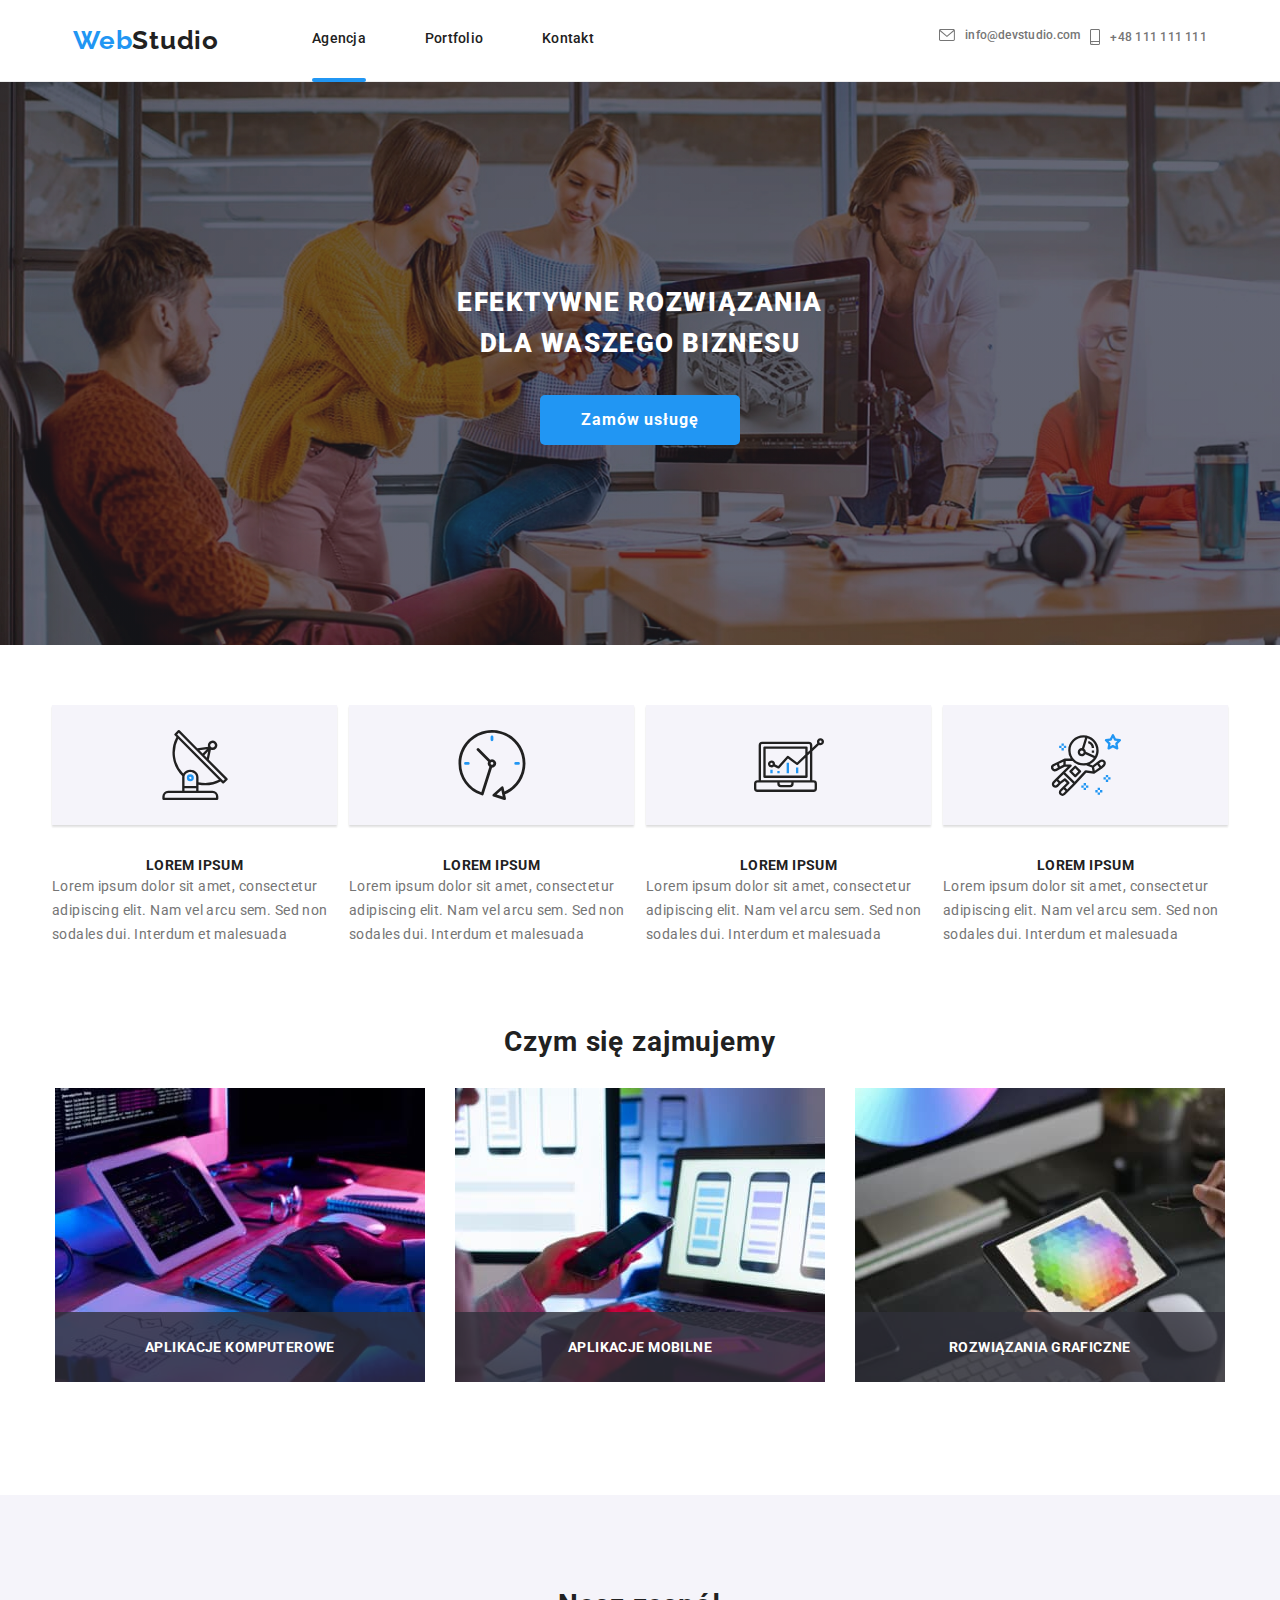
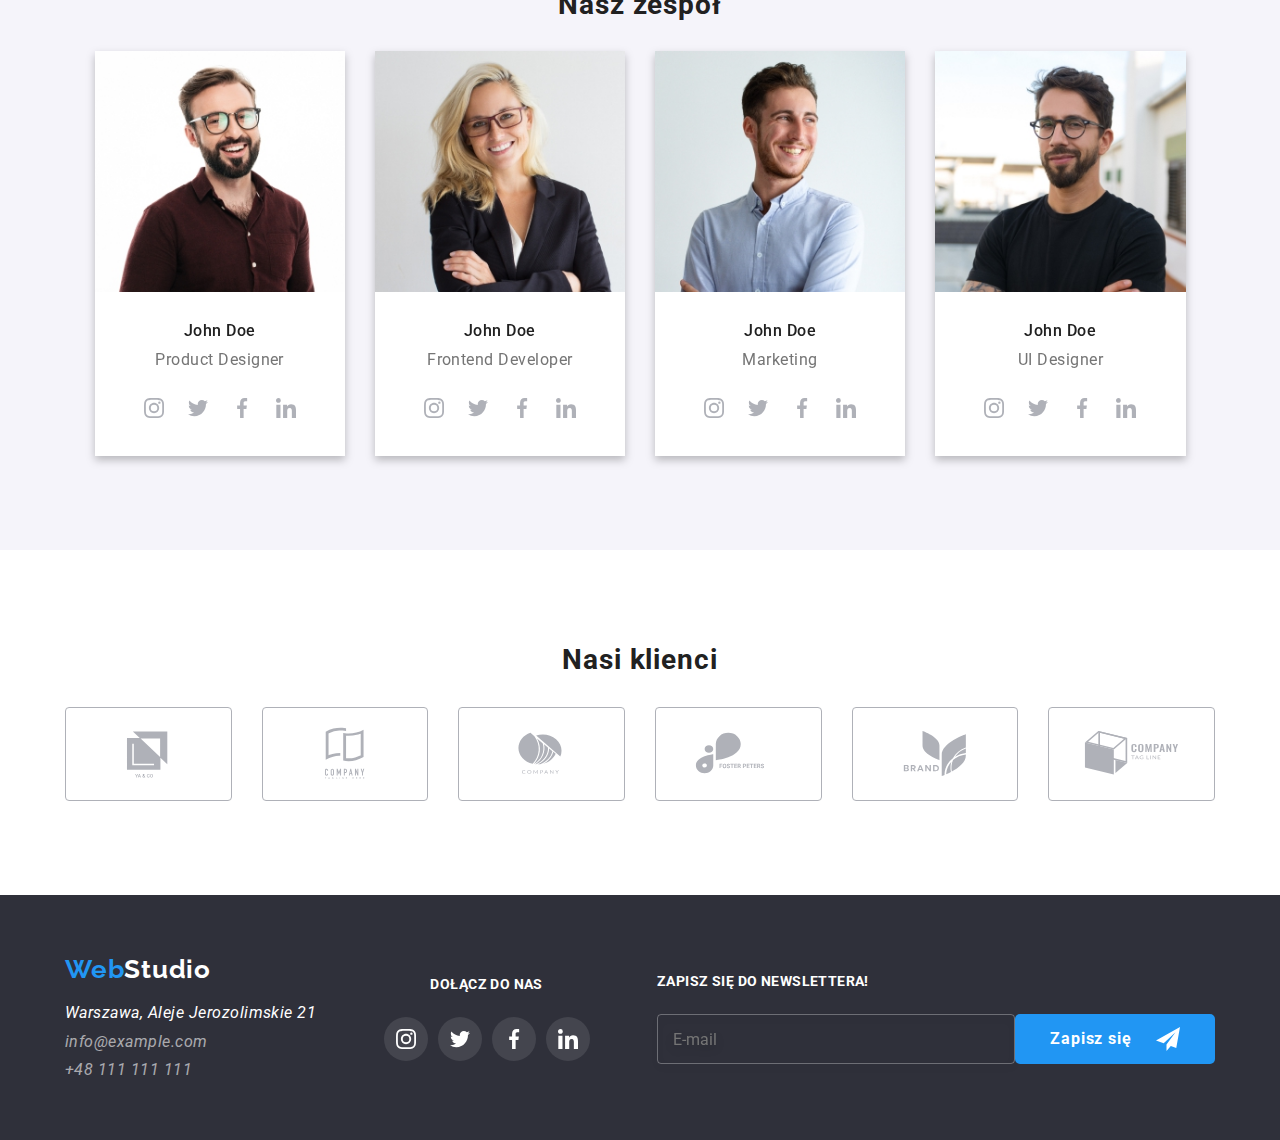
==== commit 44c30e57: "all" ====
--- a/index.html
+++ b/index.html
@@ -539,7 +539,7 @@
                 <a href="index.html" class="mobile-menu__link link link--hover">Agencja</a>
               </li>
               <li class="mobile-menu__list-point">
-                <a href="job.html" class="mobile-menu__link link link--hover">job</a>
+                <a href="Portfolio.html" class="mobile-menu__link link link--hover">Portfolio</a>
               </li>
               <li class="mobile-menu__list-point"><a href="#kontakt" class="mobile-menu__link link link--hover">Kontakt</a></li>
             </ul>
--- a/css/main.min.css
+++ b/css/main.min.css
@@ -1,3 +1,3 @@
 .visually-hidden{-moz-appearance:none;-webkit-appearance:none;appearance:none}.social-link{display:flex;align-items:center;justify-content:center;width:44px;height:44px;border-radius:50%;transition-property:background;transition-duration:250ms;transition-timing-function:cubic-bezier(0.4, 0, 0.2, 1);transition-delay:0}.social-link--footer:hover,.social-link--footer:focus{background:var(--main-color);transform:background}.social-link--footer{background:rgba(255,255,255,0.1);fill:var(--transparent-fill)}.backdrop{position:fixed;background-color:rgba(0,0,0,0.2);left:0;top:0;width:100%;height:100%;transition:opacity 250ms cubic-bezier(0.4, 0, 0.2, 1)}.is-hidden{opacity:0;pointer-events:none}.backdrop-menu{display:flex;flex-direction:column;justify-content:space-between;z-index:1;position:fixed;left:0;top:0;width:100%;height:100%;background-color:var(--transparent-fill);padding:48px 40px;padding-right:17.291vw;transition:opacity 250ms cubic-bezier(0.4, 0, 0.2, 1)}.modal{position:absolute;background-color:var(--transparent-fill);box-shadow:0px 1px 3px rgba(0,0,0,0.12),0px 1px 1px rgba(0,0,0,0.14),0px 2px 1px rgba(0,0,0,0.2);border-radius:4px;max-width:450px;width:100%;min-height:609px;top:50%;left:50%;transform:translate(-50%, -50%);padding:40px}@media screen and (min-width: 1200px){.modal{max-width:528px;min-height:581px}}.modal--title{font-weight:700;font-size:20px;line-height:1.15;text-align:center;letter-spacing:0.03em;color:var(--secondary-color);margin-bottom:12px}.form{margin-top:12px}.form__input{font-size:12px;line-height:1.167;letter-spacing:0.01em;color:var(--background-color);margin-bottom:10px}.form__input-last{font-size:12px;line-height:1.167;letter-spacing:0.01em;color:var(--background-color)}.form__input-bar{display:block;position:relative;margin-top:4px;margin-bottom:10px;height:40px}.form__input-area{width:100%;height:40px;padding-left:35px;border:1px solid rgba(33,33,33,0.2);border-radius:4px;transition:border-color 250ms cubic-bezier(0.4, 0, 0.2, 1)}.form__svg{position:absolute;left:12px;top:50%;transform:translateY(-50%);transition:fill 250ms cubic-bezier(0.4, 0, 0.2, 1);fill:var(--secondary-color)}.form__textarea{display:block;position:relative;margin-top:4px;margin-bottom:10px}.form__textarea-bar{resize:none;width:100%;height:120px;border:1px solid rgba(33,33,33,0.2);border-radius:4px;transition:border-color 250ms cubic-bezier(0.4, 0, 0.2, 1);padding:12px 16px;color:var(--secondary-color)}.form__textarea-bar:placeholder-shown{font-size:12px;line-height:1.167;letter-spacing:0.01em;color:rgba(117,117,117,0.5)}.form__input-area:focus,.form__textarea-bar:focus{border-color:var(--main-color);outline:none}.form__input-area:focus+.form__svg{fill:var(--main-color)}.form__policy-link{display:inline-block;margin-left:3px;margin-right:3px;color:var(--main-color)}.form__policy-text::before{display:inline-block;content:"";background-image:url("data:image/svg+xml;charset=utf8,%3Csvg width='16' height='16' viewBox='0 0 16 16' fill='none' xmlns='http://www.w3.org/2000/svg'%3E%3Cpath d='M14.2222 1.66667V13.3333H1.77778V1.66667H14.2222ZM14.2222 0H1.77778C0.8 0 0 0.75 0 1.66667V13.3333C0 14.25 0.8 15 1.77778 15H14.2222C15.2 15 16 14.25 16 13.3333V1.66667C16 0.75 15.2 0 14.2222 0Z' fill='%23212121'/%3E%3C/svg%3E");width:16px;height:16px;margin-right:8px;transition:opacity 250ms cubic-bezier(0.4, 0, 0.2, 1);opacity:0.85}.form__policy-check:checked+.form__policy-text::before{background-image:url("data:image/svg+xml;charset=utf8,%3Csvg width='16' height='16' viewBox='0 0 16 16' fill='none' xmlns='http://www.w3.org/2000/svg'%3E%3Crect width='16' height='16' rx='2' fill='%232196F3'/%3E%3Cpath d='M3.95703 7.75166L3.88825 7.68604L3.81923 7.75141L2.93123 8.59258L2.85486 8.66492L2.93097 8.73753L6.42671 12.0724L6.49574 12.1382L6.56476 12.0724L14.069 4.91352L14.1449 4.84116L14.069 4.76881L13.1873 3.92764L13.1183 3.86183L13.0493 3.92761L6.49577 10.1735L3.95703 7.75166Z' fill='white' stroke='white' stroke-width='0.2'/%3E%3C/svg%3E");opacity:1}.form__policy-text{display:flex;justify-content:center;align-items:center;font-size:12px;line-height:1.71;letter-spacing:0.03em;color:var(--background-color);margin-bottom:30px}@media screen and (min-width: 1200px){.form__policy-text{font-size:14px}}.btn-primary{width:200px;height:50px;background-color:var(--main-color);font-weight:700;font-size:16px;letter-spacing:0.06em;cursor:pointer;color:var(--transparent-fill);border-radius:5px;border:none;display:block}.btn-primary--submit{margin:0 auto}.btn-primary--form{display:flex;align-items:center;justify-content:center}.btn-primary:hover,.btn-primary:focus{background-color:#0286f1}.portfolio__btn{height:38px;background-color:var(--btn-background);border-radius:5px;cursor:pointer;border:none;padding:6px 22px;transition-property:color,- background-color, box-shadow;transition-duration:250ms;transition-timing-function:cubic-bezier(0.4, 0, 0.2, 1);transition-delay:0}.portfolio__btn:hover,.portfolio__btn:focus{background-color:var(--main-color);color:var(--transparent-fill);box-shadow:0px 3px 1px rgba(0,0,0,0.1),0px 1px 2px rgba(0,0,0,0.08),0px 2px 2px rgba(0,0,0,0.12);font-weight:bold;transform:color, background-color, box-shadow}.close-btn{position:absolute;width:30px;height:30px;padding:5px;top:8px;right:8px;border:1px solid rgba(0,0,0,0.1);border-radius:50%;cursor:pointer;background-color:var(--transparent-fill);transition:fill}.close-btn:hover,.close-btn:focus{fill:var(--main-color);transform:fill}.mobile-close-btn{position:absolute;width:40px;height:40px;padding:5px;top:10px;right:15px;cursor:pointer;fill:var(--secondary-color);background-color:var(--transparent-fill);transition:fill}.mobile-close-btn:hover,.mobile-close-btn:focus{fill:var(--main-color);transform:fill}.portfolio__buttons{display:flex;justify-content:left;align-items:center;flex-wrap:wrap;padding-bottom:34px;margin-right:-8px}.portfolio__buttons-list{flex-basis:calc(95%/3 -30px);margin-bottom:15px;margin-right:8px}@media screen and (min-width: 768px){.portfolio__buttons{justify-content:center}}.mobile-menu__link{font-weight:500;font-size:40px;line-height:1.17;letter-spacing:0.02em;color:var(--secondary-color)}.mobile-menu__list-point:not(:last-child){margin-bottom:36px}.mobile-menu__contact{margin-top:auto;margin-bottom:64px}.mobile-menu__contact-list:not(:last-child){margin-bottom:32px}.mobile-menu__tel{font-weight:500;font-size:34px;line-height:1.17;letter-spacing:0.02em}.mobile-menu__mail{font-weight:500;font-size:24px;line-height:1.17;letter-spacing:0.02em;color:var(--background-color)}.mobile-menu__social{display:flex;align-items:center;flex-wrap:wrap;justify-content:space-between}.mobile-menu__social-link{position:relative;font-weight:500;font-size:18px;line-height:1.17;letter-spacing:0.02em;color:var(--main-color)}.mobile-menu__social-list{position:relative}.mobile-menu__social-list:not(:first-child)::after{content:"";position:absolute;left:0;top:0;width:0;height:100%;border:1px solid rgba(33,33,33,0.2);transform:translateX(-10px)}:root{--main-color: #2196f3;--secondary-color: #212121;--background-color: #757575;--footer-background: #2f303a;--transparent-fill: #ffffff;--btn-background: #f5f4fa;--portfolio-frames: #eeeeee;--header-border: #ECECEC;--svg-color: #afb1b8;--gradient: rgba(47, 48, 58, 0.4);--logo-font: 'Raleway';--body-font: 'Roboto'}body{font-family:var(--body-font);font-style:normal;color:var(--background-color);max-width:1600;margin:0 auto}h1,h2,h3,h4,h5,h6,ul,ol,p{margin:0;padding:0}img{display:block;max-width:100%;height:auto}.list{list-style:none}.link{text-decoration:none}.container{width:100%;padding-left:15px;padding-right:15px;margin-right:auto;margin-left:auto}.section{padding-top:60px;padding-bottom:60px}@media screen and (min-width: 480px) and (max-width: 768px){.container{max-width:480px}}@media screen and (min-width: 768px){.container{max-width:768px}}@media screen and (min-width: 768px) and (min-width: 1200px){.container{max-width:1200px;padding-left:25px;padding-right:25px}.section{padding-top:94px;padding-bottom:94px}}.logo{text-decoration:none}.logo--blue,.logo--black,.logo--white{font-family:var(--logo-font);font-weight:700;font-size:24px;line-height:1.1;letter-spacing:0.03em}.logo--blue{color:var(--main-color)}.logo--black{color:var(--secondary-color)}.logo--white{color:var(--transparent-fill)}@media screen and (min-width: 1200px){.logo{text-decoration:none}.logo--blue,.logo--black,.logo--white{font-size:26px}}.header{display:flex;justify-content:space-between;align-items:center;padding:0 15px;max-width:320px}.header__div{display:flex;align-items:center;justify-content:space-evenly;padding:16px 0}.header__logo-div{margin-right:120px}.header__menu{display:block;width:40px;height:40px}.header--border{border-bottom:1px solid var(--header-border)}.header__mail,.header__tel,.header__contact{display:none}.header .nav-header{display:none}.header .menu--hover{text-decoration:none;color:var(--secondary-color);transition-property:color, fill;transition-duration:250ms;transition-timing-function:cubic-bezier(0.4, 0, 0.2, 1);transition-delay:0;cursor:pointer}.header .menu--hover:hover,.header .menu--hover:focus{color:var(--main-color);transform:color;fill:var(--main-color)}@media screen and (min-width: 480px){.header{max-width:480px}.header__logo-div{margin-right:276px}}@media screen and (min-width: 768px){.header{max-width:768px}.header__logo-div{margin-right:83px}.header__div{padding:26px 0}.header__menu{display:none}.header__mail{margin-bottom:10px}.header__mail,.header__tel{display:flex;justify-content:start;align-items:center;color:var(--background-color);fill:var(--background-color)}.header__mail:hover,.header__mail:focus,.header__tel:hover,.header__tel:focus{color:var(--main-color);transform:color;fill:var(--main-color)}.header__mail-svg{width:14px;height:10px;margin-right:10px}.header__tel-svg{width:10px;height:14px;margin-right:10px}.header__contact{display:flex;flex-direction:column;color:var(--background-color);font-size:12px;line-height:1.14px;letter-spacing:0.02em;font-weight:500}.header .nav-header{display:unset;margin-left:auto;margin-right:101px}.header .nav-header__list{display:flex;align-items:center;justify-content:space-between;min-width:282px;font-size:14px;line-height:1.14px;letter-spacing:0.02em;font-weight:500}.header .link--hover{text-decoration:none;color:var(--secondary-color);transition-property:color, fill;transition-duration:250ms;transition-timing-function:cubic-bezier(0.4, 0, 0.2, 1);transition-delay:0}.header .link--hover:hover,.header .link--hover:focus{color:var(--main-color);transform:color;fill:var(--main-color)}.header .active::after{content:"";display:block;border-bottom:4px solid var(--main-color);border-radius:2px;transform:translateY(41px)}.header .active--choose::after{content:"";display:block;border-bottom:4px solid transparent;border-radius:2px;transform:scaleX(0) translateY(41px);transform-origin:right;transition:transform 150ms ease-in}.header .active--choose:hover::after,.header .active--choose:focus::after{content:"";display:block;border-bottom:4px solid var(--main-color);border-radius:2px;transform:scaleX(1) translateY(41px);transform-origin:left}}@media screen and (min-width: 1200px){.header{justify-content:center;max-width:1600px}.header__logo-div{margin-right:93px}.header__div{padding:26px 0}.header__menu{display:none}.header__mail{margin-right:10px}.header__mail-svg{width:16px;height:12px;margin-right:10px}.header__tel-svg{width:10px;height:16px;margin-right:10px}.header__contact{display:flex;flex-direction:row}.header .nav-header{display:unset;margin-left:auto;margin-right:345px}.header .active::after{transform:translateY(39px)}.header .active--choose::after{content:"";transform:scaleX(0) translateY(39px)}.header .active--choose:hover::after,.header .active--choose:focus::after{content:"";transform:scaleX(1) translateY(39px)}}.footer{background-color:var(--footer-background);padding:60px 0}.footer__flex{display:flex;flex-direction:column;justify-content:center;align-items:center;flex-wrap:wrap}.footer__flex-item{margin-bottom:60px}.footer .logo{display:flex;justify-content:center}.footer__social-media{display:flex;justify-content:center;flex-direction:column;width:206px;height:80px;text-align:center}.footer--headers{font-size:14px;line-height:1.71;letter-spacing:0.03em;text-transform:uppercase;color:var(--transparent-fill);margin-bottom:20px;font-weight:700}.footer-social{display:flex;align-items:center;justify-content:space-between;height:44px}.footer__form{display:flex;flex-direction:column;justify-content:center;text-align:center}.footer-form{width:100%}.footer-form__span{display:flex;flex-direction:column;justify-content:center;align-items:center}.footer-form .btn-primary{margin-top:20px}.footer-form__textbox{display:block;width:91vw;max-width:450px;height:50px;background-color:transparent;border:1px solid rgba(255,255,255,0.3);box-sizing:border-box;filter:drop-shadow(0px 4px 4px rgba(0,0,0,0.15));border-radius:4px;padding:16px 15px;color:var(--transparent-fill)}.footer-form__textbox:focus{outline:none}.footer-form__svg{width:24px;height:24px;margin-left:24px}.address{text-align:center}.address--font{font-weight:400;line-height:1.2;letter-spacing:0.03em}.address--color-main{color:var(--transparent-fill)}.address--color-second{color:rgba(255,255,255,0.6)}.address__list-point:not(:last-child){padding-bottom:9px}.address__list-point:first-child{padding-top:20px}.link--hover{text-decoration:none;transition-property:color, fill;transition-duration:250ms;transition-timing-function:cubic-bezier(0.4, 0, 0.2, 1);transition-delay:0}.link--hover:hover,.link--hover:focus{color:var(--main-color);transform:color;fill:var(--main-color)}@media screen and (min-width: 480px){.footer__flex{max-width:480px}}@media screen and (min-width: 768px){.footer__flex{max-width:768px;flex-direction:row;justify-content:space-around}.footer__flex-item{flex-basis:calc(95%/2)}}@media screen and (min-width: 1200px){.footer__flex{flex-wrap:nowrap;max-width:1200px;justify-content:space-between}.footer__flex-item{flex-basis:unset;margin-bottom:unset}.footer__form{text-align:left}.footer .logo{justify-content:start}.footer .address{text-align:left}.footer-form__span{display:flex;flex-direction:row;justify-content:center;align-items:center}.footer-form .btn-primary{margin-top:unset}.footer-form__textbox{max-width:358px}}.main__background{background-image:linear-gradient(var(--gradient), var(--gradient)),url(../images/main/hero-mob.jpeg);background-size:cover}.main-site{display:flex;justify-content:center;align-items:center;flex-direction:column}.main-site__headline{width:100%;font-weight:900;font-size:26px;line-height:1.61;text-align:center;letter-spacing:0.06em;text-transform:uppercase;color:var(--transparent-fill);padding-top:106px;padding-bottom:30px}.main-site__btn{padding-bottom:106px}.main-description,.about-us__list,.main-crew{display:flex;align-items:center;justify-content:space-evenly;flex-direction:row}.main-headline{font-weight:700;font-size:28px;line-height:1.17;text-align:center;letter-spacing:0.03em;color:var(--secondary-color);padding-bottom:30px}@media screen and (min-device-pixel-ratio: 2) and (min-width: 320px) and (max-width: 768px), screen and (-webkit-min-device-pixel-ratio: 2) and (min-width: 320px) and (max-width: 768px), screen and (min-resolution: 192dpi) and (min-width: 320px) and (max-width: 768px), screen and (min-resolution: 2dppx) and (min-width: 320px) and (max-width: 768px){.main__background{background-image:linear-gradient(var(--gradient), var(--gradient)),url(../images/main/hero-mob@2x.jpeg)}}@media screen and (min-width: 768px){.main__background{background-image:linear-gradient(var(--gradient), var(--gradient)),url(../images/main/hero-tab.jpeg)}}@media screen and (min-device-pixel-ratio: 2) and (min-width: 768px) and (max-width: 1200px), screen and (-webkit-min-device-pixel-ratio: 2) and (min-width: 768px) and (max-width: 1200px), screen and (min-resolution: 192dpi) and (min-width: 768px) and (max-width: 1200px), screen and (min-resolution: 2dppx) and (min-width: 768px) and (max-width: 1200px){.main__background{background-image:linear-gradient(var(--gradient), var(--gradient)),url(../images/main/hero-tab@2x.jpeg)}}@media screen and (min-width: 1200px){.main__background{background-image:linear-gradient(var(--gradient), var(--gradient)),url(../images/main/hero.jpeg)}}@media screen and (min-device-pixel-ratio: 2) and (min-width: 1200px), screen and (-webkit-min-device-pixel-ratio: 2) and (min-width: 1200px), screen and (min-resolution: 192dpi) and (min-width: 1200px), screen and (min-resolution: 2dppx) and (min-width: 1200px){.main__background{background-image:linear-gradient(var(--gradient), var(--gradient)),url(../images/main/hero@2x.jpeg)}}.main-description{padding:60px 0;display:flex;align-items:center;justify-content:space-evenly;flex-direction:column;flex-wrap:wrap;margin-bottom:-30px}.main-description__list{flex-basis:calc(100%);margin-bottom:30px;max-width:95%}.main-description__text{font-size:14px;line-height:1.71;letter-spacing:0.03em}.main-description__pic{display:flex;justify-content:center;align-items:center;background-color:var(--btn-background);padding:25px 0px;margin-bottom:30px;box-shadow:0px 3px 1px rgba(0,0,0,0.01),0px 1px 2px rgba(0,0,0,0.05),0px 2px 2px rgba(0,0,0,0.09)}.main-description__title{font-weight:700;font-size:14px;line-height:1.43;letter-spacing:0.03em;text-transform:uppercase;color:var(--secondary-color);text-align:center}@media screen and (min-width: 480px){.main-description{max-width:480px}}@media screen and (min-width: 768px){.main-description{max-width:768px;flex-direction:row}.main-description__list{flex-basis:calc(95%/2)}}@media screen and (min-width: 1200px){.main-description{flex-direction:row;max-width:1200px}.main-description__list{flex-basis:calc(95%/4)}.main-description__list:nth-child(-n+2){margin-bottom:30px}}.about-us{display:none}@media screen and (min-width: 1200px){.about-us{max-width:1200px;display:unset}.about-us__list{display:flex;align-items:center;justify-content:center}.about-us__list-point{position:relative}.about-us__list-point:not(:last-child){margin-right:30px}.about-us__text{position:absolute;background:rgba(47,48,58,0.8);color:var(--transparent-fill);bottom:0;left:0;width:370px;height:70px;text-align:center;font-weight:700;font-size:14px;text-transform:uppercase;letter-spacing:0.03em;padding-top:27px}}.third-section-bcgd{background-color:var(--btn-background)}.crew__list{display:flex;align-items:center;justify-content:center;flex-wrap:wrap;flex-direction:column}.crew__list-point{border-bottom-left-radius:5px;border-bottom-right-radius:5px;filter:drop-shadow(0px 4px 4px rgba(0,0,0,0.25))}.crew__list-point:not(:last-child){margin-bottom:30px}.social-list{display:flex;align-items:center;justify-content:center}.crew__fig{margin:0px;background-color:var(--transparent-fill);transition:250ms cubic-bezier(0.4, 0, 0.2, 1)}.crew-fig__list-name{font-weight:500;font-size:16px;line-height:1.18;letter-spacing:0.03em;color:var(--secondary-color);padding-top:30px;padding-bottom:10px}.crew-fig__list-tag{font-size:16px;line-height:1.18;letter-spacing:0.03em;padding-bottom:16px;color:var(--background-color)}.crew-fig__list-name,.crew-fig__list-tag{text-align:center}.crew-fig__image{width:100%;height:100%}.crew-fig__list .social-list{padding-bottom:26px}.social-link--crew{fill:var(--svg-color)}.social-link--crew.social-link--crew:hover,.social-link--crew.social-link--crew:focus{background-color:var(--main-color);fill:var(--transparent-fill);transform:fill, background}@media screen and (min-width: 480px){.crew{max-width:480px}}@media screen and (min-width: 768px){.crew{max-width:768px}.crew__fig{margin-right:30px;margin-bottom:30px}.crew__list{display:flex;flex-direction:row;margin-right:-30px;margin-bottom:-30px}.crew__list-point{flex-basis:calc(95%/2)}.crew__list-point:not(:last-child){margin-bottom:0}}@media screen and (min-width: 1200px){.crew{max-width:1200px}.crew__fig{background-color:var(--transparent-fill);transition:250ms cubic-bezier(0.4, 0, 0.2, 1)}.crew__fig:hover,.crew__fig:focus{transform:scale(105%)}.crew__list-point{flex-basis:calc(95%/4)}}.clients__list{display:flex;align-items:center;justify-content:center;flex-wrap:wrap;margin-left:-30px;margin-top:-30px}.clients__list-point{margin-left:30px;margin-top:30px;flex-basis:calc(100% / 2 - 30px)}.clients__list-link{display:flex;justify-content:center;align-items:center;padding:16px 0px;border:1px solid var(--svg-color);border-radius:4px;fill:var(--svg-color);transition-property:fill, border;transition-duration:250ms;transition-timing-function:cubic-bezier(0.4, 0, 0.2, 1);transition-delay:0}.clients__list-link:hover,.clients__list-link:focus{fill:var(--main-color);border:1px solid var(--main-color);transform:fill, border}@media screen and (min-width: 480px){.clients__list{max-width:480px}}@media screen and (min-width: 768px){.clients__list{max-width:768px}.clients__list-point{flex-basis:calc(100% / 3 - 30px)}}@media screen and (min-width: 1200px){.clients__list{max-width:1200px}.clients__list-point{flex-basis:calc(100% / 6 - 30px)}}.product{display:flex;justify-content:space-around;align-items:center;flex-wrap:wrap;margin-bottom:-30px}.product__title{font-weight:700;font-size:18px;line-height:2;letter-spacing:0.06em;color:var(--secondary-color)}.product__list{flex-basis:100%;max-width:354px;transition-property:box-shadow;transition-duration:250ms;transition-timing-function:cubic-bezier(0.4, 0, 0.2, 1);transition-delay:0;margin-bottom:30px}.product__list:hover,.product__list:focus{box-shadow:0px 1px 1px rgba(0,0,0,0.12),0px 4px 4px rgba(0,0,0,0.06),1px 4px 6px rgba(0,0,0,0.16);transform:box-shadow}.product__fig{margin:0}.product__figcap{padding-top:20px;padding-left:24px;border-bottom:1px solid var(--portfolio-frames);border-left:1px solid var(--portfolio-frames);border-right:1px solid var(--portfolio-frames)}.product__img-text{font-size:16px;line-height:1.88;padding-bottom:20px;letter-spacing:0.03em}@media screen and (min-width: 768px){.product{max-width:768px;justify-content:space-between}.product__list{flex-basis:calc(95%/2);width:100%}}@media screen and (min-width: 1200px){.product{max-width:1200px;justify-content:space-between}.product__list{flex-basis:calc(95%/3);width:100%}}.hidden-box{position:relative;overflow:hidden}.overlay{position:absolute;top:0;left:0;width:100%;height:100%;transition-property:color,translateY(100%);transition-duration:250ms;transition-timing-function:cubic-bezier(0.4, 0, 0.2, 1);transition-delay:0;background-color:rgba(33,150,243,0.9);transform:translateY(100%);font-size:18px;color:var(--transparent-fill);padding:49px 45px 49px 24px;line-height:1.56;letter-spacing:0.03em}.product__fig:hover .overlay{transform:translateY(0)}
+ background-color, box-shadow;transition-duration:250ms;transition-timing-function:cubic-bezier(0.4, 0, 0.2, 1);transition-delay:0}.portfolio__btn:hover,.portfolio__btn:focus{background-color:var(--main-color);color:var(--transparent-fill);box-shadow:0px 3px 1px rgba(0,0,0,0.1),0px 1px 2px rgba(0,0,0,0.08),0px 2px 2px rgba(0,0,0,0.12);font-weight:bold;transform:color, background-color, box-shadow}.close-btn{position:absolute;width:30px;height:30px;padding:5px;top:8px;right:8px;border:1px solid rgba(0,0,0,0.1);border-radius:50%;cursor:pointer;background-color:var(--transparent-fill);transition:fill}.close-btn:hover,.close-btn:focus{fill:var(--main-color);transform:fill}.mobile-close-btn{position:absolute;width:40px;height:40px;padding:5px;top:10px;right:15px;cursor:pointer;fill:var(--secondary-color);background-color:var(--transparent-fill);transition:fill}.mobile-close-btn:hover,.mobile-close-btn:focus{fill:var(--main-color);transform:fill}.portfolio__buttons{display:flex;justify-content:left;align-items:center;flex-wrap:wrap;padding-bottom:34px;margin-right:-8px}.portfolio__buttons-list{flex-basis:calc(95%/3 -30px);margin-bottom:15px;margin-right:8px}@media screen and (min-width: 768px){.portfolio__buttons{justify-content:center}}.mobile-menu__link{font-weight:500;font-size:40px;line-height:1.17;letter-spacing:0.02em;color:var(--secondary-color)}.mobile-menu__list-point:not(:last-child){margin-bottom:36px}.mobile-menu__contact{margin-top:auto;margin-bottom:64px}.mobile-menu__contact-list:not(:last-child){margin-bottom:32px}.mobile-menu__tel{font-weight:500;font-size:34px;line-height:1.17;letter-spacing:0.02em}.mobile-menu__mail{font-weight:500;font-size:24px;line-height:1.17;letter-spacing:0.02em;color:var(--background-color)}.mobile-menu__social{display:flex;align-items:center;flex-wrap:wrap;justify-content:space-between}.mobile-menu__social-link{position:relative;font-weight:500;font-size:18px;line-height:1.17;letter-spacing:0.02em;color:var(--main-color)}.mobile-menu__social-list{position:relative}.mobile-menu__social-list:not(:first-child)::after{content:"";position:absolute;left:0;top:0;width:0;height:100%;border:1px solid rgba(33,33,33,0.2);transform:translateX(-10px)}:root{--main-color: #2196f3;--secondary-color: #212121;--background-color: #757575;--footer-background: #2f303a;--transparent-fill: #ffffff;--btn-background: #f5f4fa;--portfolio-frames: #eeeeee;--header-border: #ECECEC;--svg-color: #afb1b8;--gradient: rgba(47, 48, 58, 0.4);--logo-font: 'Raleway';--body-font: 'Roboto'}body{font-family:var(--body-font);font-style:normal;color:var(--background-color);max-width:1600;margin:0 auto}h1,h2,h3,h4,h5,h6,ul,ol,p{margin:0;padding:0}img{display:block;max-width:100%;height:auto}.list{list-style:none}.link{text-decoration:none}.container{width:100%;padding-left:15px;padding-right:15px;margin-right:auto;margin-left:auto}.section{padding-top:60px;padding-bottom:60px}@media screen and (min-width: 480px) and (max-width: 768px){.container{max-width:480px}}@media screen and (min-width: 768px){.container{max-width:768px}}@media screen and (min-width: 768px) and (min-width: 1200px){.container{max-width:1200px;padding-left:25px;padding-right:25px}.section{padding-top:94px;padding-bottom:94px}}.logo{text-decoration:none}.logo--blue,.logo--black,.logo--white{font-family:var(--logo-font);font-weight:700;font-size:24px;line-height:1.1;letter-spacing:0.03em}.logo--blue{color:var(--main-color)}.logo--black{color:var(--secondary-color)}.logo--white{color:var(--transparent-fill)}@media screen and (min-width: 1200px){.logo{text-decoration:none}.logo--blue,.logo--black,.logo--white{font-size:26px}}.header{display:flex;justify-content:space-between;align-items:center;padding:0 15px;max-width:320px}.header__div{display:flex;align-items:center;justify-content:space-evenly;padding:16px 0}.header__logo-div{margin-right:120px}.header__menu{display:block;width:40px;height:40px}.header--border{border-bottom:1px solid var(--header-border)}.header__mail,.header__tel,.header__contact{display:none}.header .nav-header{display:none}.header .menu--hover{text-decoration:none;color:var(--secondary-color);transition-property:color, fill;transition-duration:250ms;transition-timing-function:cubic-bezier(0.4, 0, 0.2, 1);transition-delay:0;cursor:pointer}.header .menu--hover:hover,.header .menu--hover:focus{color:var(--main-color);transform:color;fill:var(--main-color)}@media screen and (min-width: 480px){.header{max-width:480px}.header__logo-div{margin-right:276px}}@media screen and (min-width: 768px){.header{max-width:768px}.header__logo-div{margin-right:83px}.header__div{padding:26px 0}.header__menu{display:none}.header__mail{margin-bottom:10px}.header__mail,.header__tel{display:flex;justify-content:start;align-items:center;color:var(--background-color);fill:var(--background-color)}.header__mail:hover,.header__mail:focus,.header__tel:hover,.header__tel:focus{color:var(--main-color);transform:color;fill:var(--main-color)}.header__mail-svg{width:14px;height:10px;margin-right:10px}.header__tel-svg{width:10px;height:14px;margin-right:10px}.header__contact{display:flex;flex-direction:column;color:var(--background-color);font-size:12px;line-height:1.14px;letter-spacing:0.02em;font-weight:500}.header .nav-header{display:unset;margin-left:auto;margin-right:101px}.header .nav-header__list{display:flex;align-items:center;justify-content:space-between;min-width:282px;font-size:14px;line-height:1.14px;letter-spacing:0.02em;font-weight:500}.header .link--hover{text-decoration:none;color:var(--secondary-color);transition-property:color, fill;transition-duration:250ms;transition-timing-function:cubic-bezier(0.4, 0, 0.2, 1);transition-delay:0}.header .link--hover:hover,.header .link--hover:focus{color:var(--main-color);transform:color;fill:var(--main-color)}.header .active::after{content:"";display:block;border-bottom:4px solid var(--main-color);border-radius:2px;transform:translateY(41px)}.header .active--choose::after{content:"";display:block;border-bottom:4px solid transparent;border-radius:2px;transform:scaleX(0) translateY(41px);transform-origin:right;transition:transform 150ms ease-in}.header .active--choose:hover::after,.header .active--choose:focus::after{content:"";display:block;border-bottom:4px solid var(--main-color);border-radius:2px;transform:scaleX(1) translateY(41px);transform-origin:left}}@media screen and (min-width: 1200px){.header{justify-content:center;max-width:1600px}.header__logo-div{margin-right:93px}.header__div{padding:26px 0}.header__menu{display:none}.header__mail{margin-right:10px}.header__mail-svg{width:16px;height:12px;margin-right:10px}.header__tel-svg{width:10px;height:16px;margin-right:10px}.header__contact{display:flex;flex-direction:row}.header .nav-header{display:unset;margin-left:auto;margin-right:345px}.header .active::after{transform:translateY(39px)}.header .active--choose::after{content:"";transform:scaleX(0) translateY(39px)}.header .active--choose:hover::after,.header .active--choose:focus::after{content:"";transform:scaleX(1) translateY(39px)}}.footer{background-color:var(--footer-background);padding:60px 0}.footer__flex{display:flex;flex-direction:column;justify-content:center;align-items:center;flex-wrap:wrap}.footer__flex-item{margin-bottom:60px}.footer .logo{display:flex;justify-content:center}.footer__social-media{display:flex;justify-content:center;flex-direction:column;width:206px;height:80px;text-align:center}.footer--headers{font-size:14px;line-height:1.71;letter-spacing:0.03em;text-transform:uppercase;color:var(--transparent-fill);margin-bottom:20px;font-weight:700}.footer-social{display:flex;align-items:center;justify-content:space-between;height:44px}.footer__form{display:flex;flex-direction:column;justify-content:center;text-align:center}.footer-form{width:100%}.footer-form__span{display:flex;flex-direction:column;justify-content:center;align-items:center}.footer-form .btn-primary{margin-top:20px}.footer-form__textbox{display:block;width:91vw;max-width:450px;height:50px;background-color:transparent;border:1px solid rgba(255,255,255,0.3);box-sizing:border-box;filter:drop-shadow(0px 4px 4px rgba(0,0,0,0.15));border-radius:4px;padding:16px 15px;color:var(--transparent-fill)}.footer-form__textbox:focus{outline:none}.footer-form__svg{width:24px;height:24px;margin-left:24px}.address{text-align:center}.address--font{font-weight:400;line-height:1.2;letter-spacing:0.03em}.address--color-main{color:var(--transparent-fill)}.address--color-second{color:rgba(255,255,255,0.6)}.address__list-point:not(:last-child){padding-bottom:9px}.address__list-point:first-child{padding-top:20px}.link--hover{text-decoration:none;transition-property:color, fill;transition-duration:250ms;transition-timing-function:cubic-bezier(0.4, 0, 0.2, 1);transition-delay:0}.link--hover:hover,.link--hover:focus{color:var(--main-color);transform:color;fill:var(--main-color)}@media screen and (min-width: 480px){.footer__flex{max-width:480px}}@media screen and (min-width: 768px){.footer__flex{max-width:768px;flex-direction:row;justify-content:space-around}.footer__flex-item{flex-basis:calc(95%/2)}}@media screen and (min-width: 1200px){.footer__flex{flex-wrap:nowrap;max-width:1200px;justify-content:space-between}.footer__flex-item{flex-basis:unset;margin-bottom:unset}.footer__form{text-align:left}.footer .logo{justify-content:start}.footer .address{text-align:left}.footer-form__span{display:flex;flex-direction:row;justify-content:center;align-items:center}.footer-form .btn-primary{margin-top:unset}.footer-form__textbox{max-width:358px}}.main__background{background-image:linear-gradient(var(--gradient), var(--gradient)),url(../images/main/hero-mob.jpeg);background-size:cover}.main-site{display:flex;justify-content:center;align-items:center;flex-direction:column}.main-site__headline{width:100%;font-weight:900;font-size:26px;line-height:1.61;text-align:center;letter-spacing:0.06em;text-transform:uppercase;color:var(--transparent-fill);padding-top:106px;padding-bottom:30px}.main-site__btn{padding-bottom:106px}.main-description,.about-us__list,.main-crew{display:flex;align-items:center;justify-content:space-evenly;flex-direction:row}.main-headline{font-weight:700;font-size:28px;line-height:1.17;text-align:center;letter-spacing:0.03em;color:var(--secondary-color);padding-bottom:30px}@media screen and (min-device-pixel-ratio: 2) and (min-width: 320px) and (max-width: 768px), screen and (-webkit-min-device-pixel-ratio: 2) and (min-width: 320px) and (max-width: 768px), screen and (min-resolution: 192dpi) and (min-width: 320px) and (max-width: 768px), screen and (min-resolution: 2dppx) and (min-width: 320px) and (max-width: 768px){.main__background{background-image:linear-gradient(var(--gradient), var(--gradient)),url(../images/main/hero-mob@2x.jpeg)}}@media screen and (min-width: 768px){.main__background{background-image:linear-gradient(var(--gradient), var(--gradient)),url(../images/main/hero-tab.jpeg)}}@media screen and (min-device-pixel-ratio: 2) and (min-width: 768px) and (max-width: 1200px), screen and (-webkit-min-device-pixel-ratio: 2) and (min-width: 768px) and (max-width: 1200px), screen and (min-resolution: 192dpi) and (min-width: 768px) and (max-width: 1200px), screen and (min-resolution: 2dppx) and (min-width: 768px) and (max-width: 1200px){.main__background{background-image:linear-gradient(var(--gradient), var(--gradient)),url(../images/main/hero-tab@2x.jpeg)}}@media screen and (min-width: 1200px){.main__background{background-image:linear-gradient(var(--gradient), var(--gradient)),url(../images/main/hero.jpeg)}}@media screen and (min-device-pixel-ratio: 2) and (min-width: 1200px), screen and (-webkit-min-device-pixel-ratio: 2) and (min-width: 1200px), screen and (min-resolution: 192dpi) and (min-width: 1200px), screen and (min-resolution: 2dppx) and (min-width: 1200px){.main__background{background-image:linear-gradient(var(--gradient), var(--gradient)),url(../images/main/hero@2x.jpeg)}}.main-description{padding:60px 0;display:flex;align-items:center;justify-content:space-evenly;flex-direction:column;flex-wrap:wrap;margin-bottom:-30px}.main-description__list{flex-basis:calc(100%);margin-bottom:30px;max-width:95%}.main-description__text{font-size:14px;line-height:1.71;letter-spacing:0.03em}.main-description__pic{display:flex;justify-content:center;align-items:center;background-color:var(--btn-background);padding:25px 0px;margin-bottom:30px;box-shadow:0px 3px 1px rgba(0,0,0,0.01),0px 1px 2px rgba(0,0,0,0.05),0px 2px 2px rgba(0,0,0,0.09)}.main-description__title{font-weight:700;font-size:14px;line-height:1.43;letter-spacing:0.03em;text-transform:uppercase;color:var(--secondary-color);text-align:center}@media screen and (min-width: 480px){.main-description{max-width:480px}}@media screen and (min-width: 768px){.main-description{max-width:768px;flex-direction:row}.main-description__list{flex-basis:calc(95%/2)}}@media screen and (min-width: 1200px){.main-description{flex-direction:row;max-width:1200px}.main-description__list{flex-basis:calc(95%/4)}.main-description__list:nth-child(-n+2){margin-bottom:30px}}.about-us{display:none}@media screen and (min-width: 1200px){.about-us{max-width:1200px;display:unset}.about-us__list{display:flex;align-items:center;justify-content:center;padding-bottom:94px}.about-us__list-point{position:relative}.about-us__list-point:not(:last-child){margin-right:30px}.about-us__text{position:absolute;background:rgba(47,48,58,0.8);color:var(--transparent-fill);bottom:0;left:0;width:370px;height:70px;text-align:center;font-weight:700;font-size:14px;text-transform:uppercase;letter-spacing:0.03em;padding-top:27px}}.third-section-bcgd{background-color:var(--btn-background)}.crew__list{display:flex;align-items:center;justify-content:center;flex-wrap:wrap;flex-direction:column}.crew__list-point{border-bottom-left-radius:5px;border-bottom-right-radius:5px;filter:drop-shadow(0px 4px 4px rgba(0,0,0,0.25))}.crew__list-point:not(:last-child){margin-bottom:30px}.social-list{display:flex;align-items:center;justify-content:center}.crew__fig{margin:0px;background-color:var(--transparent-fill);transition:250ms cubic-bezier(0.4, 0, 0.2, 1)}.crew-fig__list-name{font-weight:500;font-size:16px;line-height:1.18;letter-spacing:0.03em;color:var(--secondary-color);padding-top:30px;padding-bottom:10px}.crew-fig__list-tag{font-size:16px;line-height:1.18;letter-spacing:0.03em;padding-bottom:16px;color:var(--background-color)}.crew-fig__list-name,.crew-fig__list-tag{text-align:center}.crew-fig__image{width:100%;height:100%}.crew-fig__list .social-list{padding-bottom:26px}.social-link--crew{fill:var(--svg-color)}.social-link--crew.social-link--crew:hover,.social-link--crew.social-link--crew:focus{background-color:var(--main-color);fill:var(--transparent-fill);transform:fill, background}@media screen and (min-width: 480px){.crew{max-width:480px}}@media screen and (min-width: 768px){.crew{max-width:768px}.crew__fig{margin-right:30px;margin-bottom:30px}.crew__list{display:flex;flex-direction:row;margin-right:-30px;margin-bottom:-30px}.crew__list-point{flex-basis:calc(95%/2)}.crew__list-point:not(:last-child){margin-bottom:0}}@media screen and (min-width: 1200px){.crew{max-width:1200px}.crew__fig{background-color:var(--transparent-fill);transition:250ms cubic-bezier(0.4, 0, 0.2, 1)}.crew__fig:hover,.crew__fig:focus{transform:scale(105%)}.crew__list-point{flex-basis:calc(95%/4)}}.clients__list{display:flex;align-items:center;justify-content:center;flex-wrap:wrap;margin-left:-30px;margin-top:-30px}.clients__list-point{margin-left:30px;margin-top:30px;flex-basis:calc(100% / 2 - 30px)}.clients__list-link{display:flex;justify-content:center;align-items:center;padding:16px 0px;border:1px solid var(--svg-color);border-radius:4px;fill:var(--svg-color);transition-property:fill, border;transition-duration:250ms;transition-timing-function:cubic-bezier(0.4, 0, 0.2, 1);transition-delay:0}.clients__list-link:hover,.clients__list-link:focus{fill:var(--main-color);border:1px solid var(--main-color);transform:fill, border}@media screen and (min-width: 480px){.clients__list{max-width:480px}}@media screen and (min-width: 768px){.clients__list{max-width:768px}.clients__list-point{flex-basis:calc(100% / 3 - 30px)}}@media screen and (min-width: 1200px){.clients__list{max-width:1200px}.clients__list-point{flex-basis:calc(100% / 6 - 30px)}}.product{display:flex;justify-content:space-around;align-items:center;flex-wrap:wrap;margin-bottom:-30px}.product__title{font-weight:700;font-size:18px;line-height:2;letter-spacing:0.06em;color:var(--secondary-color)}.product__list{flex-basis:100%;max-width:354px;transition-property:box-shadow;transition-duration:250ms;transition-timing-function:cubic-bezier(0.4, 0, 0.2, 1);transition-delay:0;margin-bottom:30px}.product__list:hover,.product__list:focus{box-shadow:0px 1px 1px rgba(0,0,0,0.12),0px 4px 4px rgba(0,0,0,0.06),1px 4px 6px rgba(0,0,0,0.16);transform:box-shadow}.product__fig{margin:0}.product__figcap{padding-top:20px;padding-left:24px;border-bottom:1px solid var(--portfolio-frames);border-left:1px solid var(--portfolio-frames);border-right:1px solid var(--portfolio-frames)}.product__img-text{font-size:16px;line-height:1.88;padding-bottom:20px;letter-spacing:0.03em}@media screen and (min-width: 768px){.product{max-width:768px;justify-content:space-between}.product__list{flex-basis:calc(95%/2);width:100%}}@media screen and (min-width: 1200px){.product{max-width:1200px;justify-content:space-between}.product__list{flex-basis:calc(95%/3);width:100%}}.hidden-box{position:relative;overflow:hidden}.overlay{position:absolute;top:0;left:0;width:100%;height:100%;transition-property:color,translateY(100%);transition-duration:250ms;transition-timing-function:cubic-bezier(0.4, 0, 0.2, 1);transition-delay:0;background-color:rgba(33,150,243,0.9);transform:translateY(100%);font-size:18px;color:var(--transparent-fill);padding:49px 45px 49px 24px;line-height:1.56;letter-spacing:0.03em}.product__fig:hover .overlay{transform:translateY(0)}
 /*# sourceMappingURL=main.min.css.map */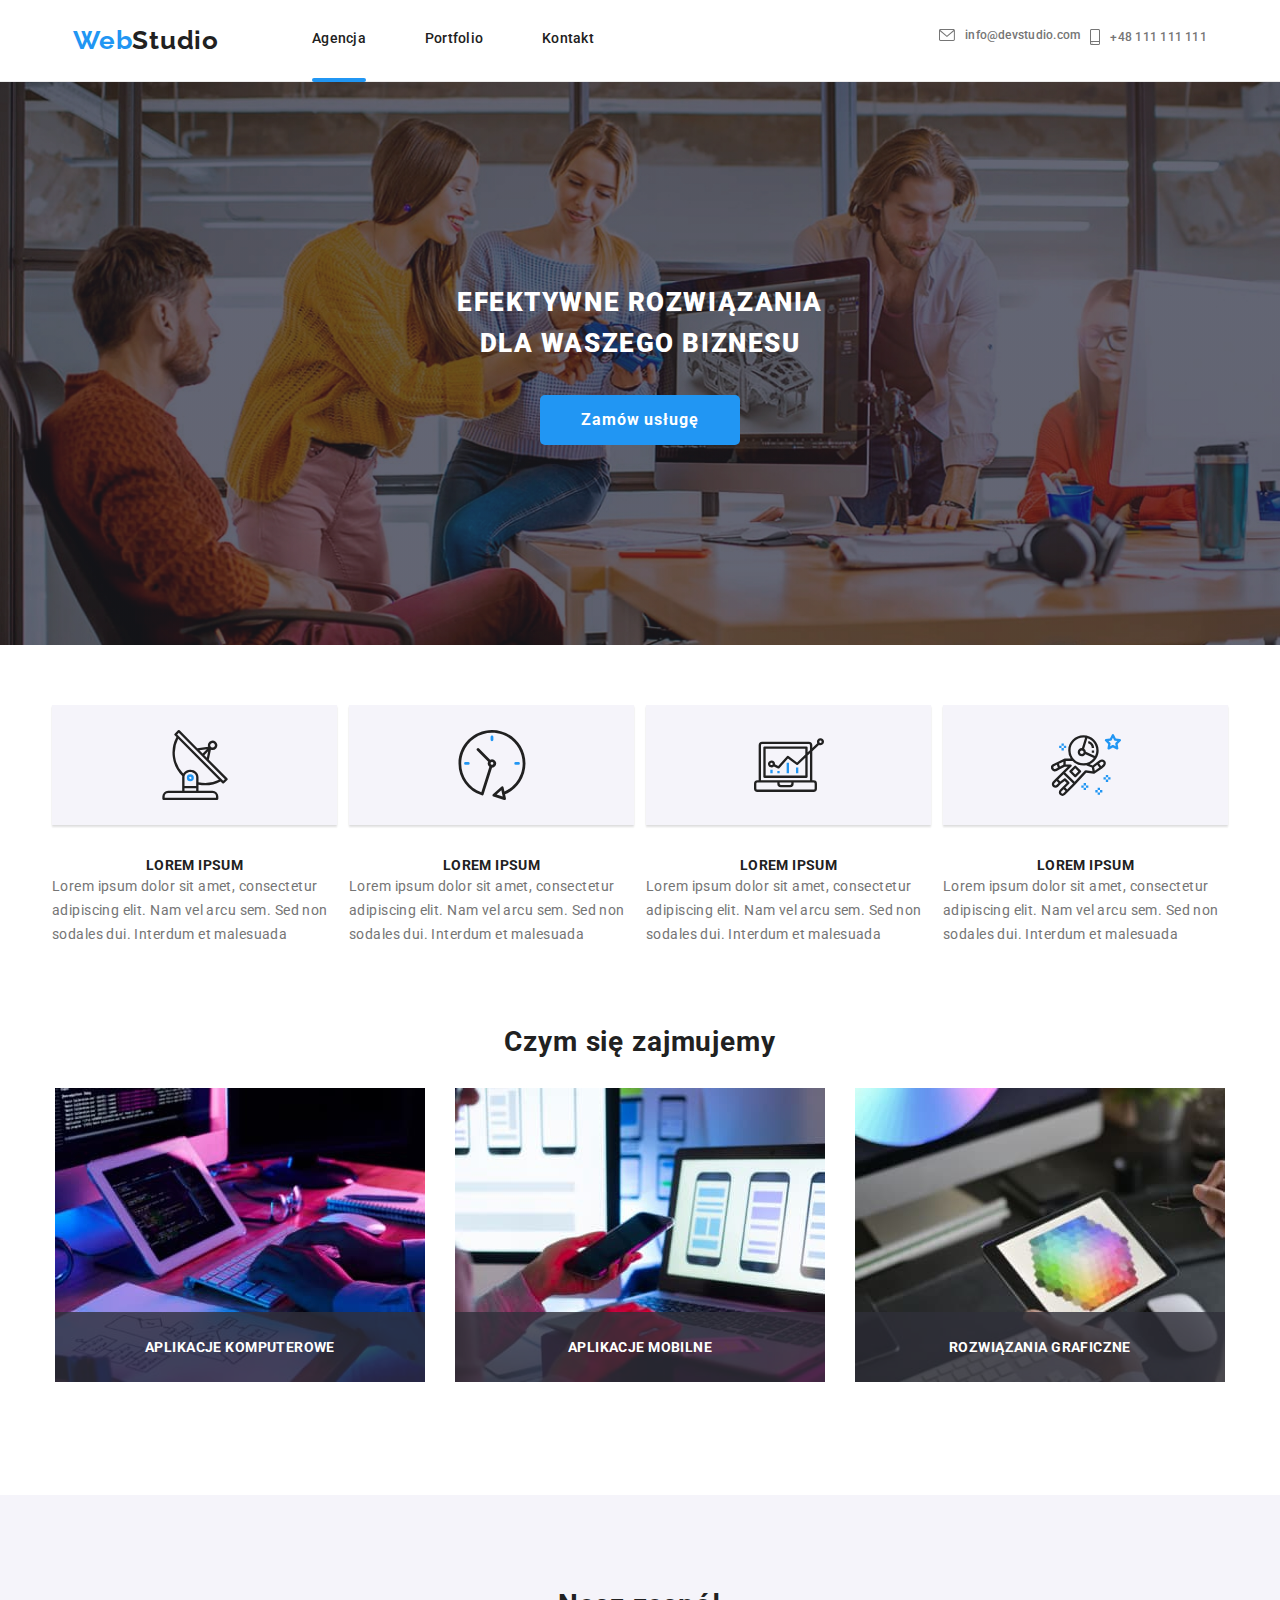
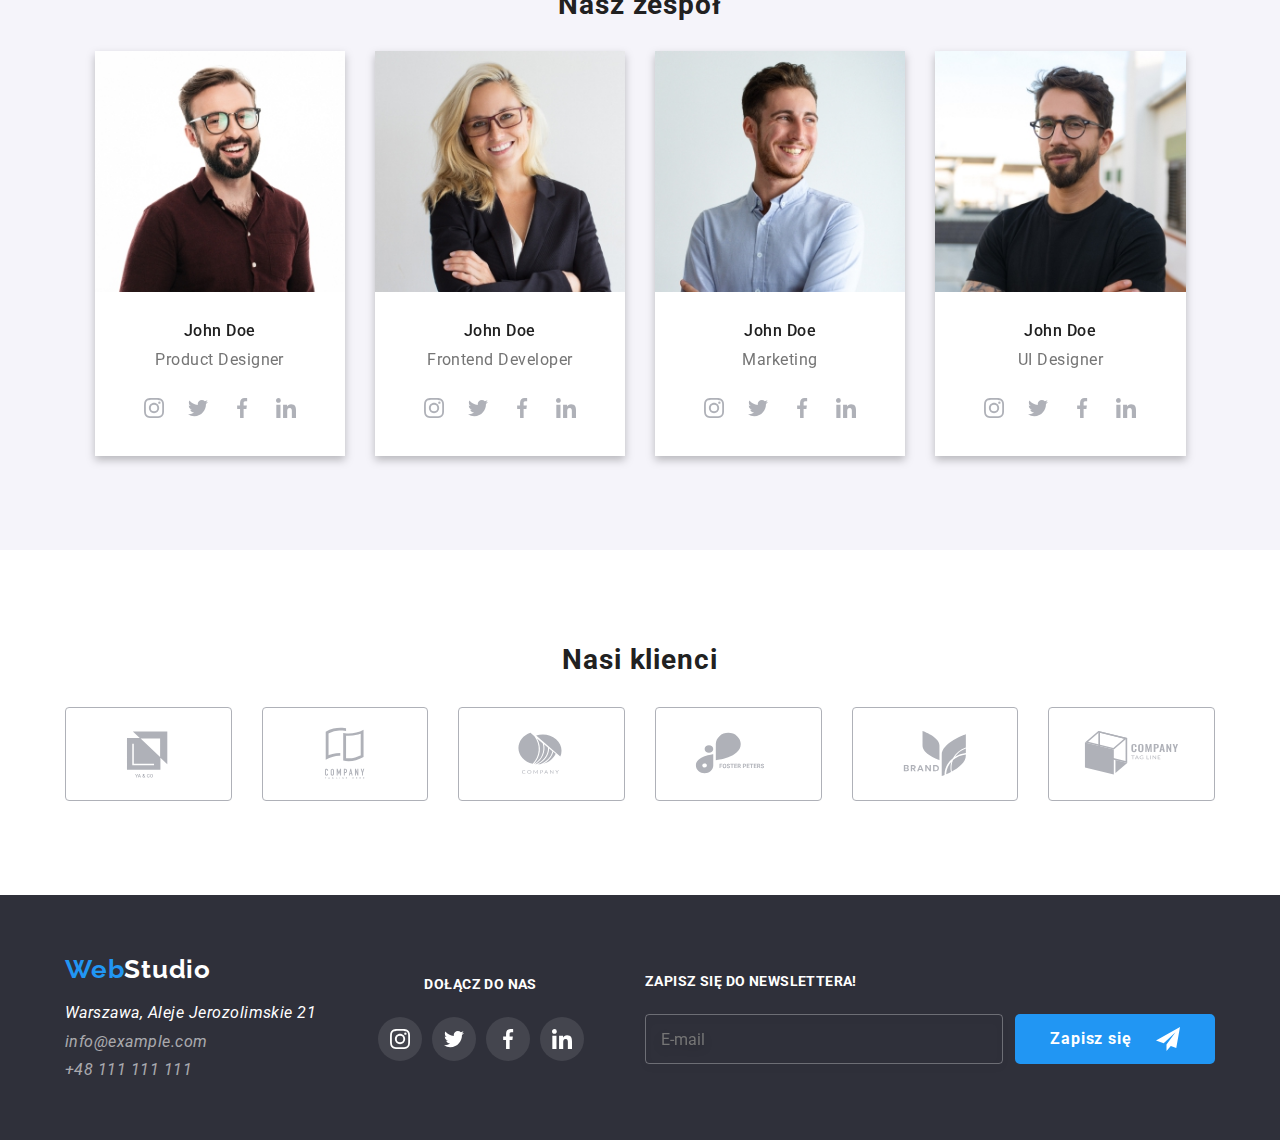
==== commit c863f44a: "all" ====
--- a/index.html
+++ b/index.html
@@ -131,11 +131,9 @@
         <ul class="about-us__list list">
           <li class="about-us__list-point">
             <picture>
-                      <source srcset="./images/job/box1-mob.jpeg 1x, ./images/job/box1-mob@2x.jpeg 2x" media="(min-width: 320px) and (max-width: 768px)" />
-                      <source srcset="./images/job/box1-tab.jpeg 1x, ./images/job/box1-tab@2x.jpeg 2x" media="(min-width: 768px) and (max-width: 1200px)" />
                       <source srcset="./images/job/box1.jpeg 1x, ./images/job/box1@2x.jpeg 2x" media="(min-width: 1200px)" />
                     <img
-                      src="images/job/box1-mob.jpeg"
+                      src="images/job/box1.jpeg"
                       alt="komputer"
                       class="about-us__image"
                     /></picture>
@@ -144,11 +142,9 @@
 
           <li class="about-us__list-point">
             <picture>
-                      <source srcset="./images/job/box2-mob.jpeg 1x, ./images/job/box2-mob@2x.jpeg 2x" media="(min-width: 320px) and (max-width: 768px)" />
-                      <source srcset="./images/job/box2-tab.jpeg 1x, ./images/job/box2-tab@2x.jpeg 2x" media="(min-width: 768px) and (max-width: 1200px)" />
                       <source srcset="./images/job/box2.jpeg 1x, ./images/job/box2@2x.jpeg 2x" media="(min-width: 1200px)" />
                     <img
-                      src="images/job/box2-mob.jpeg"
+                      src="images/job/box2.jpeg"
                       alt="laptop"
                       class="about-us__image"
                     /></picture>
@@ -157,11 +153,9 @@
 
           <li class="about-us__list-point">
             <picture>
-                      <source srcset="./images/job/box3-mob.jpeg 1x, ./images/job/box3-mob@2x.jpeg 2x" media="(min-width: 320px) and (max-width: 768px)" />
-                      <source srcset="./images/job/box3-tab.jpeg 1x, ./images/job/box3-tab@2x.jpeg 2x" media="(min-width: 768px) and (max-width: 1200px)" />
                       <source srcset="./images/job/box3.jpeg 1x, ./images/job/box3@2x.jpeg 2x" media="(min-width: 1200px)" />
                     <img
-                      src="images/job/box3-mob.jpeg"
+                      src="images/job/box3.jpeg"
                       alt="tablet"
                       class="about-us__image"
                     /></picture>
@@ -539,7 +533,7 @@
                 <a href="index.html" class="mobile-menu__link link link--hover">Agencja</a>
               </li>
               <li class="mobile-menu__list-point">
-                <a href="Portfolio.html" class="mobile-menu__link link link--hover">Portfolio</a>
+                <a href="portfolio.html" class="mobile-menu__link link link--hover">Portfolio</a>
               </li>
               <li class="mobile-menu__list-point"><a href="#kontakt" class="mobile-menu__link link link--hover">Kontakt</a></li>
             </ul>
--- a/css/main.min.css
+++ b/css/main.min.css
@@ -1,3 +1,3 @@
 .visually-hidden{-moz-appearance:none;-webkit-appearance:none;appearance:none}.social-link{display:flex;align-items:center;justify-content:center;width:44px;height:44px;border-radius:50%;transition-property:background;transition-duration:250ms;transition-timing-function:cubic-bezier(0.4, 0, 0.2, 1);transition-delay:0}.social-link--footer:hover,.social-link--footer:focus{background:var(--main-color);transform:background}.social-link--footer{background:rgba(255,255,255,0.1);fill:var(--transparent-fill)}.backdrop{position:fixed;background-color:rgba(0,0,0,0.2);left:0;top:0;width:100%;height:100%;transition:opacity 250ms cubic-bezier(0.4, 0, 0.2, 1)}.is-hidden{opacity:0;pointer-events:none}.backdrop-menu{display:flex;flex-direction:column;justify-content:space-between;z-index:1;position:fixed;left:0;top:0;width:100%;height:100%;background-color:var(--transparent-fill);padding:48px 40px;padding-right:17.291vw;transition:opacity 250ms cubic-bezier(0.4, 0, 0.2, 1)}.modal{position:absolute;background-color:var(--transparent-fill);box-shadow:0px 1px 3px rgba(0,0,0,0.12),0px 1px 1px rgba(0,0,0,0.14),0px 2px 1px rgba(0,0,0,0.2);border-radius:4px;max-width:450px;width:100%;min-height:609px;top:50%;left:50%;transform:translate(-50%, -50%);padding:40px}@media screen and (min-width: 1200px){.modal{max-width:528px;min-height:581px}}.modal--title{font-weight:700;font-size:20px;line-height:1.15;text-align:center;letter-spacing:0.03em;color:var(--secondary-color);margin-bottom:12px}.form{margin-top:12px}.form__input{font-size:12px;line-height:1.167;letter-spacing:0.01em;color:var(--background-color);margin-bottom:10px}.form__input-last{font-size:12px;line-height:1.167;letter-spacing:0.01em;color:var(--background-color)}.form__input-bar{display:block;position:relative;margin-top:4px;margin-bottom:10px;height:40px}.form__input-area{width:100%;height:40px;padding-left:35px;border:1px solid rgba(33,33,33,0.2);border-radius:4px;transition:border-color 250ms cubic-bezier(0.4, 0, 0.2, 1)}.form__svg{position:absolute;left:12px;top:50%;transform:translateY(-50%);transition:fill 250ms cubic-bezier(0.4, 0, 0.2, 1);fill:var(--secondary-color)}.form__textarea{display:block;position:relative;margin-top:4px;margin-bottom:10px}.form__textarea-bar{resize:none;width:100%;height:120px;border:1px solid rgba(33,33,33,0.2);border-radius:4px;transition:border-color 250ms cubic-bezier(0.4, 0, 0.2, 1);padding:12px 16px;color:var(--secondary-color)}.form__textarea-bar:placeholder-shown{font-size:12px;line-height:1.167;letter-spacing:0.01em;color:rgba(117,117,117,0.5)}.form__input-area:focus,.form__textarea-bar:focus{border-color:var(--main-color);outline:none}.form__input-area:focus+.form__svg{fill:var(--main-color)}.form__policy-link{display:inline-block;margin-left:3px;margin-right:3px;color:var(--main-color)}.form__policy-text::before{display:inline-block;content:"";background-image:url("data:image/svg+xml;charset=utf8,%3Csvg width='16' height='16' viewBox='0 0 16 16' fill='none' xmlns='http://www.w3.org/2000/svg'%3E%3Cpath d='M14.2222 1.66667V13.3333H1.77778V1.66667H14.2222ZM14.2222 0H1.77778C0.8 0 0 0.75 0 1.66667V13.3333C0 14.25 0.8 15 1.77778 15H14.2222C15.2 15 16 14.25 16 13.3333V1.66667C16 0.75 15.2 0 14.2222 0Z' fill='%23212121'/%3E%3C/svg%3E");width:16px;height:16px;margin-right:8px;transition:opacity 250ms cubic-bezier(0.4, 0, 0.2, 1);opacity:0.85}.form__policy-check:checked+.form__policy-text::before{background-image:url("data:image/svg+xml;charset=utf8,%3Csvg width='16' height='16' viewBox='0 0 16 16' fill='none' xmlns='http://www.w3.org/2000/svg'%3E%3Crect width='16' height='16' rx='2' fill='%232196F3'/%3E%3Cpath d='M3.95703 7.75166L3.88825 7.68604L3.81923 7.75141L2.93123 8.59258L2.85486 8.66492L2.93097 8.73753L6.42671 12.0724L6.49574 12.1382L6.56476 12.0724L14.069 4.91352L14.1449 4.84116L14.069 4.76881L13.1873 3.92764L13.1183 3.86183L13.0493 3.92761L6.49577 10.1735L3.95703 7.75166Z' fill='white' stroke='white' stroke-width='0.2'/%3E%3C/svg%3E");opacity:1}.form__policy-text{display:flex;justify-content:center;align-items:center;font-size:12px;line-height:1.71;letter-spacing:0.03em;color:var(--background-color);margin-bottom:30px}@media screen and (min-width: 1200px){.form__policy-text{font-size:14px}}.btn-primary{width:200px;height:50px;background-color:var(--main-color);font-weight:700;font-size:16px;letter-spacing:0.06em;cursor:pointer;color:var(--transparent-fill);border-radius:5px;border:none;display:block}.btn-primary--submit{margin:0 auto}.btn-primary--form{display:flex;align-items:center;justify-content:center}.btn-primary:hover,.btn-primary:focus{background-color:#0286f1}.portfolio__btn{height:38px;background-color:var(--btn-background);border-radius:5px;cursor:pointer;border:none;padding:6px 22px;transition-property:color,- background-color, box-shadow;transition-duration:250ms;transition-timing-function:cubic-bezier(0.4, 0, 0.2, 1);transition-delay:0}.portfolio__btn:hover,.portfolio__btn:focus{background-color:var(--main-color);color:var(--transparent-fill);box-shadow:0px 3px 1px rgba(0,0,0,0.1),0px 1px 2px rgba(0,0,0,0.08),0px 2px 2px rgba(0,0,0,0.12);font-weight:bold;transform:color, background-color, box-shadow}.close-btn{position:absolute;width:30px;height:30px;padding:5px;top:8px;right:8px;border:1px solid rgba(0,0,0,0.1);border-radius:50%;cursor:pointer;background-color:var(--transparent-fill);transition:fill}.close-btn:hover,.close-btn:focus{fill:var(--main-color);transform:fill}.mobile-close-btn{position:absolute;width:40px;height:40px;padding:5px;top:10px;right:15px;cursor:pointer;fill:var(--secondary-color);background-color:var(--transparent-fill);transition:fill}.mobile-close-btn:hover,.mobile-close-btn:focus{fill:var(--main-color);transform:fill}.portfolio__buttons{display:flex;justify-content:left;align-items:center;flex-wrap:wrap;padding-bottom:34px;margin-right:-8px}.portfolio__buttons-list{flex-basis:calc(95%/3 -30px);margin-bottom:15px;margin-right:8px}@media screen and (min-width: 768px){.portfolio__buttons{justify-content:center}}.mobile-menu__link{font-weight:500;font-size:40px;line-height:1.17;letter-spacing:0.02em;color:var(--secondary-color)}.mobile-menu__list-point:not(:last-child){margin-bottom:36px}.mobile-menu__contact{margin-top:auto;margin-bottom:64px}.mobile-menu__contact-list:not(:last-child){margin-bottom:32px}.mobile-menu__tel{font-weight:500;font-size:34px;line-height:1.17;letter-spacing:0.02em}.mobile-menu__mail{font-weight:500;font-size:24px;line-height:1.17;letter-spacing:0.02em;color:var(--background-color)}.mobile-menu__social{display:flex;align-items:center;flex-wrap:wrap;justify-content:space-between}.mobile-menu__social-link{position:relative;font-weight:500;font-size:18px;line-height:1.17;letter-spacing:0.02em;color:var(--main-color)}.mobile-menu__social-list{position:relative}.mobile-menu__social-list:not(:first-child)::after{content:"";position:absolute;left:0;top:0;width:0;height:100%;border:1px solid rgba(33,33,33,0.2);transform:translateX(-10px)}:root{--main-color: #2196f3;--secondary-color: #212121;--background-color: #757575;--footer-background: #2f303a;--transparent-fill: #ffffff;--btn-background: #f5f4fa;--portfolio-frames: #eeeeee;--header-border: #ECECEC;--svg-color: #afb1b8;--gradient: rgba(47, 48, 58, 0.4);--logo-font: 'Raleway';--body-font: 'Roboto'}body{font-family:var(--body-font);font-style:normal;color:var(--background-color);max-width:1600;margin:0 auto}h1,h2,h3,h4,h5,h6,ul,ol,p{margin:0;padding:0}img{display:block;max-width:100%;height:auto}.list{list-style:none}.link{text-decoration:none}.container{width:100%;padding-left:15px;padding-right:15px;margin-right:auto;margin-left:auto}.section{padding-top:60px;padding-bottom:60px}@media screen and (min-width: 480px) and (max-width: 768px){.container{max-width:480px}}@media screen and (min-width: 768px){.container{max-width:768px}}@media screen and (min-width: 768px) and (min-width: 1200px){.container{max-width:1200px;padding-left:25px;padding-right:25px}.section{padding-top:94px;padding-bottom:94px}}.logo{text-decoration:none}.logo--blue,.logo--black,.logo--white{font-family:var(--logo-font);font-weight:700;font-size:24px;line-height:1.1;letter-spacing:0.03em}.logo--blue{color:var(--main-color)}.logo--black{color:var(--secondary-color)}.logo--white{color:var(--transparent-fill)}@media screen and (min-width: 1200px){.logo{text-decoration:none}.logo--blue,.logo--black,.logo--white{font-size:26px}}.header{display:flex;justify-content:space-between;align-items:center;padding:0 15px;max-width:320px}.header__div{display:flex;align-items:center;justify-content:space-evenly;padding:16px 0}.header__logo-div{margin-right:120px}.header__menu{display:block;width:40px;height:40px}.header--border{border-bottom:1px solid var(--header-border)}.header__mail,.header__tel,.header__contact{display:none}.header .nav-header{display:none}.header .menu--hover{text-decoration:none;color:var(--secondary-color);transition-property:color, fill;transition-duration:250ms;transition-timing-function:cubic-bezier(0.4, 0, 0.2, 1);transition-delay:0;cursor:pointer}.header .menu--hover:hover,.header .menu--hover:focus{color:var(--main-color);transform:color;fill:var(--main-color)}@media screen and (min-width: 480px){.header{max-width:480px}.header__logo-div{margin-right:276px}}@media screen and (min-width: 768px){.header{max-width:768px}.header__logo-div{margin-right:83px}.header__div{padding:26px 0}.header__menu{display:none}.header__mail{margin-bottom:10px}.header__mail,.header__tel{display:flex;justify-content:start;align-items:center;color:var(--background-color);fill:var(--background-color)}.header__mail:hover,.header__mail:focus,.header__tel:hover,.header__tel:focus{color:var(--main-color);transform:color;fill:var(--main-color)}.header__mail-svg{width:14px;height:10px;margin-right:10px}.header__tel-svg{width:10px;height:14px;margin-right:10px}.header__contact{display:flex;flex-direction:column;color:var(--background-color);font-size:12px;line-height:1.14px;letter-spacing:0.02em;font-weight:500}.header .nav-header{display:unset;margin-left:auto;margin-right:101px}.header .nav-header__list{display:flex;align-items:center;justify-content:space-between;min-width:282px;font-size:14px;line-height:1.14px;letter-spacing:0.02em;font-weight:500}.header .link--hover{text-decoration:none;color:var(--secondary-color);transition-property:color, fill;transition-duration:250ms;transition-timing-function:cubic-bezier(0.4, 0, 0.2, 1);transition-delay:0}.header .link--hover:hover,.header .link--hover:focus{color:var(--main-color);transform:color;fill:var(--main-color)}.header .active::after{content:"";display:block;border-bottom:4px solid var(--main-color);border-radius:2px;transform:translateY(41px)}.header .active--choose::after{content:"";display:block;border-bottom:4px solid transparent;border-radius:2px;transform:scaleX(0) translateY(41px);transform-origin:right;transition:transform 150ms ease-in}.header .active--choose:hover::after,.header .active--choose:focus::after{content:"";display:block;border-bottom:4px solid var(--main-color);border-radius:2px;transform:scaleX(1) translateY(41px);transform-origin:left}}@media screen and (min-width: 1200px){.header{justify-content:center;max-width:1600px}.header__logo-div{margin-right:93px}.header__div{padding:26px 0}.header__menu{display:none}.header__mail{margin-right:10px}.header__mail-svg{width:16px;height:12px;margin-right:10px}.header__tel-svg{width:10px;height:16px;margin-right:10px}.header__contact{display:flex;flex-direction:row}.header .nav-header{display:unset;margin-left:auto;margin-right:345px}.header .active::after{transform:translateY(39px)}.header .active--choose::after{content:"";transform:scaleX(0) translateY(39px)}.header .active--choose:hover::after,.header .active--choose:focus::after{content:"";transform:scaleX(1) translateY(39px)}}.footer{background-color:var(--footer-background);padding:60px 0}.footer__flex{display:flex;flex-direction:column;justify-content:center;align-items:center;flex-wrap:wrap}.footer__flex-item{margin-bottom:60px}.footer .logo{display:flex;justify-content:center}.footer__social-media{display:flex;justify-content:center;flex-direction:column;width:206px;height:80px;text-align:center}.footer--headers{font-size:14px;line-height:1.71;letter-spacing:0.03em;text-transform:uppercase;color:var(--transparent-fill);margin-bottom:20px;font-weight:700}.footer-social{display:flex;align-items:center;justify-content:space-between;height:44px}.footer__form{display:flex;flex-direction:column;justify-content:center;text-align:center}.footer-form{width:100%}.footer-form__span{display:flex;flex-direction:column;justify-content:center;align-items:center}.footer-form .btn-primary{margin-top:20px}.footer-form__textbox{display:block;width:91vw;max-width:450px;height:50px;background-color:transparent;border:1px solid rgba(255,255,255,0.3);box-sizing:border-box;filter:drop-shadow(0px 4px 4px rgba(0,0,0,0.15));border-radius:4px;padding:16px 15px;color:var(--transparent-fill)}.footer-form__textbox:focus{outline:none}.footer-form__svg{width:24px;height:24px;margin-left:24px}.address{text-align:center}.address--font{font-weight:400;line-height:1.2;letter-spacing:0.03em}.address--color-main{color:var(--transparent-fill)}.address--color-second{color:rgba(255,255,255,0.6)}.address__list-point:not(:last-child){padding-bottom:9px}.address__list-point:first-child{padding-top:20px}.link--hover{text-decoration:none;transition-property:color, fill;transition-duration:250ms;transition-timing-function:cubic-bezier(0.4, 0, 0.2, 1);transition-delay:0}.link--hover:hover,.link--hover:focus{color:var(--main-color);transform:color;fill:var(--main-color)}@media screen and (min-width: 480px){.footer__flex{max-width:480px}}@media screen and (min-width: 768px){.footer__flex{max-width:768px;flex-direction:row;justify-content:space-around}.footer__flex-item{flex-basis:calc(95%/2)}}@media screen and (min-width: 1200px){.footer__flex{flex-wrap:nowrap;max-width:1200px;justify-content:space-between}.footer__flex-item{flex-basis:unset;margin-bottom:unset}.footer__form{text-align:left}.footer .logo{justify-content:start}.footer .address{text-align:left}.footer-form__span{display:flex;flex-direction:row;justify-content:center;align-items:center}.footer-form .btn-primary{margin-top:unset}.footer-form__textbox{max-width:358px}}.main__background{background-image:linear-gradient(var(--gradient), var(--gradient)),url(../images/main/hero-mob.jpeg);background-size:cover}.main-site{display:flex;justify-content:center;align-items:center;flex-direction:column}.main-site__headline{width:100%;font-weight:900;font-size:26px;line-height:1.61;text-align:center;letter-spacing:0.06em;text-transform:uppercase;color:var(--transparent-fill);padding-top:106px;padding-bottom:30px}.main-site__btn{padding-bottom:106px}.main-description,.about-us__list,.main-crew{display:flex;align-items:center;justify-content:space-evenly;flex-direction:row}.main-headline{font-weight:700;font-size:28px;line-height:1.17;text-align:center;letter-spacing:0.03em;color:var(--secondary-color);padding-bottom:30px}@media screen and (min-device-pixel-ratio: 2) and (min-width: 320px) and (max-width: 768px), screen and (-webkit-min-device-pixel-ratio: 2) and (min-width: 320px) and (max-width: 768px), screen and (min-resolution: 192dpi) and (min-width: 320px) and (max-width: 768px), screen and (min-resolution: 2dppx) and (min-width: 320px) and (max-width: 768px){.main__background{background-image:linear-gradient(var(--gradient), var(--gradient)),url(../images/main/hero-mob@2x.jpeg)}}@media screen and (min-width: 768px){.main__background{background-image:linear-gradient(var(--gradient), var(--gradient)),url(../images/main/hero-tab.jpeg)}}@media screen and (min-device-pixel-ratio: 2) and (min-width: 768px) and (max-width: 1200px), screen and (-webkit-min-device-pixel-ratio: 2) and (min-width: 768px) and (max-width: 1200px), screen and (min-resolution: 192dpi) and (min-width: 768px) and (max-width: 1200px), screen and (min-resolution: 2dppx) and (min-width: 768px) and (max-width: 1200px){.main__background{background-image:linear-gradient(var(--gradient), var(--gradient)),url(../images/main/hero-tab@2x.jpeg)}}@media screen and (min-width: 1200px){.main__background{background-image:linear-gradient(var(--gradient), var(--gradient)),url(../images/main/hero.jpeg)}}@media screen and (min-device-pixel-ratio: 2) and (min-width: 1200px), screen and (-webkit-min-device-pixel-ratio: 2) and (min-width: 1200px), screen and (min-resolution: 192dpi) and (min-width: 1200px), screen and (min-resolution: 2dppx) and (min-width: 1200px){.main__background{background-image:linear-gradient(var(--gradient), var(--gradient)),url(../images/main/hero@2x.jpeg)}}.main-description{padding:60px 0;display:flex;align-items:center;justify-content:space-evenly;flex-direction:column;flex-wrap:wrap;margin-bottom:-30px}.main-description__list{flex-basis:calc(100%);margin-bottom:30px;max-width:95%}.main-description__text{font-size:14px;line-height:1.71;letter-spacing:0.03em}.main-description__pic{display:flex;justify-content:center;align-items:center;background-color:var(--btn-background);padding:25px 0px;margin-bottom:30px;box-shadow:0px 3px 1px rgba(0,0,0,0.01),0px 1px 2px rgba(0,0,0,0.05),0px 2px 2px rgba(0,0,0,0.09)}.main-description__title{font-weight:700;font-size:14px;line-height:1.43;letter-spacing:0.03em;text-transform:uppercase;color:var(--secondary-color);text-align:center}@media screen and (min-width: 480px){.main-description{max-width:480px}}@media screen and (min-width: 768px){.main-description{max-width:768px;flex-direction:row}.main-description__list{flex-basis:calc(95%/2)}}@media screen and (min-width: 1200px){.main-description{flex-direction:row;max-width:1200px}.main-description__list{flex-basis:calc(95%/4)}.main-description__list:nth-child(-n+2){margin-bottom:30px}}.about-us{display:none}@media screen and (min-width: 1200px){.about-us{max-width:1200px;display:unset}.about-us__list{display:flex;align-items:center;justify-content:center;padding-bottom:94px}.about-us__list-point{position:relative}.about-us__list-point:not(:last-child){margin-right:30px}.about-us__text{position:absolute;background:rgba(47,48,58,0.8);color:var(--transparent-fill);bottom:0;left:0;width:370px;height:70px;text-align:center;font-weight:700;font-size:14px;text-transform:uppercase;letter-spacing:0.03em;padding-top:27px}}.third-section-bcgd{background-color:var(--btn-background)}.crew__list{display:flex;align-items:center;justify-content:center;flex-wrap:wrap;flex-direction:column}.crew__list-point{border-bottom-left-radius:5px;border-bottom-right-radius:5px;filter:drop-shadow(0px 4px 4px rgba(0,0,0,0.25))}.crew__list-point:not(:last-child){margin-bottom:30px}.social-list{display:flex;align-items:center;justify-content:center}.crew__fig{margin:0px;background-color:var(--transparent-fill);transition:250ms cubic-bezier(0.4, 0, 0.2, 1)}.crew-fig__list-name{font-weight:500;font-size:16px;line-height:1.18;letter-spacing:0.03em;color:var(--secondary-color);padding-top:30px;padding-bottom:10px}.crew-fig__list-tag{font-size:16px;line-height:1.18;letter-spacing:0.03em;padding-bottom:16px;color:var(--background-color)}.crew-fig__list-name,.crew-fig__list-tag{text-align:center}.crew-fig__image{width:100%;height:100%}.crew-fig__list .social-list{padding-bottom:26px}.social-link--crew{fill:var(--svg-color)}.social-link--crew.social-link--crew:hover,.social-link--crew.social-link--crew:focus{background-color:var(--main-color);fill:var(--transparent-fill);transform:fill, background}@media screen and (min-width: 480px){.crew{max-width:480px}}@media screen and (min-width: 768px){.crew{max-width:768px}.crew__fig{margin-right:30px;margin-bottom:30px}.crew__list{display:flex;flex-direction:row;margin-right:-30px;margin-bottom:-30px}.crew__list-point{flex-basis:calc(95%/2)}.crew__list-point:not(:last-child){margin-bottom:0}}@media screen and (min-width: 1200px){.crew{max-width:1200px}.crew__fig{background-color:var(--transparent-fill);transition:250ms cubic-bezier(0.4, 0, 0.2, 1)}.crew__fig:hover,.crew__fig:focus{transform:scale(105%)}.crew__list-point{flex-basis:calc(95%/4)}}.clients__list{display:flex;align-items:center;justify-content:center;flex-wrap:wrap;margin-left:-30px;margin-top:-30px}.clients__list-point{margin-left:30px;margin-top:30px;flex-basis:calc(100% / 2 - 30px)}.clients__list-link{display:flex;justify-content:center;align-items:center;padding:16px 0px;border:1px solid var(--svg-color);border-radius:4px;fill:var(--svg-color);transition-property:fill, border;transition-duration:250ms;transition-timing-function:cubic-bezier(0.4, 0, 0.2, 1);transition-delay:0}.clients__list-link:hover,.clients__list-link:focus{fill:var(--main-color);border:1px solid var(--main-color);transform:fill, border}@media screen and (min-width: 480px){.clients__list{max-width:480px}}@media screen and (min-width: 768px){.clients__list{max-width:768px}.clients__list-point{flex-basis:calc(100% / 3 - 30px)}}@media screen and (min-width: 1200px){.clients__list{max-width:1200px}.clients__list-point{flex-basis:calc(100% / 6 - 30px)}}.product{display:flex;justify-content:space-around;align-items:center;flex-wrap:wrap;margin-bottom:-30px}.product__title{font-weight:700;font-size:18px;line-height:2;letter-spacing:0.06em;color:var(--secondary-color)}.product__list{flex-basis:100%;max-width:354px;transition-property:box-shadow;transition-duration:250ms;transition-timing-function:cubic-bezier(0.4, 0, 0.2, 1);transition-delay:0;margin-bottom:30px}.product__list:hover,.product__list:focus{box-shadow:0px 1px 1px rgba(0,0,0,0.12),0px 4px 4px rgba(0,0,0,0.06),1px 4px 6px rgba(0,0,0,0.16);transform:box-shadow}.product__fig{margin:0}.product__figcap{padding-top:20px;padding-left:24px;border-bottom:1px solid var(--portfolio-frames);border-left:1px solid var(--portfolio-frames);border-right:1px solid var(--portfolio-frames)}.product__img-text{font-size:16px;line-height:1.88;padding-bottom:20px;letter-spacing:0.03em}@media screen and (min-width: 768px){.product{max-width:768px;justify-content:space-between}.product__list{flex-basis:calc(95%/2);width:100%}}@media screen and (min-width: 1200px){.product{max-width:1200px;justify-content:space-between}.product__list{flex-basis:calc(95%/3);width:100%}}.hidden-box{position:relative;overflow:hidden}.overlay{position:absolute;top:0;left:0;width:100%;height:100%;transition-property:color,translateY(100%);transition-duration:250ms;transition-timing-function:cubic-bezier(0.4, 0, 0.2, 1);transition-delay:0;background-color:rgba(33,150,243,0.9);transform:translateY(100%);font-size:18px;color:var(--transparent-fill);padding:49px 45px 49px 24px;line-height:1.56;letter-spacing:0.03em}.product__fig:hover .overlay{transform:translateY(0)}
+ background-color, box-shadow;transition-duration:250ms;transition-timing-function:cubic-bezier(0.4, 0, 0.2, 1);transition-delay:0}.portfolio__btn:hover,.portfolio__btn:focus{background-color:var(--main-color);color:var(--transparent-fill);box-shadow:0px 3px 1px rgba(0,0,0,0.1),0px 1px 2px rgba(0,0,0,0.08),0px 2px 2px rgba(0,0,0,0.12);font-weight:bold;transform:color, background-color, box-shadow}.close-btn{position:absolute;width:30px;height:30px;padding:5px;top:8px;right:8px;border:1px solid rgba(0,0,0,0.1);border-radius:50%;cursor:pointer;background-color:var(--transparent-fill);transition:fill}.close-btn:hover,.close-btn:focus{fill:var(--main-color);transform:fill}.mobile-close-btn{position:absolute;width:40px;height:40px;padding:5px;top:10px;right:15px;cursor:pointer;fill:var(--secondary-color);background-color:var(--transparent-fill);transition:fill}.mobile-close-btn:hover,.mobile-close-btn:focus{fill:var(--main-color);transform:fill}.portfolio__buttons{display:flex;justify-content:left;align-items:center;flex-wrap:wrap;padding-bottom:34px;margin-right:-8px}.portfolio__buttons-list{flex-basis:calc(95%/3 -30px);margin-bottom:15px;margin-right:8px}@media screen and (min-width: 768px){.portfolio__buttons{justify-content:center}}.mobile-menu__link{font-weight:500;font-size:40px;line-height:1.17;letter-spacing:0.02em;color:var(--secondary-color)}.mobile-menu__list-point:not(:last-child){margin-bottom:36px}.mobile-menu__contact{margin-top:auto;margin-bottom:64px}.mobile-menu__contact-list:not(:last-child){margin-bottom:32px}.mobile-menu__tel{font-weight:500;font-size:34px;line-height:1.17;letter-spacing:0.02em}.mobile-menu__mail{font-weight:500;font-size:24px;line-height:1.17;letter-spacing:0.02em;color:var(--background-color)}.mobile-menu__social{display:flex;align-items:center;flex-wrap:wrap;justify-content:space-between}.mobile-menu__social-link{position:relative;font-weight:500;font-size:18px;line-height:1.17;letter-spacing:0.02em;color:var(--main-color)}.mobile-menu__social-list{position:relative}.mobile-menu__social-list:not(:first-child)::after{content:"";position:absolute;left:0;top:0;width:0;height:100%;border:1px solid rgba(33,33,33,0.2);transform:translateX(-10px)}:root{--main-color: #2196f3;--secondary-color: #212121;--background-color: #757575;--footer-background: #2f303a;--transparent-fill: #ffffff;--btn-background: #f5f4fa;--portfolio-frames: #eeeeee;--header-border: #ECECEC;--svg-color: #afb1b8;--gradient: rgba(47, 48, 58, 0.4);--logo-font: 'Raleway';--body-font: 'Roboto'}body{font-family:var(--body-font);font-style:normal;color:var(--background-color);max-width:1600;margin:0 auto}h1,h2,h3,h4,h5,h6,ul,ol,p{margin:0;padding:0}img{display:block;max-width:100%;height:auto}.list{list-style:none}.link{text-decoration:none}.container{width:100%;padding-left:15px;padding-right:15px;margin-right:auto;margin-left:auto}.section{padding-top:60px;padding-bottom:60px}@media screen and (min-width: 480px) and (max-width: 768px){.container{max-width:480px}}@media screen and (min-width: 768px){.container{max-width:768px}}@media screen and (min-width: 768px) and (min-width: 1200px){.container{max-width:1200px;padding-left:25px;padding-right:25px}.section{padding-top:94px;padding-bottom:94px}}.logo{text-decoration:none}.logo--blue,.logo--black,.logo--white{font-family:var(--logo-font);font-weight:700;font-size:24px;line-height:1.1;letter-spacing:0.03em}.logo--blue{color:var(--main-color)}.logo--black{color:var(--secondary-color)}.logo--white{color:var(--transparent-fill)}@media screen and (min-width: 1200px){.logo{text-decoration:none}.logo--blue,.logo--black,.logo--white{font-size:26px}}.header{display:flex;justify-content:space-between;align-items:center;padding:0 15px;max-width:320px}.header__div{display:flex;align-items:center;justify-content:space-evenly;padding:16px 0}.header__logo-div{margin-right:120px}.header__menu{display:block;width:40px;height:40px}.header--border{border-bottom:1px solid var(--header-border)}.header__mail,.header__tel,.header__contact{display:none}.header .nav-header{display:none}.header .menu--hover{text-decoration:none;color:var(--secondary-color);transition-property:color, fill;transition-duration:250ms;transition-timing-function:cubic-bezier(0.4, 0, 0.2, 1);transition-delay:0;cursor:pointer}.header .menu--hover:hover,.header .menu--hover:focus{color:var(--main-color);transform:color;fill:var(--main-color)}@media screen and (min-width: 480px){.header{max-width:480px}.header__logo-div{margin-right:276px}}@media screen and (min-width: 768px){.header{max-width:768px}.header__logo-div{margin-right:83px}.header__div{padding:26px 0}.header__menu{display:none}.header__mail{margin-bottom:10px}.header__mail,.header__tel{display:flex;justify-content:start;align-items:center;color:var(--background-color);fill:var(--background-color)}.header__mail:hover,.header__mail:focus,.header__tel:hover,.header__tel:focus{color:var(--main-color);transform:color;fill:var(--main-color)}.header__mail-svg{width:14px;height:10px;margin-right:10px}.header__tel-svg{width:10px;height:14px;margin-right:10px}.header__contact{display:flex;flex-direction:column;color:var(--background-color);font-size:12px;line-height:1.14px;letter-spacing:0.02em;font-weight:500}.header .nav-header{display:unset;margin-left:auto;margin-right:101px}.header .nav-header__list{display:flex;align-items:center;justify-content:space-between;min-width:282px;font-size:14px;line-height:1.14px;letter-spacing:0.02em;font-weight:500}.header .link--hover{text-decoration:none;color:var(--secondary-color);transition-property:color, fill;transition-duration:250ms;transition-timing-function:cubic-bezier(0.4, 0, 0.2, 1);transition-delay:0}.header .link--hover:hover,.header .link--hover:focus{color:var(--main-color);transform:color;fill:var(--main-color)}.header .active::after{content:"";display:block;border-bottom:4px solid var(--main-color);border-radius:2px;transform:translateY(41px)}.header .active--choose::after{content:"";display:block;border-bottom:4px solid transparent;border-radius:2px;transform:scaleX(0) translateY(41px);transform-origin:right;transition:transform 150ms ease-in}.header .active--choose:hover::after,.header .active--choose:focus::after{content:"";display:block;border-bottom:4px solid var(--main-color);border-radius:2px;transform:scaleX(1) translateY(41px);transform-origin:left}}@media screen and (min-width: 1200px){.header{justify-content:center;max-width:1600px}.header__logo-div{margin-right:93px}.header__div{padding:26px 0}.header__menu{display:none}.header__mail{margin-right:10px}.header__mail-svg{width:16px;height:12px;margin-right:10px}.header__tel-svg{width:10px;height:16px;margin-right:10px}.header__contact{display:flex;flex-direction:row}.header .nav-header{display:unset;margin-left:auto;margin-right:345px}.header .active::after{transform:translateY(39px)}.header .active--choose::after{content:"";transform:scaleX(0) translateY(39px)}.header .active--choose:hover::after,.header .active--choose:focus::after{content:"";transform:scaleX(1) translateY(39px)}}.footer{background-color:var(--footer-background);padding:60px 0}.footer__flex{display:flex;flex-direction:column;justify-content:center;align-items:center;flex-wrap:wrap}.footer__flex-item{margin-bottom:60px}.footer .logo{display:flex;justify-content:center}.footer__social-media{display:flex;justify-content:center;flex-direction:column;width:206px;height:80px;text-align:center}.footer--headers{font-size:14px;line-height:1.71;letter-spacing:0.03em;text-transform:uppercase;color:var(--transparent-fill);margin-bottom:20px;font-weight:700}.footer-social{display:flex;align-items:center;justify-content:space-between;height:44px}.footer__form{display:flex;flex-direction:column;justify-content:center;text-align:center}.footer-form{width:100%}.footer-form__span{display:flex;flex-direction:column;justify-content:center;align-items:center}.footer-form .btn-primary{margin-top:20px}.footer-form__textbox{display:block;width:91vw;max-width:450px;height:50px;background-color:transparent;border:1px solid rgba(255,255,255,0.3);box-sizing:border-box;filter:drop-shadow(0px 4px 4px rgba(0,0,0,0.15));border-radius:4px;padding:16px 15px;color:var(--transparent-fill)}.footer-form__textbox:focus{outline:none}.footer-form__svg{width:24px;height:24px;margin-left:24px}.address{text-align:center}.address--font{font-weight:400;line-height:1.2;letter-spacing:0.03em}.address--color-main{color:var(--transparent-fill)}.address--color-second{color:rgba(255,255,255,0.6)}.address__list-point:not(:last-child){padding-bottom:9px}.address__list-point:first-child{padding-top:20px}.link--hover{text-decoration:none;transition-property:color, fill;transition-duration:250ms;transition-timing-function:cubic-bezier(0.4, 0, 0.2, 1);transition-delay:0}.link--hover:hover,.link--hover:focus{color:var(--main-color);transform:color;fill:var(--main-color)}@media screen and (min-width: 480px){.footer__flex{max-width:480px}}@media screen and (min-width: 768px){.footer__flex{max-width:768px;flex-direction:row;justify-content:space-around}.footer__flex-item{flex-basis:calc(95%/2)}}@media screen and (min-width: 1200px){.footer__flex{flex-wrap:nowrap;max-width:1200px;justify-content:space-between}.footer__flex-item{flex-basis:unset;margin-bottom:unset}.footer__form{text-align:left}.footer .logo{justify-content:start}.footer .address{text-align:left}.footer-form__span{display:flex;flex-direction:row;justify-content:center;align-items:center}.footer-form .btn-primary{margin-top:unset}.footer-form__textbox{max-width:358px;margin-right:12px}}.main__background{background-image:linear-gradient(var(--gradient), var(--gradient)),url(../images/main/hero-mob.jpeg);background-size:cover;max-width:1600pxłó}.main-site{display:flex;justify-content:center;align-items:center;flex-direction:column}.main-site__headline{width:100%;font-weight:900;font-size:26px;line-height:1.61;text-align:center;letter-spacing:0.06em;text-transform:uppercase;color:var(--transparent-fill);padding-top:106px;padding-bottom:30px}.main-site__btn{padding-bottom:106px}.main-description,.about-us__list,.main-crew{display:flex;align-items:center;justify-content:space-evenly;flex-direction:row}.main-headline{font-weight:700;font-size:28px;line-height:1.17;text-align:center;letter-spacing:0.03em;color:var(--secondary-color);padding-bottom:30px}@media screen and (min-device-pixel-ratio: 2) and (min-width: 320px) and (max-width: 768px), screen and (-webkit-min-device-pixel-ratio: 2) and (min-width: 320px) and (max-width: 768px), screen and (min-resolution: 192dpi) and (min-width: 320px) and (max-width: 768px), screen and (min-resolution: 2dppx) and (min-width: 320px) and (max-width: 768px){.main__background{background-image:linear-gradient(var(--gradient), var(--gradient)),url(../images/main/hero-mob@2x.jpeg)}}@media screen and (min-width: 768px){.main__background{background-image:linear-gradient(var(--gradient), var(--gradient)),url(../images/main/hero-tab.jpeg)}}@media screen and (min-device-pixel-ratio: 2) and (min-width: 768px) and (max-width: 1200px), screen and (-webkit-min-device-pixel-ratio: 2) and (min-width: 768px) and (max-width: 1200px), screen and (min-resolution: 192dpi) and (min-width: 768px) and (max-width: 1200px), screen and (min-resolution: 2dppx) and (min-width: 768px) and (max-width: 1200px){.main__background{background-image:linear-gradient(var(--gradient), var(--gradient)),url(../images/main/hero-tab@2x.jpeg)}}@media screen and (min-width: 1200px){.main__background{background-image:linear-gradient(var(--gradient), var(--gradient)),url(../images/main/hero.jpeg)}}@media screen and (min-device-pixel-ratio: 2) and (min-width: 1200px), screen and (-webkit-min-device-pixel-ratio: 2) and (min-width: 1200px), screen and (min-resolution: 192dpi) and (min-width: 1200px), screen and (min-resolution: 2dppx) and (min-width: 1200px){.main__background{background-image:linear-gradient(var(--gradient), var(--gradient)),url(../images/main/hero@2x.jpeg)}}.main-description{padding:60px 0;display:flex;align-items:center;justify-content:space-evenly;flex-direction:column;flex-wrap:wrap;margin-bottom:-30px}.main-description__list{flex-basis:calc(100%);margin-bottom:30px;max-width:95%}.main-description__text{font-size:14px;line-height:1.71;letter-spacing:0.03em}.main-description__pic{display:flex;justify-content:center;align-items:center;background-color:var(--btn-background);padding:25px 0px;margin-bottom:30px;box-shadow:0px 3px 1px rgba(0,0,0,0.01),0px 1px 2px rgba(0,0,0,0.05),0px 2px 2px rgba(0,0,0,0.09)}.main-description__title{font-weight:700;font-size:14px;line-height:1.43;letter-spacing:0.03em;text-transform:uppercase;color:var(--secondary-color);text-align:center}@media screen and (min-width: 480px){.main-description{max-width:480px}}@media screen and (min-width: 768px){.main-description{max-width:768px;flex-direction:row}.main-description__list{flex-basis:calc(95%/2)}}@media screen and (min-width: 1200px){.main-description{flex-direction:row;max-width:1200px}.main-description__list{flex-basis:calc(95%/4)}.main-description__list:nth-child(-n+2){margin-bottom:30px}}.about-us{display:none}@media screen and (min-width: 1200px){.about-us{display:unset;max-width:1200px}.about-us__list{display:flex;align-items:center;justify-content:center;padding-bottom:94px}.about-us__list-point{position:relative}.about-us__list-point:not(:last-child){margin-right:30px}.about-us__text{position:absolute;background:rgba(47,48,58,0.8);color:var(--transparent-fill);bottom:0;left:0;width:370px;height:70px;text-align:center;font-weight:700;font-size:14px;text-transform:uppercase;letter-spacing:0.03em;padding-top:27px}}.third-section-bcgd{background-color:var(--btn-background)}.crew__list{display:flex;align-items:center;justify-content:center;flex-wrap:wrap;flex-direction:column}.crew__list-point{border-bottom-left-radius:5px;border-bottom-right-radius:5px;filter:drop-shadow(0px 4px 4px rgba(0,0,0,0.25))}.crew__list-point:not(:last-child){margin-bottom:30px}.social-list{display:flex;align-items:center;justify-content:center}.crew__fig{margin:0px;background-color:var(--transparent-fill);transition:250ms cubic-bezier(0.4, 0, 0.2, 1)}.crew-fig__list-name{font-weight:500;font-size:16px;line-height:1.18;letter-spacing:0.03em;color:var(--secondary-color);padding-top:30px;padding-bottom:10px}.crew-fig__list-tag{font-size:16px;line-height:1.18;letter-spacing:0.03em;padding-bottom:16px;color:var(--background-color)}.crew-fig__list-name,.crew-fig__list-tag{text-align:center}.crew-fig__image{width:100%;height:100%}.crew-fig__list .social-list{padding-bottom:26px}.social-link--crew{fill:var(--svg-color)}.social-link--crew.social-link--crew:hover,.social-link--crew.social-link--crew:focus{background-color:var(--main-color);fill:var(--transparent-fill);transform:fill, background}@media screen and (min-width: 480px){.crew{max-width:480px}}@media screen and (min-width: 768px){.crew{max-width:768px}.crew__fig{margin-right:30px;margin-bottom:30px}.crew__list{display:flex;flex-direction:row;margin-right:-30px;margin-bottom:-30px}.crew__list-point{flex-basis:calc(95%/2)}.crew__list-point:not(:last-child){margin-bottom:0}}@media screen and (min-width: 1200px){.crew{max-width:1200px}.crew__fig{background-color:var(--transparent-fill);transition:250ms cubic-bezier(0.4, 0, 0.2, 1)}.crew__fig:hover,.crew__fig:focus{transform:scale(105%)}.crew__list-point{flex-basis:calc(95%/4)}}.clients__list{display:flex;align-items:center;justify-content:center;flex-wrap:wrap;margin-left:-30px;margin-top:-30px}.clients__list-point{margin-left:30px;margin-top:30px;flex-basis:calc(100% / 2 - 30px)}.clients__list-link{display:flex;justify-content:center;align-items:center;padding:16px 0px;border:1px solid var(--svg-color);border-radius:4px;fill:var(--svg-color);transition-property:fill, border;transition-duration:250ms;transition-timing-function:cubic-bezier(0.4, 0, 0.2, 1);transition-delay:0}.clients__list-link:hover,.clients__list-link:focus{fill:var(--main-color);border:1px solid var(--main-color);transform:fill, border}@media screen and (min-width: 480px){.clients__list{max-width:480px}}@media screen and (min-width: 768px){.clients__list{max-width:768px}.clients__list-point{flex-basis:calc(100% / 3 - 30px)}}@media screen and (min-width: 1200px){.clients__list{max-width:1200px}.clients__list-point{flex-basis:calc(100% / 6 - 30px)}}.product{display:flex;justify-content:space-around;align-items:center;flex-wrap:wrap;margin-bottom:-30px}.product__title{font-weight:700;font-size:18px;line-height:2;letter-spacing:0.06em;color:var(--secondary-color)}.product__list{flex-basis:100%;max-width:354px;transition-property:box-shadow;transition-duration:250ms;transition-timing-function:cubic-bezier(0.4, 0, 0.2, 1);transition-delay:0;margin-bottom:30px}.product__list:hover,.product__list:focus{box-shadow:0px 1px 1px rgba(0,0,0,0.12),0px 4px 4px rgba(0,0,0,0.06),1px 4px 6px rgba(0,0,0,0.16);transform:box-shadow}.product__fig{margin:0}.product__figcap{padding-top:20px;padding-left:24px;border-bottom:1px solid var(--portfolio-frames);border-left:1px solid var(--portfolio-frames);border-right:1px solid var(--portfolio-frames)}.product__img-text{font-size:16px;line-height:1.88;padding-bottom:20px;letter-spacing:0.03em}@media screen and (min-width: 768px){.product{max-width:768px;justify-content:space-between}.product__list{flex-basis:calc(95%/2);width:100%}}@media screen and (min-width: 1200px){.product{max-width:1200px;justify-content:space-between}.product__list{flex-basis:calc(95%/3);width:100%}}.hidden-box{position:relative;overflow:hidden}.overlay{position:absolute;top:0;left:0;width:100%;height:100%;transition-property:color,translateY(100%);transition-duration:250ms;transition-timing-function:cubic-bezier(0.4, 0, 0.2, 1);transition-delay:0;background-color:rgba(33,150,243,0.9);transform:translateY(100%);font-size:18px;color:var(--transparent-fill);padding:49px 45px 49px 24px;line-height:1.56;letter-spacing:0.03em}.product__fig:hover .overlay{transform:translateY(0)}
 /*# sourceMappingURL=main.min.css.map */